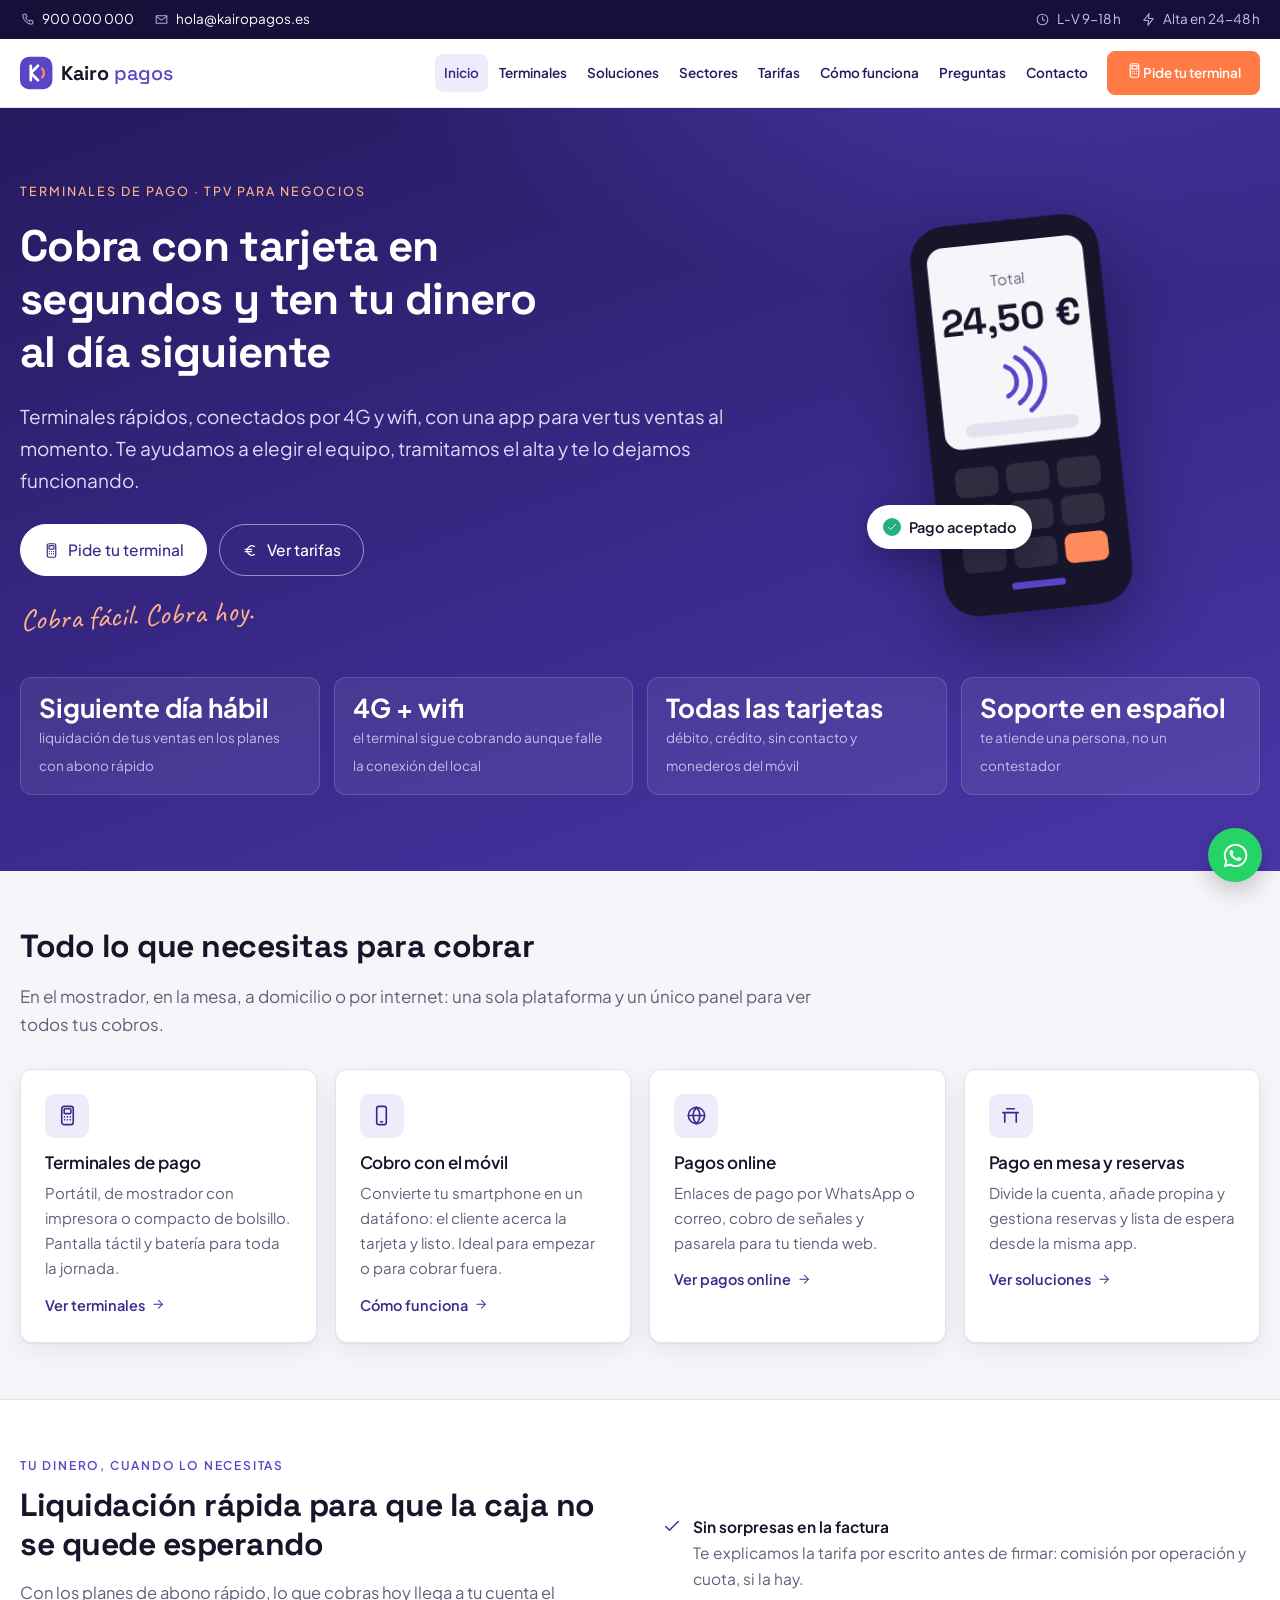
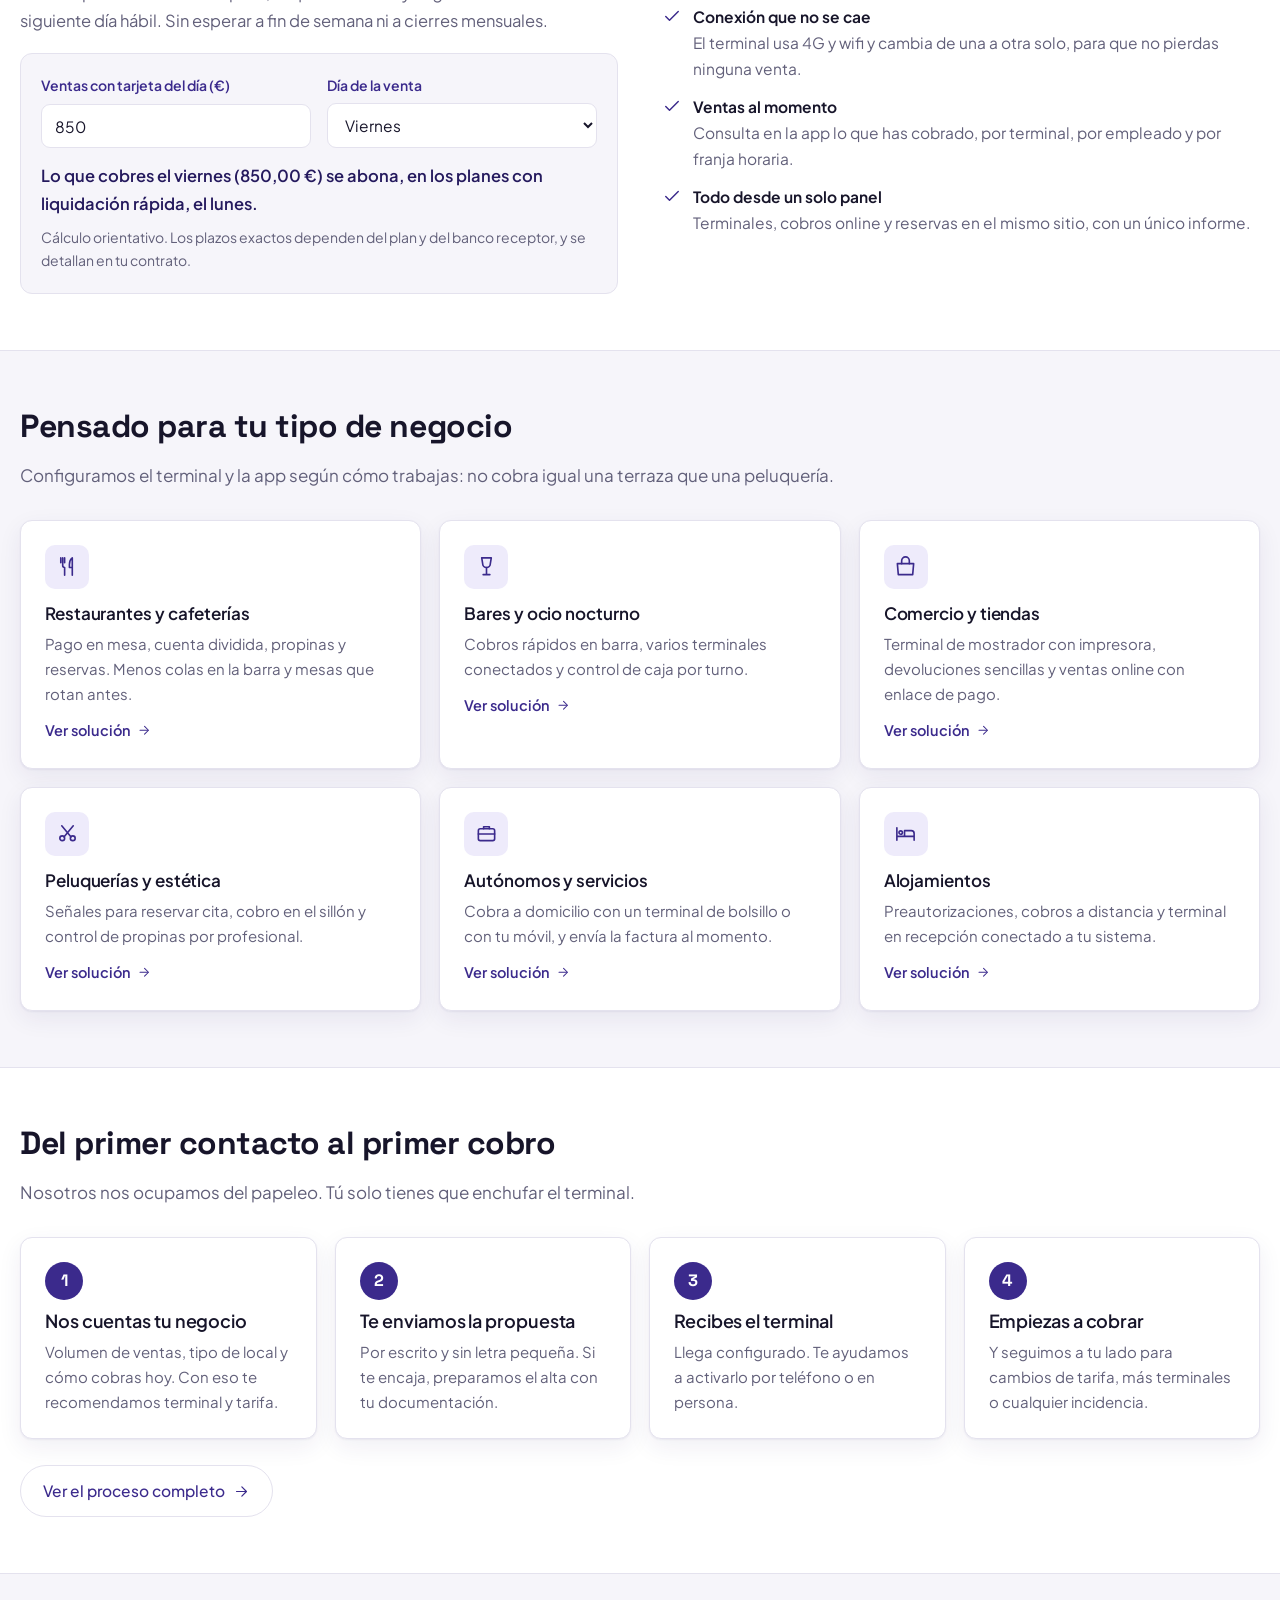
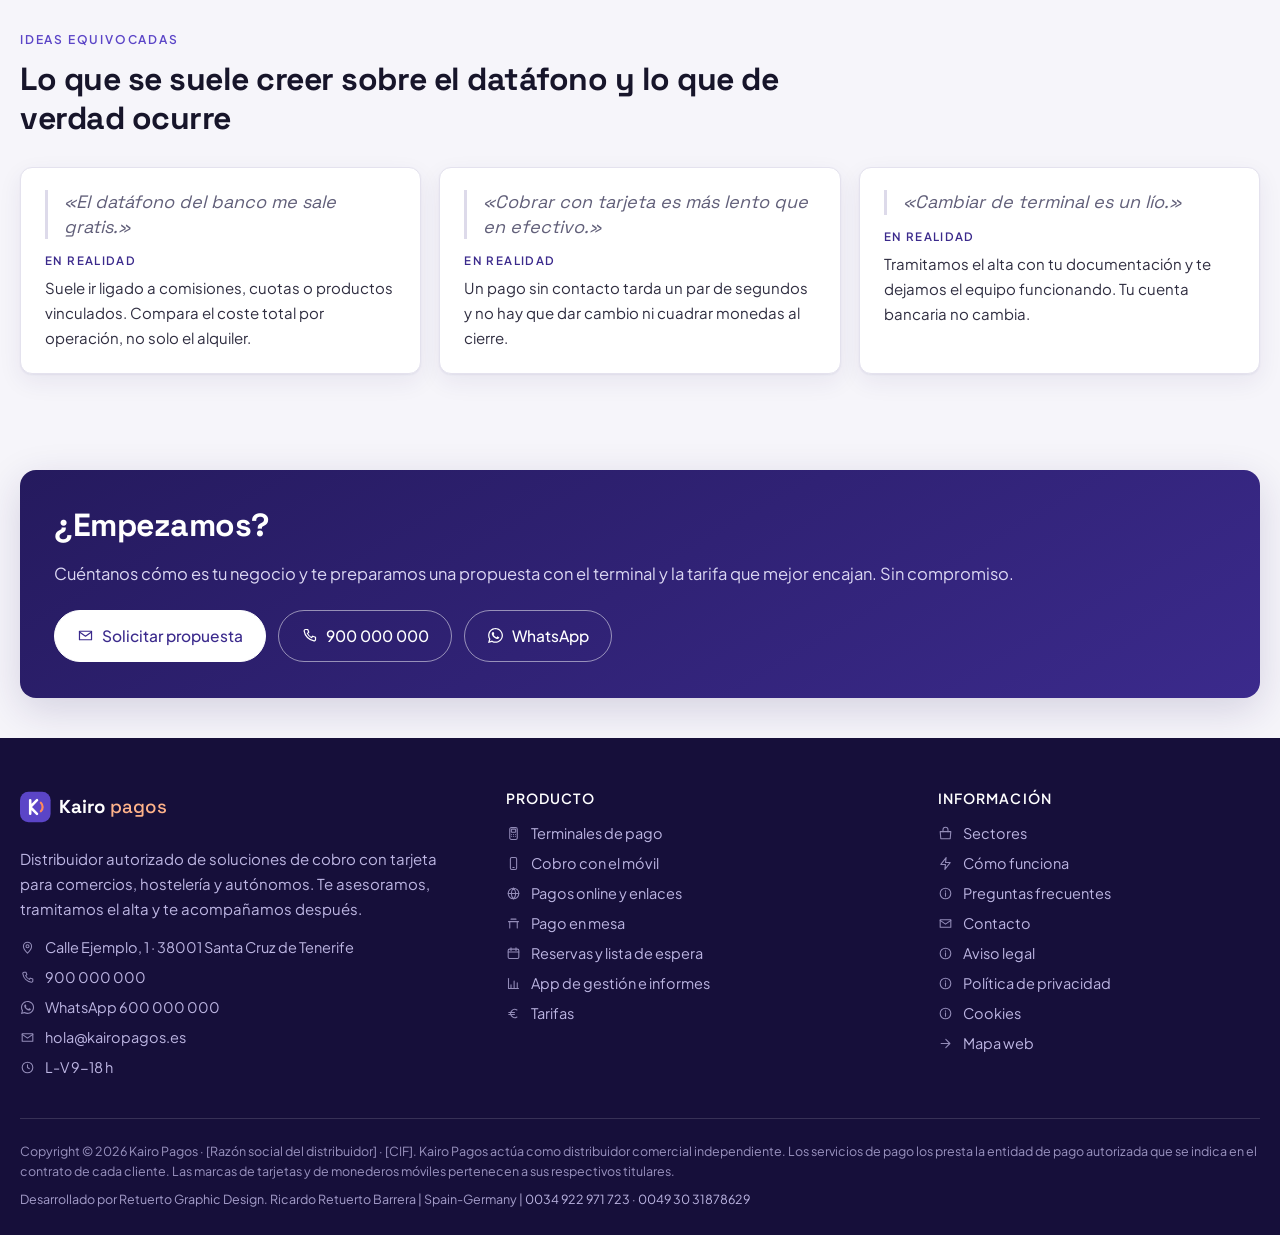
==== index.html @ fc5506c1 "Sitio estático de terminales de pago (Kairo Pagos) Inicio, terminales, soluciones, sectores, tarifas" ====
<!DOCTYPE html>
<html lang="es">
<head>
<meta charset="utf-8">
<meta name="viewport" content="width=device-width, initial-scale=1">
<title>Kairo Pagos</title>
<meta name="description" content="Terminales de pago con tarjeta, cobro con el móvil y pagos online para comercios, hostelería y autónomos. Liquidación rápida y soporte en español.">
<meta property="og:title" content="Kairo Pagos">
<meta property="og:description" content="Terminales de pago con tarjeta, cobro con el móvil y pagos online para comercios, hostelería y autónomos. Liquidación rápida y soporte en español.">
<meta property="og:type" content="website">
<link rel="canonical" href="https://retuertographic.github.io/Djo/">
<link rel="preconnect" href="https://fonts.googleapis.com">
<link rel="preconnect" href="https://fonts.gstatic.com" crossorigin>
<link href="https://fonts.googleapis.com/css2?family=Plus+Jakarta+Sans:wght@400;500;600;700&family=Space+Grotesk:wght@500;600;700&family=Caveat:wght@600&display=swap" rel="stylesheet">
<link rel="stylesheet" href="assets/styles.css">
<link rel="icon" href="assets/favicon.svg" type="image/svg+xml">
<meta name="theme-color" content="#3B2A8C">
</head>
<body>
<div class="topbar"><div class="wrap">
  <div class="tb-items">
    <span><svg viewBox="0 0 24 24" fill="none" stroke="currentColor" stroke-width="1.7" stroke-linecap="round" stroke-linejoin="round" aria-hidden="true"><path d="M6.5 3.5h3l1.5 4-2 1.5a12 12 0 0 0 6 6l1.5-2 4 1.5v3a2 2 0 0 1-2.2 2A16.5 16.5 0 0 1 4.5 5.7 2 2 0 0 1 6.5 3.5Z"/></svg><a href="tel:+34900000000">900 000 000</a></span>
    <span><svg viewBox="0 0 24 24" fill="none" stroke="currentColor" stroke-width="1.7" stroke-linecap="round" stroke-linejoin="round" aria-hidden="true"><path d="M3.5 6h17v12h-17z"/><path d="m3.5 7 8.5 6 8.5-6"/></svg><a href="mailto:hola@kairopagos.es">hola@kairopagos.es</a></span>
  </div>
  <div class="tb-items">
    <span><svg viewBox="0 0 24 24" fill="none" stroke="currentColor" stroke-width="1.7" stroke-linecap="round" stroke-linejoin="round" aria-hidden="true"><circle cx="12" cy="12" r="8.5"/><path d="M12 7.5V12l3 2"/></svg>L-V 9-18 h</span>
    <span><svg viewBox="0 0 24 24" fill="none" stroke="currentColor" stroke-width="1.7" stroke-linecap="round" stroke-linejoin="round" aria-hidden="true"><path d="M13 2.5 4.5 13.5H12l-1 8 8.5-11H12z"/></svg>Alta en 24-48 h</span>
  </div>
</div></div>

<header class="site-header"><div class="wrap">
  <a class="brand" href="index.html"><svg class="logo" viewBox="0 0 190 40" role="img" aria-label="Kairo Pagos"><rect x="0" y="2" width="36" height="36" rx="10" fill="#5B45C7"/><path d="M12 12v16M12 20l8-8M12 20l8 8" stroke="#fff" stroke-width="3" fill="none" stroke-linecap="round" stroke-linejoin="round"/><path d="M24.5 15a7 7 0 0 1 0 10" stroke="#FF8A5B" stroke-width="2.6" fill="none" stroke-linecap="round"/><text x="46" y="27.5" font-family="Space Grotesk, Arial, sans-serif" font-size="22" font-weight="700" fill="#17152A">Kairo<tspan fill="#5B45C7" font-weight="500"> pagos</tspan></text></svg></a>
  <button class="nav-toggle" id="navToggle" aria-expanded="false" aria-controls="mainNav" aria-label="Abrir menú"><svg viewBox="0 0 24 24" fill="none" stroke="currentColor" stroke-width="1.7" stroke-linecap="round" stroke-linejoin="round" aria-hidden="true"><path d="M4 7h16M4 12h16M4 17h16"/></svg></button>
  <nav class="main-nav" id="mainNav" aria-label="Navegación principal">
    <ul>
      <li><a href="index.html" class="active">Inicio</a></li><li><a href="terminales.html">Terminales</a></li><li><a href="soluciones.html">Soluciones</a></li><li><a href="sectores.html">Sectores</a></li><li><a href="tarifas.html">Tarifas</a></li><li><a href="como-funciona.html">Cómo funciona</a></li><li><a href="preguntas-frecuentes.html">Preguntas</a></li><li><a href="contacto.html">Contacto</a></li>
      <li class="nav-mas" hidden>
        <button type="button" aria-expanded="false" aria-haspopup="true">Más <svg viewBox="0 0 24 24" fill="none" stroke="currentColor" stroke-width="1.7" stroke-linecap="round" stroke-linejoin="round" aria-hidden="true"><path d="m6.5 9.5 5.5 5 5.5-5"/></svg></button>
        <ul class="nav-drop"></ul>
      </li>
      <li class="cta"><a class="btn btn-primary" href="contacto.html"><svg viewBox="0 0 24 24" fill="none" stroke="currentColor" stroke-width="1.7" stroke-linecap="round" stroke-linejoin="round" aria-hidden="true"><rect x="6" y="2.5" width="12" height="19" rx="2.5"/><rect x="8.5" y="5" width="7" height="5" rx="1"/><path d="M9 13.5h.01M12 13.5h.01M15 13.5h.01M9 16.5h.01M12 16.5h.01M15 16.5h.01"/></svg>Pide tu terminal</a></li>
    </ul>
  </nav>
</div></header>

<main>

<div class="hero"><div class="wrap hero-grid">
  <div>
    <span class="eyebrow">Terminales de pago · TPV para negocios</span>
    <h1>Cobra con tarjeta en segundos y ten tu dinero al día siguiente</h1>
    <p class="lead">Terminales rápidos, conectados por 4G y wifi, con una app para ver tus ventas al momento. Te ayudamos a elegir el equipo, tramitamos el alta y te lo dejamos funcionando.</p>
    <div class="actions">
      <a class="btn btn-primary" href="contacto.html"><svg viewBox="0 0 24 24" fill="none" stroke="currentColor" stroke-width="1.7" stroke-linecap="round" stroke-linejoin="round" aria-hidden="true"><rect x="6" y="2.5" width="12" height="19" rx="2.5"/><rect x="8.5" y="5" width="7" height="5" rx="1"/><path d="M9 13.5h.01M12 13.5h.01M15 13.5h.01M9 16.5h.01M12 16.5h.01M15 16.5h.01"/></svg>Pide tu terminal</a>
      <a class="btn btn-line" href="tarifas.html"><svg viewBox="0 0 24 24" fill="none" stroke="currentColor" stroke-width="1.7" stroke-linecap="round" stroke-linejoin="round" aria-hidden="true"><path d="M17.5 6.5a6.5 6.5 0 1 0 0 11"/><path d="M4.5 10.5h9M4.5 13.5h9"/></svg>Ver tarifas</a>
    </div>
    <span class="respaldo">Cobra fácil. Cobra hoy.</span>
  </div>
  <div class="hero-device"><svg class="device" viewBox="0 -20 200 330" aria-hidden="true">
  
  <rect x="30" y="10" width="140" height="290" rx="26" fill="#17152A"/>
  <rect x="42" y="26" width="116" height="150" rx="12" fill="#F6F5FA"/>
  <text x="100" y="58" text-anchor="middle" font-family="Plus Jakarta Sans, Arial" font-size="11" fill="#62607A">Total</text>
  <text x="100" y="92" text-anchor="middle" font-family="Space Grotesk, Arial" font-size="28" font-weight="700" fill="#17152A">24,50 €</text>
  <path d="M92 118a12 12 0 0 1 0 22M100 112a20 20 0 0 1 0 34M108 106a28 28 0 0 1 0 46" stroke="#5B45C7" stroke-width="3.5" fill="none" stroke-linecap="round"/>
  <rect x="58" y="158" width="84" height="10" rx="5" fill="#E4E2EE"/>
  <g fill="#2F2D40">
    <rect x="46" y="190" width="32" height="22" rx="6"/><rect x="84" y="190" width="32" height="22" rx="6"/><rect x="122" y="190" width="32" height="22" rx="6"/>
    <rect x="46" y="218" width="32" height="22" rx="6"/><rect x="84" y="218" width="32" height="22" rx="6"/><rect x="122" y="218" width="32" height="22" rx="6"/>
    <rect x="46" y="246" width="32" height="22" rx="6"/><rect x="84" y="246" width="32" height="22" rx="6"/><rect x="122" y="246" width="32" height="22" rx="6" fill="#FF8A5B"/>
  </g>
  <rect x="80" y="278" width="40" height="5" rx="2.5" fill="#5B45C7"/>
</svg><span class="burbuja"><svg viewBox="0 0 24 24" fill="none" stroke="currentColor" stroke-width="1.7" stroke-linecap="round" stroke-linejoin="round" aria-hidden="true"><path d="m4.5 12.5 4.5 4.5 10.5-10.5"/></svg>Pago aceptado</span></div>
</div>
<div class="wrap"><div class="hero-stats">
    <div><b>Siguiente día hábil</b><span>liquidación de tus ventas en los planes con abono rápido</span></div>
    <div><b>4G + wifi</b><span>el terminal sigue cobrando aunque falle la conexión del local</span></div>
    <div><b>Todas las tarjetas</b><span>débito, crédito, sin contacto y monederos del móvil</span></div>
    <div><b>Soporte en español</b><span>te atiende una persona, no un contestador</span></div>
</div></div></div>

<section><div class="wrap">
  <div class="section-head">
    <h2>Todo lo que necesitas para cobrar</h2>
    <p>En el mostrador, en la mesa, a domicilio o por internet: una sola plataforma y un único panel para ver todos tus cobros.</p>
  </div>
  <div class="grid g4">
    <a class="card prod" href="terminales.html"><span class="ico"><svg viewBox="0 0 24 24" fill="none" stroke="currentColor" stroke-width="1.7" stroke-linecap="round" stroke-linejoin="round" aria-hidden="true"><rect x="6" y="2.5" width="12" height="19" rx="2.5"/><rect x="8.5" y="5" width="7" height="5" rx="1"/><path d="M9 13.5h.01M12 13.5h.01M15 13.5h.01M9 16.5h.01M12 16.5h.01M15 16.5h.01"/></svg></span><h3>Terminales de pago</h3><p>Portátil, de mostrador con impresora o compacto de bolsillo. Pantalla táctil y batería para toda la jornada.</p><span class="more">Ver terminales <svg viewBox="0 0 24 24" fill="none" stroke="currentColor" stroke-width="1.7" stroke-linecap="round" stroke-linejoin="round" aria-hidden="true"><path d="M5 12h13"/><path d="m12.5 5.5 6.5 6.5-6.5 6.5"/></svg></span></a>
    <a class="card prod" href="terminales.html#app"><span class="ico"><svg viewBox="0 0 24 24" fill="none" stroke="currentColor" stroke-width="1.7" stroke-linecap="round" stroke-linejoin="round" aria-hidden="true"><rect x="7" y="2.5" width="10" height="19" rx="2.2"/><path d="M11 18.5h2"/></svg></span><h3>Cobro con el móvil</h3><p>Convierte tu smartphone en un datáfono: el cliente acerca la tarjeta y listo. Ideal para empezar o para cobrar fuera.</p><span class="more">Cómo funciona <svg viewBox="0 0 24 24" fill="none" stroke="currentColor" stroke-width="1.7" stroke-linecap="round" stroke-linejoin="round" aria-hidden="true"><path d="M5 12h13"/><path d="m12.5 5.5 6.5 6.5-6.5 6.5"/></svg></span></a>
    <a class="card prod" href="soluciones.html#online"><span class="ico"><svg viewBox="0 0 24 24" fill="none" stroke="currentColor" stroke-width="1.7" stroke-linecap="round" stroke-linejoin="round" aria-hidden="true"><circle cx="12" cy="12" r="8.5"/><path d="M3.5 12h17M12 3.5c2.5 2.6 3.5 5.4 3.5 8.5s-1 5.9-3.5 8.5c-2.5-2.6-3.5-5.4-3.5-8.5s1-5.9 3.5-8.5Z"/></svg></span><h3>Pagos online</h3><p>Enlaces de pago por WhatsApp o correo, cobro de señales y pasarela para tu tienda web.</p><span class="more">Ver pagos online <svg viewBox="0 0 24 24" fill="none" stroke="currentColor" stroke-width="1.7" stroke-linecap="round" stroke-linejoin="round" aria-hidden="true"><path d="M5 12h13"/><path d="m12.5 5.5 6.5 6.5-6.5 6.5"/></svg></span></a>
    <a class="card prod" href="soluciones.html#mesa"><span class="ico"><svg viewBox="0 0 24 24" fill="none" stroke="currentColor" stroke-width="1.7" stroke-linecap="round" stroke-linejoin="round" aria-hidden="true"><path d="M4 9h16M6 9v10M18 9v10M8 5h8"/></svg></span><h3>Pago en mesa y reservas</h3><p>Divide la cuenta, añade propina y gestiona reservas y lista de espera desde la misma app.</p><span class="more">Ver soluciones <svg viewBox="0 0 24 24" fill="none" stroke="currentColor" stroke-width="1.7" stroke-linecap="round" stroke-linejoin="round" aria-hidden="true"><path d="M5 12h13"/><path d="m12.5 5.5 6.5 6.5-6.5 6.5"/></svg></span></a>
  </div>
</div></section>

<section class="alt"><div class="wrap">
  <div class="grid g2" style="align-items:center;gap:44px">
    <div>
      <span class="eyebrow-dark">Tu dinero, cuando lo necesitas</span>
      <h2>Liquidación rápida para que la caja no se quede esperando</h2>
      <p style="color:var(--muted)">Con los planes de abono rápido, lo que cobras hoy llega a tu cuenta el siguiente día hábil. Sin esperar a fin de semana ni a cierres mensuales.</p>
      <div class="calc" id="calcLiq">
        <div class="row2">
          <div class="field"><label for="imp">Ventas con tarjeta del día (€)</label><input id="imp" name="importe" inputmode="decimal" value="850"></div>
          <div class="field"><label for="dia">Día de la venta</label>
            <select id="dia" name="dia"><option value="1">Lunes</option><option value="2">Martes</option><option value="3">Miércoles</option><option value="4">Jueves</option><option value="5" selected>Viernes</option><option value="6">Sábado</option><option value="0">Domingo</option></select>
          </div>
        </div>
        <p class="calc-out" data-salida aria-live="polite"></p>
        <p class="note-inline">Cálculo orientativo. Los plazos exactos dependen del plan y del banco receptor, y se detallan en tu contrato.</p>
      </div>
    </div>
    <ul class="checks"><li><svg viewBox="0 0 24 24" fill="none" stroke="currentColor" stroke-width="1.7" stroke-linecap="round" stroke-linejoin="round" aria-hidden="true"><path d="m4.5 12.5 4.5 4.5 10.5-10.5"/></svg><span><b>Sin sorpresas en la factura</b>Te explicamos la tarifa por escrito antes de firmar: comisión por operación y cuota, si la hay.</span></li><li><svg viewBox="0 0 24 24" fill="none" stroke="currentColor" stroke-width="1.7" stroke-linecap="round" stroke-linejoin="round" aria-hidden="true"><path d="m4.5 12.5 4.5 4.5 10.5-10.5"/></svg><span><b>Conexión que no se cae</b>El terminal usa 4G y wifi y cambia de una a otra solo, para que no pierdas ninguna venta.</span></li><li><svg viewBox="0 0 24 24" fill="none" stroke="currentColor" stroke-width="1.7" stroke-linecap="round" stroke-linejoin="round" aria-hidden="true"><path d="m4.5 12.5 4.5 4.5 10.5-10.5"/></svg><span><b>Ventas al momento</b>Consulta en la app lo que has cobrado, por terminal, por empleado y por franja horaria.</span></li><li><svg viewBox="0 0 24 24" fill="none" stroke="currentColor" stroke-width="1.7" stroke-linecap="round" stroke-linejoin="round" aria-hidden="true"><path d="m4.5 12.5 4.5 4.5 10.5-10.5"/></svg><span><b>Todo desde un solo panel</b>Terminales, cobros online y reservas en el mismo sitio, con un único informe.</span></li></ul>
  </div>
</div></section>

<section><div class="wrap">
  <div class="section-head">
    <h2>Pensado para tu tipo de negocio</h2>
    <p>Configuramos el terminal y la app según cómo trabajas: no cobra igual una terraza que una peluquería.</p>
  </div>
  <div class="grid g3 g3-fijo">
    <a class="card prod" href="sectores.html#restauracion"><span class="ico"><svg viewBox="0 0 24 24" fill="none" stroke="currentColor" stroke-width="1.7" stroke-linecap="round" stroke-linejoin="round" aria-hidden="true"><path d="M7 3v8a2 2 0 0 0 2 2v8M5 3v5M9 3v5"/><path d="M17 21V3c-2 1.5-3 4-3 7v3h3"/></svg></span><h3>Restaurantes y cafeterías</h3><p>Pago en mesa, cuenta dividida, propinas y reservas. Menos colas en la barra y mesas que rotan antes.</p><span class="more">Ver solución <svg viewBox="0 0 24 24" fill="none" stroke="currentColor" stroke-width="1.7" stroke-linecap="round" stroke-linejoin="round" aria-hidden="true"><path d="M5 12h13"/><path d="m12.5 5.5 6.5 6.5-6.5 6.5"/></svg></span></a>
    <a class="card prod" href="sectores.html#bares"><span class="ico"><svg viewBox="0 0 24 24" fill="none" stroke="currentColor" stroke-width="1.7" stroke-linecap="round" stroke-linejoin="round" aria-hidden="true"><path d="M7 3h10l-1 6a4 4 0 0 1-8 0z"/><path d="M12 13v7M8.5 20.5h7"/></svg></span><h3>Bares y ocio nocturno</h3><p>Cobros rápidos en barra, varios terminales conectados y control de caja por turno.</p><span class="more">Ver solución <svg viewBox="0 0 24 24" fill="none" stroke="currentColor" stroke-width="1.7" stroke-linecap="round" stroke-linejoin="round" aria-hidden="true"><path d="M5 12h13"/><path d="m12.5 5.5 6.5 6.5-6.5 6.5"/></svg></span></a>
    <a class="card prod" href="sectores.html#comercio"><span class="ico"><svg viewBox="0 0 24 24" fill="none" stroke="currentColor" stroke-width="1.7" stroke-linecap="round" stroke-linejoin="round" aria-hidden="true"><path d="M3.5 9h17l-1 11.5h-15z"/><path d="M8 9V6a4 4 0 0 1 8 0v3"/></svg></span><h3>Comercio y tiendas</h3><p>Terminal de mostrador con impresora, devoluciones sencillas y ventas online con enlace de pago.</p><span class="more">Ver solución <svg viewBox="0 0 24 24" fill="none" stroke="currentColor" stroke-width="1.7" stroke-linecap="round" stroke-linejoin="round" aria-hidden="true"><path d="M5 12h13"/><path d="m12.5 5.5 6.5 6.5-6.5 6.5"/></svg></span></a>
    <a class="card prod" href="sectores.html#belleza"><span class="ico"><svg viewBox="0 0 24 24" fill="none" stroke="currentColor" stroke-width="1.7" stroke-linecap="round" stroke-linejoin="round" aria-hidden="true"><circle cx="6.5" cy="17" r="2.5"/><circle cx="17.5" cy="17" r="2.5"/><path d="M8.5 15.5 18 4M15.5 15.5 6 4"/></svg></span><h3>Peluquerías y estética</h3><p>Señales para reservar cita, cobro en el sillón y control de propinas por profesional.</p><span class="more">Ver solución <svg viewBox="0 0 24 24" fill="none" stroke="currentColor" stroke-width="1.7" stroke-linecap="round" stroke-linejoin="round" aria-hidden="true"><path d="M5 12h13"/><path d="m12.5 5.5 6.5 6.5-6.5 6.5"/></svg></span></a>
    <a class="card prod" href="sectores.html#servicios"><span class="ico"><svg viewBox="0 0 24 24" fill="none" stroke="currentColor" stroke-width="1.7" stroke-linecap="round" stroke-linejoin="round" aria-hidden="true"><rect x="3.5" y="7" width="17" height="12.5" rx="2"/><path d="M9 7V5h6v2M3.5 12.5h17"/></svg></span><h3>Autónomos y servicios</h3><p>Cobra a domicilio con un terminal de bolsillo o con tu móvil, y envía la factura al momento.</p><span class="more">Ver solución <svg viewBox="0 0 24 24" fill="none" stroke="currentColor" stroke-width="1.7" stroke-linecap="round" stroke-linejoin="round" aria-hidden="true"><path d="M5 12h13"/><path d="m12.5 5.5 6.5 6.5-6.5 6.5"/></svg></span></a>
    <a class="card prod" href="sectores.html#alojamiento"><span class="ico"><svg viewBox="0 0 24 24" fill="none" stroke="currentColor" stroke-width="1.7" stroke-linecap="round" stroke-linejoin="round" aria-hidden="true"><path d="M3 19V6M3 15h18v4M21 15v-3a3 3 0 0 0-3-3h-7v6"/><circle cx="7" cy="11" r="1.8"/></svg></span><h3>Alojamientos</h3><p>Preautorizaciones, cobros a distancia y terminal en recepción conectado a tu sistema.</p><span class="more">Ver solución <svg viewBox="0 0 24 24" fill="none" stroke="currentColor" stroke-width="1.7" stroke-linecap="round" stroke-linejoin="round" aria-hidden="true"><path d="M5 12h13"/><path d="m12.5 5.5 6.5 6.5-6.5 6.5"/></svg></span></a>
  </div>
</div></section>

<section class="alt"><div class="wrap">
  <div class="section-head">
    <h2>Del primer contacto al primer cobro</h2>
    <p>Nosotros nos ocupamos del papeleo. Tú solo tienes que enchufar el terminal.</p>
  </div>
  <ol class="pasos">
    <li><span class="paso-n">1</span><h3>Nos cuentas tu negocio</h3><p>Volumen de ventas, tipo de local y cómo cobras hoy. Con eso te recomendamos terminal y tarifa.</p></li>
    <li><span class="paso-n">2</span><h3>Te enviamos la propuesta</h3><p>Por escrito y sin letra pequeña. Si te encaja, preparamos el alta con tu documentación.</p></li>
    <li><span class="paso-n">3</span><h3>Recibes el terminal</h3><p>Llega configurado. Te ayudamos a activarlo por teléfono o en persona.</p></li>
    <li><span class="paso-n">4</span><h3>Empiezas a cobrar</h3><p>Y seguimos a tu lado para cambios de tarifa, más terminales o cualquier incidencia.</p></li>
  </ol>
  <div style="margin-top:26px"><a class="btn btn-ghost" href="como-funciona.html">Ver el proceso completo <svg viewBox="0 0 24 24" fill="none" stroke="currentColor" stroke-width="1.7" stroke-linecap="round" stroke-linejoin="round" aria-hidden="true"><path d="M5 12h13"/><path d="m12.5 5.5 6.5 6.5-6.5 6.5"/></svg></a></div>
</div></section>

<section><div class="wrap">
  <div class="section-head">
    <span class="eyebrow-dark">Ideas equivocadas</span>
    <h2>Lo que se suele creer sobre el datáfono y lo que de verdad ocurre</h2>
  </div>
  <div class="grid g3">
    <div class="mito"><p class="mito-falso">«El datáfono del banco me sale gratis.»</p><p class="mito-real">Suele ir ligado a comisiones, cuotas o productos vinculados. Compara el coste total por operación, no solo el alquiler.</p></div>
    <div class="mito"><p class="mito-falso">«Cobrar con tarjeta es más lento que en efectivo.»</p><p class="mito-real">Un pago sin contacto tarda un par de segundos y no hay que dar cambio ni cuadrar monedas al cierre.</p></div>
    <div class="mito"><p class="mito-falso">«Cambiar de terminal es un lío.»</p><p class="mito-real">Tramitamos el alta con tu documentación y te dejamos el equipo funcionando. Tu cuenta bancaria no cambia.</p></div>
  </div>
</div></section>

<section class="tight"><div class="wrap"><div class="panel">
  <h2>¿Empezamos?</h2>
  <p>Cuéntanos cómo es tu negocio y te preparamos una propuesta con el terminal y la tarifa que mejor encajan. Sin compromiso.</p>
  <div class="actions">
    <a class="btn btn-primary" href="contacto.html"><svg viewBox="0 0 24 24" fill="none" stroke="currentColor" stroke-width="1.7" stroke-linecap="round" stroke-linejoin="round" aria-hidden="true"><path d="M3.5 6h17v12h-17z"/><path d="m3.5 7 8.5 6 8.5-6"/></svg>Solicitar propuesta</a>
    <a class="btn btn-line" href="tel:+34900000000"><svg viewBox="0 0 24 24" fill="none" stroke="currentColor" stroke-width="1.7" stroke-linecap="round" stroke-linejoin="round" aria-hidden="true"><path d="M6.5 3.5h3l1.5 4-2 1.5a12 12 0 0 0 6 6l1.5-2 4 1.5v3a2 2 0 0 1-2.2 2A16.5 16.5 0 0 1 4.5 5.7 2 2 0 0 1 6.5 3.5Z"/></svg>900 000 000</a>
    <a class="btn btn-line" href="https://wa.me/34600000000" target="_blank" rel="noopener"><svg viewBox="0 0 448 512" fill="currentColor" aria-hidden="true"><path d="M380.9 97.1C339 55.1 283.2 32 223.9 32c-122.4 0-222 99.6-222 222 0 39.1 10.2 77.3 29.6 110.9L0 480l117.7-30.9c32.4 17.7 68.9 27 106.1 27h.1c122.3 0 224.1-99.6 224.1-222 0-59.3-25.2-115-67.1-157zm-157 341.6c-33.2 0-65.7-8.9-94-25.7l-6.7-4-69.8 18.3L72 359.2l-4.4-7c-18.5-29.4-28.2-63.3-28.2-98.2 0-101.7 82.8-184.5 184.6-184.5 49.3 0 95.6 19.2 130.4 54.1 34.8 34.9 56.2 81.2 56.1 130.5 0 101.8-84.9 184.6-186.6 184.6zm101.2-138.2c-5.5-2.8-32.8-16.2-37.9-18-5.1-1.9-8.8-2.8-12.5 2.8-3.7 5.6-14.3 18-17.6 21.8-3.2 3.7-6.5 4.2-12 1.4-32.6-16.3-54-29.1-75.5-66-5.7-9.8 5.7-9.1 16.3-30.3 1.8-3.7.9-6.9-.5-9.7-1.4-2.8-12.5-30.1-17.1-41.2-4.5-10.8-9.1-9.3-12.5-9.5-3.2-.2-6.9-.2-10.6-.2-3.7 0-9.7 1.4-14.8 6.9-5.1 5.6-19.4 19-19.4 46.3 0 27.3 19.9 53.7 22.6 57.4 2.8 3.7 39.1 59.7 94.8 83.8 35.2 15.2 49 16.5 66.6 13.9 10.7-1.6 32.8-13.4 37.4-26.4 4.6-13 4.6-24.1 3.2-26.4-1.3-2.5-5-3.9-10.5-6.6z"/></svg>WhatsApp</a>
  </div>
</div></div></section>

</main>
<footer class="site"><div class="wrap">
  <div class="foot-grid">
    <div>
      <a class="foot-brand" href="index.html"><svg class="logo" viewBox="0 0 190 40" role="img" aria-label="Kairo Pagos"><rect x="0" y="2" width="36" height="36" rx="10" fill="#5B45C7"/><path d="M12 12v16M12 20l8-8M12 20l8 8" stroke="#fff" stroke-width="3" fill="none" stroke-linecap="round" stroke-linejoin="round"/><path d="M24.5 15a7 7 0 0 1 0 10" stroke="#FF8A5B" stroke-width="2.6" fill="none" stroke-linecap="round"/><text x="46" y="27.5" font-family="Space Grotesk, Arial, sans-serif" font-size="22" font-weight="700" fill="#FFFFFF">Kairo<tspan fill="#FFB38A" font-weight="500"> pagos</tspan></text></svg></a>
      <p>Distribuidor autorizado de soluciones de cobro con tarjeta para comercios, hostelería y autónomos. Te asesoramos, tramitamos el alta y te acompañamos después.</p>
      <ul class="foot-links">
        <li><a href="contacto.html"><svg viewBox="0 0 24 24" fill="none" stroke="currentColor" stroke-width="1.7" stroke-linecap="round" stroke-linejoin="round" aria-hidden="true"><path d="M12 21s6.5-6 6.5-11a6.5 6.5 0 1 0-13 0C5.5 15 12 21 12 21Z"/><circle cx="12" cy="10" r="2.4"/></svg><span>Calle Ejemplo, 1 · 38001 Santa Cruz de Tenerife</span></a></li>
        <li><a href="tel:+34900000000"><svg viewBox="0 0 24 24" fill="none" stroke="currentColor" stroke-width="1.7" stroke-linecap="round" stroke-linejoin="round" aria-hidden="true"><path d="M6.5 3.5h3l1.5 4-2 1.5a12 12 0 0 0 6 6l1.5-2 4 1.5v3a2 2 0 0 1-2.2 2A16.5 16.5 0 0 1 4.5 5.7 2 2 0 0 1 6.5 3.5Z"/></svg><span>900 000 000</span></a></li>
        <li><a href="https://wa.me/34600000000" target="_blank" rel="noopener"><svg viewBox="0 0 448 512" fill="currentColor" aria-hidden="true"><path d="M380.9 97.1C339 55.1 283.2 32 223.9 32c-122.4 0-222 99.6-222 222 0 39.1 10.2 77.3 29.6 110.9L0 480l117.7-30.9c32.4 17.7 68.9 27 106.1 27h.1c122.3 0 224.1-99.6 224.1-222 0-59.3-25.2-115-67.1-157zm-157 341.6c-33.2 0-65.7-8.9-94-25.7l-6.7-4-69.8 18.3L72 359.2l-4.4-7c-18.5-29.4-28.2-63.3-28.2-98.2 0-101.7 82.8-184.5 184.6-184.5 49.3 0 95.6 19.2 130.4 54.1 34.8 34.9 56.2 81.2 56.1 130.5 0 101.8-84.9 184.6-186.6 184.6zm101.2-138.2c-5.5-2.8-32.8-16.2-37.9-18-5.1-1.9-8.8-2.8-12.5 2.8-3.7 5.6-14.3 18-17.6 21.8-3.2 3.7-6.5 4.2-12 1.4-32.6-16.3-54-29.1-75.5-66-5.7-9.8 5.7-9.1 16.3-30.3 1.8-3.7.9-6.9-.5-9.7-1.4-2.8-12.5-30.1-17.1-41.2-4.5-10.8-9.1-9.3-12.5-9.5-3.2-.2-6.9-.2-10.6-.2-3.7 0-9.7 1.4-14.8 6.9-5.1 5.6-19.4 19-19.4 46.3 0 27.3 19.9 53.7 22.6 57.4 2.8 3.7 39.1 59.7 94.8 83.8 35.2 15.2 49 16.5 66.6 13.9 10.7-1.6 32.8-13.4 37.4-26.4 4.6-13 4.6-24.1 3.2-26.4-1.3-2.5-5-3.9-10.5-6.6z"/></svg><span>WhatsApp 600 000 000</span></a></li>
        <li><a href="mailto:hola@kairopagos.es"><svg viewBox="0 0 24 24" fill="none" stroke="currentColor" stroke-width="1.7" stroke-linecap="round" stroke-linejoin="round" aria-hidden="true"><path d="M3.5 6h17v12h-17z"/><path d="m3.5 7 8.5 6 8.5-6"/></svg><span>hola@kairopagos.es</span></a></li>
        <li><a href="contacto.html"><svg viewBox="0 0 24 24" fill="none" stroke="currentColor" stroke-width="1.7" stroke-linecap="round" stroke-linejoin="round" aria-hidden="true"><circle cx="12" cy="12" r="8.5"/><path d="M12 7.5V12l3 2"/></svg><span>L-V 9-18 h</span></a></li>
      </ul>
    </div>
    <div><h4>Producto</h4><ul class="foot-links"><li><a href="terminales.html"><svg viewBox="0 0 24 24" fill="none" stroke="currentColor" stroke-width="1.7" stroke-linecap="round" stroke-linejoin="round" aria-hidden="true"><rect x="6" y="2.5" width="12" height="19" rx="2.5"/><rect x="8.5" y="5" width="7" height="5" rx="1"/><path d="M9 13.5h.01M12 13.5h.01M15 13.5h.01M9 16.5h.01M12 16.5h.01M15 16.5h.01"/></svg><span>Terminales de pago</span></a></li><li><a href="terminales.html#app"><svg viewBox="0 0 24 24" fill="none" stroke="currentColor" stroke-width="1.7" stroke-linecap="round" stroke-linejoin="round" aria-hidden="true"><rect x="7" y="2.5" width="10" height="19" rx="2.2"/><path d="M11 18.5h2"/></svg><span>Cobro con el móvil</span></a></li><li><a href="soluciones.html#online"><svg viewBox="0 0 24 24" fill="none" stroke="currentColor" stroke-width="1.7" stroke-linecap="round" stroke-linejoin="round" aria-hidden="true"><circle cx="12" cy="12" r="8.5"/><path d="M3.5 12h17M12 3.5c2.5 2.6 3.5 5.4 3.5 8.5s-1 5.9-3.5 8.5c-2.5-2.6-3.5-5.4-3.5-8.5s1-5.9 3.5-8.5Z"/></svg><span>Pagos online y enlaces</span></a></li><li><a href="soluciones.html#mesa"><svg viewBox="0 0 24 24" fill="none" stroke="currentColor" stroke-width="1.7" stroke-linecap="round" stroke-linejoin="round" aria-hidden="true"><path d="M4 9h16M6 9v10M18 9v10M8 5h8"/></svg><span>Pago en mesa</span></a></li><li><a href="soluciones.html#reservas"><svg viewBox="0 0 24 24" fill="none" stroke="currentColor" stroke-width="1.7" stroke-linecap="round" stroke-linejoin="round" aria-hidden="true"><rect x="3.5" y="5" width="17" height="15" rx="2"/><path d="M3.5 9.5h17M8 3v4M16 3v4"/></svg><span>Reservas y lista de espera</span></a></li><li><a href="soluciones.html#informes"><svg viewBox="0 0 24 24" fill="none" stroke="currentColor" stroke-width="1.7" stroke-linecap="round" stroke-linejoin="round" aria-hidden="true"><path d="M4 20V4"/><path d="M4 20h16"/><path d="M8 20v-6M13 20V8M18 20v-9"/></svg><span>App de gestión e informes</span></a></li><li><a href="tarifas.html"><svg viewBox="0 0 24 24" fill="none" stroke="currentColor" stroke-width="1.7" stroke-linecap="round" stroke-linejoin="round" aria-hidden="true"><path d="M17.5 6.5a6.5 6.5 0 1 0 0 11"/><path d="M4.5 10.5h9M4.5 13.5h9"/></svg><span>Tarifas</span></a></li></ul></div>
    <div><h4>Información</h4><ul class="foot-links"><li><a href="sectores.html"><svg viewBox="0 0 24 24" fill="none" stroke="currentColor" stroke-width="1.7" stroke-linecap="round" stroke-linejoin="round" aria-hidden="true"><path d="M3.5 9h17l-1 11.5h-15z"/><path d="M8 9V6a4 4 0 0 1 8 0v3"/></svg><span>Sectores</span></a></li><li><a href="como-funciona.html"><svg viewBox="0 0 24 24" fill="none" stroke="currentColor" stroke-width="1.7" stroke-linecap="round" stroke-linejoin="round" aria-hidden="true"><path d="M13 2.5 4.5 13.5H12l-1 8 8.5-11H12z"/></svg><span>Cómo funciona</span></a></li><li><a href="preguntas-frecuentes.html"><svg viewBox="0 0 24 24" fill="none" stroke="currentColor" stroke-width="1.7" stroke-linecap="round" stroke-linejoin="round" aria-hidden="true"><circle cx="12" cy="12" r="8.5"/><path d="M12 11v5.5M12 7.8v.6"/></svg><span>Preguntas frecuentes</span></a></li><li><a href="contacto.html"><svg viewBox="0 0 24 24" fill="none" stroke="currentColor" stroke-width="1.7" stroke-linecap="round" stroke-linejoin="round" aria-hidden="true"><path d="M3.5 6h17v12h-17z"/><path d="m3.5 7 8.5 6 8.5-6"/></svg><span>Contacto</span></a></li><li><a href="aviso-legal.html"><svg viewBox="0 0 24 24" fill="none" stroke="currentColor" stroke-width="1.7" stroke-linecap="round" stroke-linejoin="round" aria-hidden="true"><circle cx="12" cy="12" r="8.5"/><path d="M12 11v5.5M12 7.8v.6"/></svg><span>Aviso legal</span></a></li><li><a href="politica-de-privacidad.html"><svg viewBox="0 0 24 24" fill="none" stroke="currentColor" stroke-width="1.7" stroke-linecap="round" stroke-linejoin="round" aria-hidden="true"><circle cx="12" cy="12" r="8.5"/><path d="M12 11v5.5M12 7.8v.6"/></svg><span>Política de privacidad</span></a></li><li><a href="cookies.html"><svg viewBox="0 0 24 24" fill="none" stroke="currentColor" stroke-width="1.7" stroke-linecap="round" stroke-linejoin="round" aria-hidden="true"><circle cx="12" cy="12" r="8.5"/><path d="M12 11v5.5M12 7.8v.6"/></svg><span>Cookies</span></a></li><li><a href="mapa-web.html"><svg viewBox="0 0 24 24" fill="none" stroke="currentColor" stroke-width="1.7" stroke-linecap="round" stroke-linejoin="round" aria-hidden="true"><path d="M5 12h13"/><path d="m12.5 5.5 6.5 6.5-6.5 6.5"/></svg><span>Mapa web</span></a></li></ul></div>
  </div>
  <div class="foot-bottom">
    <p class="foot-legal-text">Copyright © 2026 Kairo Pagos · [Razón social del distribuidor] · [CIF]. Kairo Pagos actúa como distribuidor comercial independiente. Los servicios de pago los presta la entidad de pago autorizada que se indica en el contrato de cada cliente. Las marcas de tarjetas y de monederos móviles pertenecen a sus respectivos titulares.</p>
    <p class="foot-credit">Desarrollado por Retuerto Graphic Design. Ricardo Retuerto Barrera | Spain-Germany | <a href="tel:0034922971723">0034 922 971 723</a> · <a href="tel:00493031878629">0049 30 31878629</a></p>
  </div>
</div></footer>
<button class="arriba" type="button" id="irArriba" hidden aria-label="Volver arriba" title="Volver arriba"><svg viewBox="0 0 24 24" fill="none" stroke="currentColor" stroke-width="1.7" stroke-linecap="round" stroke-linejoin="round" aria-hidden="true"><path d="M12 19V6"/><path d="m5.5 12.5 6.5-6.5 6.5 6.5"/></svg></button>
<a class="wa" href="https://wa.me/34600000000" target="_blank" rel="noopener" aria-label="Escríbenos por WhatsApp"><svg viewBox="0 0 448 512" fill="currentColor" aria-hidden="true"><path d="M380.9 97.1C339 55.1 283.2 32 223.9 32c-122.4 0-222 99.6-222 222 0 39.1 10.2 77.3 29.6 110.9L0 480l117.7-30.9c32.4 17.7 68.9 27 106.1 27h.1c122.3 0 224.1-99.6 224.1-222 0-59.3-25.2-115-67.1-157zm-157 341.6c-33.2 0-65.7-8.9-94-25.7l-6.7-4-69.8 18.3L72 359.2l-4.4-7c-18.5-29.4-28.2-63.3-28.2-98.2 0-101.7 82.8-184.5 184.6-184.5 49.3 0 95.6 19.2 130.4 54.1 34.8 34.9 56.2 81.2 56.1 130.5 0 101.8-84.9 184.6-186.6 184.6zm101.2-138.2c-5.5-2.8-32.8-16.2-37.9-18-5.1-1.9-8.8-2.8-12.5 2.8-3.7 5.6-14.3 18-17.6 21.8-3.2 3.7-6.5 4.2-12 1.4-32.6-16.3-54-29.1-75.5-66-5.7-9.8 5.7-9.1 16.3-30.3 1.8-3.7.9-6.9-.5-9.7-1.4-2.8-12.5-30.1-17.1-41.2-4.5-10.8-9.1-9.3-12.5-9.5-3.2-.2-6.9-.2-10.6-.2-3.7 0-9.7 1.4-14.8 6.9-5.1 5.6-19.4 19-19.4 46.3 0 27.3 19.9 53.7 22.6 57.4 2.8 3.7 39.1 59.7 94.8 83.8 35.2 15.2 49 16.5 66.6 13.9 10.7-1.6 32.8-13.4 37.4-26.4 4.6-13 4.6-24.1 3.2-26.4-1.3-2.5-5-3.9-10.5-6.6z"/></svg></a>

<script src="assets/site.js"></script>
</body>
</html>
---- assets/styles.css ----
/* Kairo Pagos — hoja de estilo única del sitio */

:root{
  /* Paleta corporativa (se mantienen los nombres de variable) */
  --green:#3B2A8C;
  --green-mid:#5B45C7;
  --green-dark:#251A5E;
  --green-deep:#160F3A;
  --green-soft:#EEEBFB;

  --ink:#17152A;
  --body:#2F2D40;
  --muted:#62607A;
  --line:#E4E2EE;
  --bg:#F6F5FA;
  --card:#FFFFFF;
  --ok:#3B2A8C;

  --radius:12px;
  --shadow:0 1px 2px rgba(37,26,94,.06), 0 8px 24px rgba(37,26,94,.07);
  --shadow-lg:0 12px 40px rgba(37,26,94,.16);
  --wrap:1280px;
  --font:"Plus Jakarta Sans","Segoe UI",system-ui,-apple-system,"Helvetica Neue",Arial,sans-serif;
  --font-display:"Space Grotesk","Plus Jakarta Sans",system-ui,sans-serif;
  --font-hand:"Caveat",cursive;
}

*,*::before,*::after{box-sizing:border-box}
html{scroll-behavior:smooth}
body{
  margin:0;background:var(--bg);color:var(--body);
  font-family:var(--font);font-size:16.5px;line-height:1.68;font-weight:400;
  -webkit-font-smoothing:antialiased;
}
img{max-width:100%;display:block}
/* Tamaño por defecto de los iconos en línea; cualquier regla con clase lo sobrescribe. */
svg{width:1em;height:1em;vertical-align:-.1em;flex:none}
a{color:var(--green);text-decoration:none}
a:hover{text-decoration:underline}
h1,h2,h3,h4{line-height:1.2;margin:0 0 .5em;color:var(--ink);font-weight:600;letter-spacing:-.005em}
h1,h2{font-family:var(--font-display);font-weight:700;letter-spacing:-.015em}
h3,h4{font-weight:600}
h1{font-size:clamp(28px,4.4vw,44px)}
h2{font-size:clamp(23px,3vw,32px)}
h3{font-size:18px}
p{margin:0 0 1em}
.wrap{max-width:var(--wrap);margin:0 auto;padding:0 20px}
.sr-only{position:absolute;width:1px;height:1px;overflow:hidden;clip:rect(0 0 0 0);white-space:nowrap}

/* ---------- Barra superior ---------- */
.topbar{background:var(--green-deep);color:#C9C3EC;font-size:13.5px}
.topbar .wrap{display:flex;flex-wrap:wrap;gap:8px 22px;align-items:center;justify-content:space-between;padding-top:8px;padding-bottom:8px}
.topbar a{color:#fff}
.topbar .tb-items{display:flex;flex-wrap:wrap;gap:8px 20px;align-items:center}
.topbar .tb-items span{display:inline-flex;align-items:center;gap:7px}
.topbar svg{width:15px;height:15px;flex:none;opacity:.85}

/* ---------- Cabecera ---------- */
.site-header{position:sticky;top:0;z-index:40;background:#fff;border-bottom:1px solid var(--line)}
.site-header .wrap{display:flex;align-items:center;justify-content:space-between;gap:16px;padding-top:12px;padding-bottom:12px}
.brand{display:flex;align-items:center;gap:12px;text-decoration:none}
.brand:hover{text-decoration:none}
.brand img{height:38px;width:auto;flex:none}
@media (max-width:420px){ .brand img{height:31px} }

.nav-toggle{
  display:none;background:#fff;border:1px solid var(--line);border-radius:9px;
  padding:9px 11px;cursor:pointer;color:var(--green);
}
.nav-toggle svg{width:20px;height:20px;display:block}

.main-nav ul{display:flex;align-items:center;gap:2px;list-style:none;margin:0;padding:0}
.main-nav a{
  display:block;padding:8px 9px;border-radius:8px;font-size:13.5px;font-weight:600;
  color:var(--green-dark);text-decoration:none;white-space:nowrap;
}
.main-nav a:hover{background:var(--green-soft);text-decoration:none}
.main-nav a.active{color:var(--green);background:var(--green-soft)}
.main-nav .cta{margin-left:8px}

/* Menú: elementos recogidos en «Más» */
.nav-mas{position:relative}
.nav-mas > button{
  display:flex;align-items:center;gap:5px;
  font-family:var(--font);font-size:13.5px;font-weight:600;
  color:var(--green-dark);background:none;border:0;cursor:pointer;
  padding:8px 9px;border-radius:8px;
}
.nav-mas > button:hover{background:var(--green-soft)}
.nav-mas > button svg{width:14px;height:14px;transition:transform .15s ease}
.nav-mas.abierto > button svg{transform:rotate(180deg)}
.nav-mas.tiene-activo > button{color:var(--green);background:var(--green-soft)}
.nav-drop{
  display:none;position:absolute;right:0;top:calc(100% + 6px);
  min-width:210px;background:#fff;border:1px solid var(--line);
  border-radius:10px;box-shadow:var(--shadow-lg);padding:6px;
  flex-direction:column;align-items:stretch;gap:0;z-index:50;
}
.nav-mas.abierto .nav-drop{display:flex}
.nav-drop a{display:block;padding:9px 12px;white-space:nowrap}
.main-nav a.btn-primary{color:#fff;padding:10px 18px}
.main-nav a.btn-primary:hover{color:#fff;background:var(--green-dark)}

@media (max-width:1100px){
  .nav-toggle{display:block}
  .main-nav{
    display:none;position:absolute;left:0;right:0;top:100%;
    background:#fff;border-bottom:1px solid var(--line);box-shadow:var(--shadow-lg);
  }
  .main-nav.open{display:block}
  .main-nav ul{flex-direction:column;align-items:stretch;gap:0;padding:8px 14px 16px}
  .main-nav a{padding:12px 10px;border-radius:8px;font-size:15.5px}
  .main-nav .cta{margin:10px 0 0;text-align:center}
}

/* ---------- Botones ---------- */
.btn{
  display:inline-flex;align-items:center;justify-content:center;gap:8px;
  padding:12px 22px;border-radius:999px;font-weight:500;font-size:15.5px;
  text-decoration:none;border:1px solid transparent;cursor:pointer;transition:.15s ease;
  font-family:var(--font);
}
.btn:hover{text-decoration:none;transform:translateY(-1px)}
.btn-primary{background:var(--green);color:#fff;border-color:var(--green)}
.btn-primary:hover{background:var(--green-dark);border-color:var(--green-dark)}
.btn-navy{background:var(--green-dark);color:#fff}
.btn-navy:hover{background:var(--green-deep)}
.btn-ghost{background:#fff;color:var(--green);border-color:var(--line)}
.btn-ghost:hover{border-color:var(--green);background:var(--green-soft)}
.btn-line{background:transparent;color:#fff;border-color:rgba(255,255,255,.5)}
.btn-line:hover{background:rgba(255,255,255,.14)}
.btn svg{width:17px;height:17px}
/* Sobre fondo verde, el botón principal se invierte */
.hero .btn-primary,.panel .btn-primary,.page-head .btn-primary{
  background:#fff;color:var(--green);border-color:#fff;
}
.hero .btn-primary:hover,.panel .btn-primary:hover,.page-head .btn-primary:hover{
  background:var(--green-soft);border-color:var(--green-soft);color:var(--green-dark);
}

/* ---------- Hero ---------- */
.hero{
  background:
    radial-gradient(1100px 460px at 80% -12%, rgba(91,69,199,.55) 0%, rgba(91,69,199,0) 62%),
    linear-gradient(160deg,var(--green-dark) 0%,var(--green) 58%,#4A36A8 100%);
  color:#fff;padding:68px 0 76px;position:relative;overflow:hidden;
}
.hero::after{
  content:"";position:absolute;inset:auto -10% -55% 55%;height:520px;
  background:radial-gradient(closest-side, rgba(255,255,255,.10), transparent 70%);
}
.hero h1{color:#fff;max-width:19ch}
.hero .lead{font-size:clamp(16.5px,1.8vw,19px);color:#DEDAF5;max-width:60ch;margin-bottom:28px}
.hero .eyebrow{
  display:inline-block;font-size:12.5px;font-weight:500;letter-spacing:.16em;text-transform:uppercase;
  color:#FFB38A;margin-bottom:18px;
}
.hero .respaldo{
  font-family:var(--font-hand);font-size:30px;line-height:1;color:#FFB38A;
  display:inline-block;margin-top:24px;transform:rotate(-2.5deg);
}
.hero .actions{display:flex;flex-wrap:wrap;gap:12px;position:relative;z-index:1}
.hero-stats{
  display:grid;grid-template-columns:repeat(auto-fit,minmax(150px,1fr));gap:14px;
  margin-top:44px;position:relative;z-index:1;
}
.hero-stats div{
  background:rgba(255,255,255,.07);border:1px solid rgba(255,255,255,.14);
  border-radius:var(--radius);padding:16px 18px;
}
.hero-stats b{display:block;font-size:26px;color:#fff;line-height:1.1}
.hero-stats span{font-size:13.5px;color:#C3BCE8}

/* ---------- Cabecera de página interior ---------- */
.page-head{
  background:linear-gradient(160deg,var(--green-dark) 0%,var(--green) 100%);
  color:#fff;padding:46px 0 52px;
}
.page-head h1{color:#fff;margin-bottom:.35em}
.page-head p{color:#DCD8F3;max-width:72ch;margin:0;font-size:17px}
.crumbs{font-size:13.5px;color:#B3ABE0;margin-bottom:14px}
.crumbs a{color:#DCD8F3}
.crumbs span{opacity:.55;margin:0 7px}

/* ---------- Secciones ---------- */
section{padding:56px 0}
section.tight{padding:40px 0}
.section-head{max-width:70ch;margin-bottom:30px}
.section-head p{color:var(--muted);margin:0;font-size:17px}
.alt{background:#fff;border-top:1px solid var(--line);border-bottom:1px solid var(--line)}

/* ---------- Rejillas y tarjetas ---------- */
.grid{display:grid;gap:18px}
.g2{grid-template-columns:repeat(auto-fit,minmax(300px,1fr))}
.g3{grid-template-columns:repeat(auto-fit,minmax(280px,1fr))}
.g4{grid-template-columns:repeat(auto-fit,minmax(235px,1fr))}
.g3-blog{grid-template-columns:1fr}
@media (min-width:620px){.g3-blog{grid-template-columns:repeat(2,1fr)}}
@media (min-width:1000px){.g3-blog{grid-template-columns:repeat(3,1fr)}}

.card{
  background:var(--card);border:1px solid var(--line);border-radius:var(--radius);
  padding:24px;box-shadow:var(--shadow);transition:.18s ease;
}
.card h3{margin-bottom:.45em;overflow-wrap:anywhere}
.card p{color:var(--muted);margin:0;font-size:15px;overflow-wrap:anywhere}
.card .more{display:inline-flex;align-items:center;gap:6px;margin-top:14px;font-weight:600;font-size:14.5px;white-space:nowrap;color:var(--green)}
a.card{display:block;text-decoration:none;color:inherit}
a.card:hover{text-decoration:none;transform:translateY(-3px);box-shadow:var(--shadow-lg);border-color:#CFC8EE}

.card .ico{
  width:44px;height:44px;border-radius:10px;background:var(--green-soft);color:var(--green);
  display:grid;place-items:center;margin-bottom:14px;
}
.card .ico svg{width:23px;height:23px}
.card.gold .ico{background:#F1EDE1;color:#8A6A33}

/* Producto */
.prod{display:flex;flex-direction:column}
.prod h3{font-size:17px;display:flex;align-items:baseline;gap:8px}
.prod p{flex:1}
.prod .more{margin-top:auto;padding-top:12px}


/* Lista con check */
.checks{list-style:none;margin:0;padding:0;display:grid;gap:12px}
.checks li{display:flex;gap:11px;align-items:flex-start;color:var(--muted);font-size:15.5px}
.checks svg{width:20px;height:20px;flex:none;color:var(--ok);margin-top:2px}
.checks b{color:var(--ink);display:block;font-weight:650}

/* Bloque destacado */
.panel{
  background:linear-gradient(150deg,var(--green-dark) 0%,var(--green) 100%);
  color:#fff;border-radius:16px;padding:36px 34px;box-shadow:var(--shadow-lg);
}
.panel h2,.panel h3{color:#fff}
.panel p{color:#DCD8F3}
.panel .actions{display:flex;flex-wrap:wrap;gap:12px;margin-top:22px}

/* Datos de contacto */
.info-list{list-style:none;margin:0;padding:0;display:grid;gap:18px}
.info-list li{display:flex;gap:14px;align-items:flex-start}
.info-list .ico{
  width:40px;height:40px;border-radius:10px;background:var(--green-soft);color:var(--green);
  display:grid;place-items:center;flex:none;
}
.info-list .ico svg{width:19px;height:19px}
.info-list b{display:block;color:var(--green);font-size:14px;text-transform:uppercase;letter-spacing:.05em}
.info-list span,.info-list a{color:var(--muted);font-size:16px}

table.hours{border-collapse:collapse;width:100%;max-width:420px;font-size:15.5px}
table.hours td{padding:9px 0;border-bottom:1px solid var(--line);color:var(--muted)}
table.hours td:first-child{color:var(--ink);font-weight:600}
table.hours td:last-child{text-align:right;white-space:nowrap}
table.hours tr:last-child td{border-bottom:0}

/* Formulario */
form.contact{display:grid;gap:16px}
.field{display:grid;gap:6px}
.field label{font-size:14px;font-weight:600;color:var(--green)}
.field input,.field select,.field textarea{
  font-family:inherit;font-size:15.5px;color:var(--ink);
  padding:11px 13px;border:1px solid var(--line);border-radius:9px;background:#fff;width:100%;
}
.field textarea{min-height:130px;resize:vertical}
.field input:focus,.field select:focus,.field textarea:focus{outline:2px solid var(--green);outline-offset:1px;border-color:var(--green)}
.consent{display:flex;gap:10px;align-items:flex-start;font-size:13.5px;color:var(--muted);line-height:1.5}
.consent input{margin-top:3px}
.row2{display:grid;gap:16px;grid-template-columns:repeat(auto-fit,minmax(220px,1fr))}

/* Antetítulo oscuro sobre fondo claro */
.eyebrow-dark{
  display:block;font-size:12px;font-weight:600;letter-spacing:.15em;
  text-transform:uppercase;color:var(--green-mid);margin-bottom:10px;
}

/* Pensamientos equivocados */
.mito{
  background:#fff;border:1px solid var(--line);border-radius:var(--radius);
  padding:22px 24px;box-shadow:var(--shadow);
}
.mito-falso{
  font-family:var(--font-display);font-size:18px;line-height:1.35;
  color:var(--muted);margin:0 0 12px;padding-left:16px;
  border-left:3px solid #DDDAEA;font-style:italic;
}
.mito-real{margin:0;font-size:15px;color:var(--body)}
.mito-real::before{
  content:"En realidad";display:block;font-size:11.5px;font-weight:600;
  letter-spacing:.12em;text-transform:uppercase;color:var(--green);margin-bottom:5px;
}

/* Comparte esta página */
.compartir{display:flex;align-items:center;gap:9px;flex-wrap:wrap}
.compartir-t{font-size:13.5px;color:var(--muted);margin-right:2px}
.compartir-b{
  width:34px;height:34px;border-radius:50%;display:grid;place-items:center;
  background:#fff;border:1px solid var(--line);color:var(--green);cursor:pointer;
  padding:0;transition:.15s ease;
}
.compartir-b:hover{background:var(--green);color:#fff;border-color:var(--green);text-decoration:none}
.compartir-b svg{width:15px;height:15px}
.compartir-ok{font-size:13px;color:var(--green);font-weight:500}

/* Términos del diccionario dentro del texto */
a.dic{
  color:inherit;text-decoration:none;
  border-bottom:1px dotted var(--green-mid);
  cursor:help;
}
a.dic:hover,a.dic:focus{color:var(--green);border-bottom-style:solid;text-decoration:none}
.dic-pop{
  position:absolute;z-index:60;max-width:330px;
  background:var(--green-deep);color:#EAE7F8;border-radius:10px;
  padding:14px 16px;box-shadow:var(--shadow-lg);font-size:14px;line-height:1.5;
}
.dic-pop strong{display:block;color:#fff;font-size:14.5px;margin-bottom:5px}
.dic-pop p{margin:0 0 10px}
.dic-pop a{color:#FFB38A;font-size:13px;font-weight:500}
.dic-pop::after{
  content:"";position:absolute;left:50%;margin-left:-6px;
  border:6px solid transparent;border-top-color:var(--green-deep);bottom:-12px;
}
.dic-pop.abajo::after{bottom:auto;top:-12px;border-top-color:transparent;border-bottom-color:var(--green-deep)}

/* Redes sociales */
.topbar .social{display:inline-flex;align-items:center;gap:12px}
.topbar .social a{display:inline-flex;color:#C9C3EC}
.topbar .social a:hover{color:#fff}
.topbar .social svg{width:15px;height:15px}
.foot-social{display:flex;gap:10px;margin:-6px 0 16px}
.foot-social-link{
  width:34px;height:34px;border-radius:50%;display:grid;place-items:center;
  background:rgba(255,255,255,.08);color:#D9D4F2;
}
.foot-social-link:hover{background:#fff;color:var(--green-deep);text-decoration:none}
.foot-social-link svg{width:16px;height:16px}

/* Páginas legales */
.legal-layout{display:grid;grid-template-columns:270px 1fr;gap:44px;align-items:start}
@media (max-width:900px){.legal-layout{grid-template-columns:1fr;gap:28px}}
.legal-nav{
  position:sticky;top:110px;background:#fff;border:1px solid var(--line);
  border-radius:var(--radius);padding:22px;box-shadow:var(--shadow);
}
@media (max-width:900px){.legal-nav{position:static}}
.legal-nav h3{font-size:12.5px;text-transform:uppercase;letter-spacing:.08em;color:var(--muted);margin-bottom:10px}
.legal-body{max-width:74ch}
.legal-sec{scroll-margin-top:120px;margin-bottom:34px}
.legal-sec h2{font-size:24px;margin-bottom:.5em}
.legal-sec p{color:var(--body)}
.legal-sec h3{font-size:17px;margin:26px 0 .5em;color:var(--green-dark)}
.legal-version{
  margin-top:34px;padding-top:18px;border-top:1px solid var(--line);
  font-size:13.5px;color:var(--muted);
}
.tabla-scroll{overflow-x:auto;margin:18px 0 22px;-webkit-overflow-scrolling:touch}
table.datos{border-collapse:collapse;width:100%;font-size:13.5px;min-width:640px}
table.datos th{
  background:var(--green-soft);color:var(--green-dark);text-align:left;
  font-weight:600;padding:10px 12px;border:1px solid var(--line);white-space:nowrap;
}
table.datos td{padding:10px 12px;border:1px solid var(--line);color:var(--body);vertical-align:top}
table.datos td:first-child{font-family:ui-monospace,SFMono-Regular,Menlo,monospace;font-size:12.5px;word-break:break-all}
table.datos tbody tr:nth-child(even){background:#FBFAFE}
@media (max-width:700px){
  table.datos{min-width:0;display:block}
  table.datos thead{display:none}
  table.datos tbody,table.datos tr,table.datos td{display:block;width:100%}
  table.datos tr{border:1px solid var(--line);border-radius:10px;margin-bottom:12px;padding:6px 0}
  table.datos td{border:0;padding:7px 14px}
  table.datos td::before{
    content:attr(data-col);display:block;font-size:11px;font-weight:600;
    letter-spacing:.06em;text-transform:uppercase;color:var(--green);margin-bottom:2px;
  }
  table.datos td:first-child{word-break:break-all}
}

/* Vídeo incrustado */
.video{
  position:relative;padding-top:56.25%;border-radius:14px;overflow:hidden;
  box-shadow:var(--shadow-lg);background:var(--green-dark);
}
.video iframe{position:absolute;inset:0;width:100%;height:100%;border:0}
.video-alt{margin:12px 0 0;font-size:14px}
.video-alt a{display:inline-flex;align-items:center;gap:7px;color:var(--green)}

/* Pie: logotipo en blanco */
.foot-logo{height:36px;width:auto;margin-bottom:18px}

/* Blog */
.blog-nav{display:flex;flex-wrap:wrap;gap:10px;margin-bottom:38px}
.blog-nav .cuenta{
  display:inline-block;margin-left:6px;padding:1px 7px;border-radius:999px;
  background:var(--green-soft);color:var(--green);font-size:12px;font-weight:600;
}
.blog-sec{margin-bottom:52px;scroll-margin-top:120px}
.blog-sec .cuenta{
  display:inline-block;margin-left:8px;padding:2px 9px;border-radius:999px;
  background:var(--green-soft);color:var(--green);
  font-family:var(--font);font-size:13px;font-weight:600;vertical-align:middle;
}
.sub-secs{padding-left:0}
.sub-secs .blog-sec{margin-bottom:38px}
.sub-secs .blog-sec:last-child{margin-bottom:0}
.sub-cats{display:flex;flex-wrap:wrap;gap:10px;margin-bottom:28px}
.mas-entradas{display:flex;flex-wrap:wrap;gap:12px;margin-top:22px}

/* Paginación */
.paginacion{display:flex;flex-wrap:wrap;gap:8px;margin-top:34px;align-items:center}
.pag-btn{
  display:inline-flex;align-items:center;gap:6px;min-width:40px;
  justify-content:center;padding:9px 14px;border-radius:9px;
  border:1px solid var(--line);background:#fff;color:var(--green);
  font-size:14.5px;font-weight:500;text-decoration:none;
}
.pag-btn:hover{background:var(--green-soft);border-color:var(--green);text-decoration:none}
.pag-btn.actual{background:var(--green);border-color:var(--green);color:#fff}
.pag-btn svg{width:15px;height:15px}
.pag-btn svg.girado{transform:rotate(180deg)}
.boletines{display:grid;gap:10px;grid-template-columns:repeat(auto-fill,minmax(310px,1fr))}
.boletin{
  overflow-wrap:anywhere;
  display:flex;align-items:center;justify-content:space-between;gap:12px;
  background:#fff;border:1px solid var(--line);border-radius:10px;
  padding:13px 16px;color:var(--ink);text-decoration:none;font-size:15px;
  line-height:1.35;transition:.15s ease;
}
.boletin:hover{
  border-color:var(--green);background:var(--green-soft);
  color:var(--green-dark);text-decoration:none;transform:translateY(-1px);
}
.boletin svg{width:15px;height:15px;color:var(--green);flex:none}

/* Cuerpo de artículo. El contenido viene de la web antigua, así que se fuerza
   a caber: URLs largas, titulares en mayúsculas y tablas anchas. */
.articulo-body{max-width:74ch;overflow-wrap:anywhere}
.articulo-body iframe{max-width:100%}
.articulo-body img{max-width:100%;height:auto}
.articulo-body p{margin:0 0 1.1em;color:var(--body)}
.articulo-body h2{font-size:25px;margin:1.6em 0 .5em}
.articulo-body h3,.articulo-body h4{font-size:18px;margin:1.5em 0 .4em;color:var(--green-dark)}
.articulo-body ul,.articulo-body ol{margin:0 0 1.2em;padding-left:22px;color:var(--body)}
.articulo-body li{margin-bottom:.45em}
.articulo-body a{text-decoration:underline}
.articulo-body blockquote{
  margin:1.4em 0;padding:4px 0 4px 20px;border-left:3px solid var(--green-soft);
  color:var(--muted);font-style:italic;
}
.articulo-body table{
  border-collapse:collapse;width:100%;margin:1.2em 0;font-size:14.5px;
  display:block;overflow-x:auto;-webkit-overflow-scrolling:touch;
}
.articulo-body th,.articulo-body td{border:1px solid var(--line);padding:9px 11px;text-align:left}
.articulo-body th{background:var(--green-soft);color:var(--green-dark)}
/* Visor del PDF del boletín: ocupa el ancho completo, no la columna de texto */
.articulo-body iframe.scribd{
  display:block;width:100%;max-width:900px;height:min(82vh,820px);
  border:1px solid var(--line);border-radius:12px;background:#fff;
  box-shadow:var(--shadow);margin:6px 0 4px;
}
.articulo-body:has(iframe.scribd){max-width:900px}
.articulo-pie{
  display:flex;flex-wrap:wrap;align-items:center;justify-content:space-between;
  gap:16px;margin-top:34px;padding-top:24px;border-top:1px solid var(--line);
  max-width:900px;
}

/* Diccionario */
.abc{
  display:flex;flex-wrap:wrap;gap:6px;margin-bottom:34px;
  position:sticky;top:78px;z-index:20;background:var(--bg);padding:10px 0;
}
.abc a{
  display:grid;place-items:center;width:34px;height:34px;border-radius:8px;
  background:#fff;border:1px solid var(--line);font-weight:700;font-size:14px;
  color:var(--green);text-decoration:none;
}
.abc a:hover{background:var(--green);color:#fff;border-color:var(--green);text-decoration:none}
.letra-bloque{margin-bottom:38px;scroll-margin-top:150px}
.letra{
  font-size:26px;color:var(--green);border-bottom:2px solid var(--line);
  padding-bottom:8px;margin-bottom:20px;
}
.terms{display:grid;gap:16px;grid-template-columns:repeat(auto-fit,minmax(310px,1fr))}
.term{background:#fff;border:1px solid var(--line);border-radius:var(--radius);padding:18px 20px}
.term h3{font-size:16px;margin-bottom:.35em}
.term p{color:var(--muted);font-size:14.5px;margin:0}

/* Nota / aviso */
.note{
  background:var(--green-soft);border:1px solid #D2CCEF;border-left:4px solid var(--green);
  border-radius:10px;padding:16px 18px;color:#2E2750;font-size:14.5px;
}
.note p:last-child{margin-bottom:0}

/* ---------- Pie ---------- */
footer.site{background:var(--green-deep);color:#BDB6E3;padding:52px 0 26px;font-size:15px}
footer.site h4{color:#fff;font-size:14px;text-transform:uppercase;letter-spacing:.08em;margin-bottom:16px}
footer.site a{color:#BDB6E3;text-decoration:none}
footer.site a:hover{color:#fff;text-decoration:underline}
footer.site ul{list-style:none;margin:0;padding:0;display:grid;gap:9px;font-size:14.5px}
.foot-grid{display:grid;gap:38px;grid-template-columns:1.25fr 1.1fr .9fr}
@media (max-width:900px){.foot-grid{grid-template-columns:1fr}}

/* Listas de enlaces del pie, con icono */
.foot-links{list-style:none;margin:16px 0 0;padding:0;display:grid;gap:8px}
.foot-links li{margin:0}
.foot-links a{
  display:flex;align-items:flex-start;gap:10px;font-size:14.5px;line-height:1.45;
  color:#BDB6E3;text-decoration:none;
}
.foot-links a:hover{color:#fff;text-decoration:none}
.foot-links a svg{width:15px;height:15px;margin-top:3px;flex:none;opacity:.75}
.foot-links a:hover svg{opacity:1}
.foot-links.dark a{color:var(--muted)}
.foot-links.dark a:hover{color:var(--green)}
.foot-links.dark a svg{color:var(--green)}
.foot-bottom{
  border-top:1px solid rgba(255,255,255,.14);margin-top:40px;padding-top:22px;
  font-size:12.5px;line-height:1.6;color:#9A93C0;
}
.foot-bottom p{margin:0 0 8px}
.foot-bottom p:last-child{margin-bottom:0}
.foot-legal-text{max-width:none}
.foot-credit{color:#A59ECB}
.foot-credit a{color:#A59ECB}
.foot-credit a:hover{color:#fff}

/* Botones flotantes: WhatsApp abajo y «volver arriba» justo encima */
.wa{
  position:fixed;right:18px;bottom:18px;z-index:50;
  width:54px;height:54px;border-radius:50%;background:#25D366;color:#fff;
  display:grid;place-items:center;box-shadow:0 8px 24px rgba(0,0,0,.22);
}
.wa:hover{text-decoration:none;transform:scale(1.06)}
.wa svg{width:27px;height:27px;display:block}

.arriba{
  position:fixed;right:18px;bottom:84px;z-index:50;
  width:46px;height:46px;border-radius:50%;cursor:pointer;
  display:grid;place-items:center;padding:0;
  background:#fff;color:var(--green);border:1px solid var(--line);
  box-shadow:0 6px 18px rgba(37,26,94,.18);
  transition:.15s ease;
}
.arriba:hover{background:var(--green);color:#fff;border-color:var(--green)}
.arriba[hidden]{display:none}
.arriba svg{width:20px;height:20px}
@media (max-width:520px){
  .arriba{width:42px;height:42px;bottom:80px;right:18px}
  .arriba svg{width:18px;height:18px}
}

@media (max-width:640px){
  .topbar .wrap{justify-content:flex-start}
  .topbar .tb-items:last-child span:first-child{display:none}
}
.form-msg{display:none;margin-top:4px;border-radius:9px;padding:12px 14px;font-size:14.5px;background:#EFEBFC;border:1px solid #CFC6F4;color:#3B2A8C}
.form-msg.show{display:block}

@media print{.site-header,.topbar,.wa,footer.site{display:none}}

/* Par de botones teléfono + WhatsApp y pie de sección */
.btn-par{display:flex;flex-wrap:wrap;gap:12px}
.pie-seccion{
  margin-top:24px;display:flex;flex-wrap:wrap;gap:16px;
  align-items:center;justify-content:space-between;
}
.entradilla{color:var(--muted);font-size:17px}

/* Tabla de pares dato/valor: la primera columna es texto, no un identificador */
table.datos.pares td:first-child{
  font-family:inherit;font-size:13.5px;font-weight:600;
  color:var(--green-dark);word-break:normal;white-space:nowrap;
}
@media (max-width:700px){
  table.datos.pares td:first-child{word-break:normal;white-space:normal}
}

.note-inline{font-size:14px;color:var(--muted);margin:0;max-width:78ch}

/* Composición B de ficha de producto: motivos, coberturas, texto y dudas */
.card.cob h3{font-size:17px}
.texto-largo{max-width:78ch}
.texto-largo h2{margin:34px 0 12px;font-size:25px}
.texto-largo h2:first-child{margin-top:0}
.texto-largo p{margin:0 0 14px}
.texto-largo .checks{margin:6px 0 18px}
.faq{display:grid;gap:12px;max-width:86ch}
.faq-item{
  background:#fff;border:1px solid var(--line);border-radius:14px;
  box-shadow:var(--shadow);overflow:hidden;
}
.faq-item summary{
  display:flex;align-items:center;justify-content:space-between;gap:16px;
  padding:18px 22px;cursor:pointer;list-style:none;
  font-family:var(--font-display);font-size:18px;color:var(--green-dark);
}
.faq-item summary::-webkit-details-marker{display:none}
.faq-item summary svg{color:var(--green);transition:transform .2s;flex:none;font-size:20px}
.faq-item[open] summary svg{transform:rotate(180deg)}
.faq-item summary:hover{background:var(--green-soft)}
.faq-r{padding:0 22px 18px;color:var(--muted)}
.faq-r p{margin:0}
@media (prefers-reduced-motion:reduce){.faq-item summary svg{transition:none}}

/* Selector de idioma */
.topbar .lang{display:inline-flex;align-items:center;gap:6px;font-weight:500;letter-spacing:.04em}
.topbar .lang a{color:#C9C3EC;text-decoration:none}
.topbar .lang a:hover{color:#fff}
.topbar .lang [aria-current]{color:#fff;text-decoration:underline;text-underline-offset:3px}

/* ===================== Kairo: componentes propios ===================== */
.logo{height:36px;width:auto;display:block}
@media (max-width:420px){.logo{height:30px}}
.foot-brand{display:inline-block;margin-bottom:16px}
.foot-brand .logo{height:34px}
.main-nav a.btn-primary{background:#FF7A45;border-color:#FF7A45}
.main-nav a.btn-primary:hover{background:#F0642E;border-color:#F0642E}

/* Hero con ilustración */
.hero-grid{display:grid;grid-template-columns:1.2fr .8fr;gap:40px;align-items:center;position:relative;z-index:1}
.hero-device{position:relative;justify-self:center;width:min(270px,70vw)}
.hero-device .device{width:100%;height:auto;filter:drop-shadow(0 30px 40px rgba(10,6,40,.45));transform:rotate(-6deg)}
.burbuja{
  position:absolute;left:-18px;bottom:18%;display:inline-flex;align-items:center;gap:8px;
  background:#fff;color:#17152A;border-radius:999px;padding:10px 16px;font-weight:600;font-size:14.5px;
  box-shadow:0 12px 30px rgba(10,6,40,.3);
}
.burbuja svg{width:18px;height:18px;color:#fff;background:#22B07D;border-radius:50%;padding:3px}
.hero-stats{position:relative;z-index:1}
@media (max-width:860px){
  .hero-grid{grid-template-columns:1fr}
  .hero-device{width:190px;order:-1}
  .burbuja{left:auto;right:-40px;font-size:13px}
}
.hero .respaldo{color:#FFB38A}

/* Pasos numerados */
.pasos{list-style:none;margin:0;padding:0;display:grid;gap:18px;grid-template-columns:repeat(auto-fit,minmax(230px,1fr));counter-reset:none}
.pasos li{background:#fff;border:1px solid var(--line);border-radius:var(--radius);padding:24px;box-shadow:var(--shadow)}
.pasos h3{margin:10px 0 .4em}
.pasos p{margin:0;color:var(--muted);font-size:15px}
.paso-n{
  display:grid;place-items:center;width:38px;height:38px;border-radius:50%;
  background:var(--green);color:#fff;font-family:var(--font-display);font-weight:700;
}
.pasos-v{grid-template-columns:1fr;max-width:760px}
.pasos-v li{display:grid;grid-template-columns:38px 1fr;column-gap:18px}
.pasos-v .paso-n{grid-row:span 2}
.pasos-v h3{margin:6px 0 .3em}

/* Calculadora de liquidación */
.calc{background:var(--bg);border:1px solid var(--line);border-radius:var(--radius);padding:20px;margin-top:18px}
.calc-out{font-weight:600;color:var(--green-dark);margin:14px 0 8px}

/* Fichas de terminal */
.ficha{display:grid;grid-template-columns:.7fr 1.3fr;gap:48px;align-items:center}
.ficha.invertida .ficha-img{order:2}
.ficha-img{display:grid;place-items:center;background:linear-gradient(160deg,var(--green-soft),#fff);border-radius:20px;padding:36px 20px;border:1px solid var(--line)}
.ficha-img .device{width:min(220px,60vw);height:auto;filter:drop-shadow(0 18px 26px rgba(37,26,94,.25))}
@media (max-width:820px){.ficha{grid-template-columns:1fr;gap:28px}.ficha.invertida .ficha-img{order:0}}

/* Tabla comparativa */
.tabla-wrap{overflow-x:auto;border:1px solid var(--line);border-radius:var(--radius);background:#fff;box-shadow:var(--shadow)}
table.comparativa{border-collapse:collapse;width:100%;min-width:560px;font-size:15px}
.comparativa th,.comparativa td{padding:13px 16px;border-bottom:1px solid var(--line);text-align:left}
.comparativa thead th{background:var(--green-soft);color:var(--green-dark);font-family:var(--font-display)}
.comparativa td:first-child{font-weight:600;color:var(--ink)}
.comparativa tr:last-child td{border-bottom:0}
.comparativa svg{color:var(--green)}

/* Icono grande de sección */
.ico-grande{display:grid;place-items:center;width:54px;height:54px;border-radius:14px;background:var(--green-soft);color:var(--green);margin-bottom:14px}
.ico-grande svg{width:27px;height:27px}

/* Sectores y planes */
.mini-checks{list-style:none;margin:14px 0 0;padding:0;display:grid;gap:7px;font-size:14.5px;color:var(--body)}
.mini-checks li{display:flex;gap:8px;align-items:flex-start}
.mini-checks svg{width:17px;height:17px;color:var(--green);margin-top:3px}
.sector{display:flex;flex-direction:column;scroll-margin-top:110px}
.sector .more{margin-top:auto;padding-top:16px}
.planes{align-items:stretch}
.plan{display:flex;flex-direction:column;position:relative}
.plan .btn{margin-top:auto}
.plan .mini-checks{margin-bottom:22px}
.plan-precio{font-family:var(--font-display);font-size:20px;font-weight:700;color:var(--green-dark);margin:12px 0 4px}
.plan.destacado{border:2px solid var(--green);box-shadow:var(--shadow-lg)}
.plan-tag{
  position:absolute;top:-13px;left:24px;background:#FF7A45;color:#fff;font-size:12px;font-weight:700;
  letter-spacing:.05em;text-transform:uppercase;padding:4px 12px;border-radius:999px;
}
.mapa{max-width:520px}
section[id]{scroll-margin-top:90px}
@media (min-width:900px){.g3-fijo{grid-template-columns:repeat(3,1fr)}}
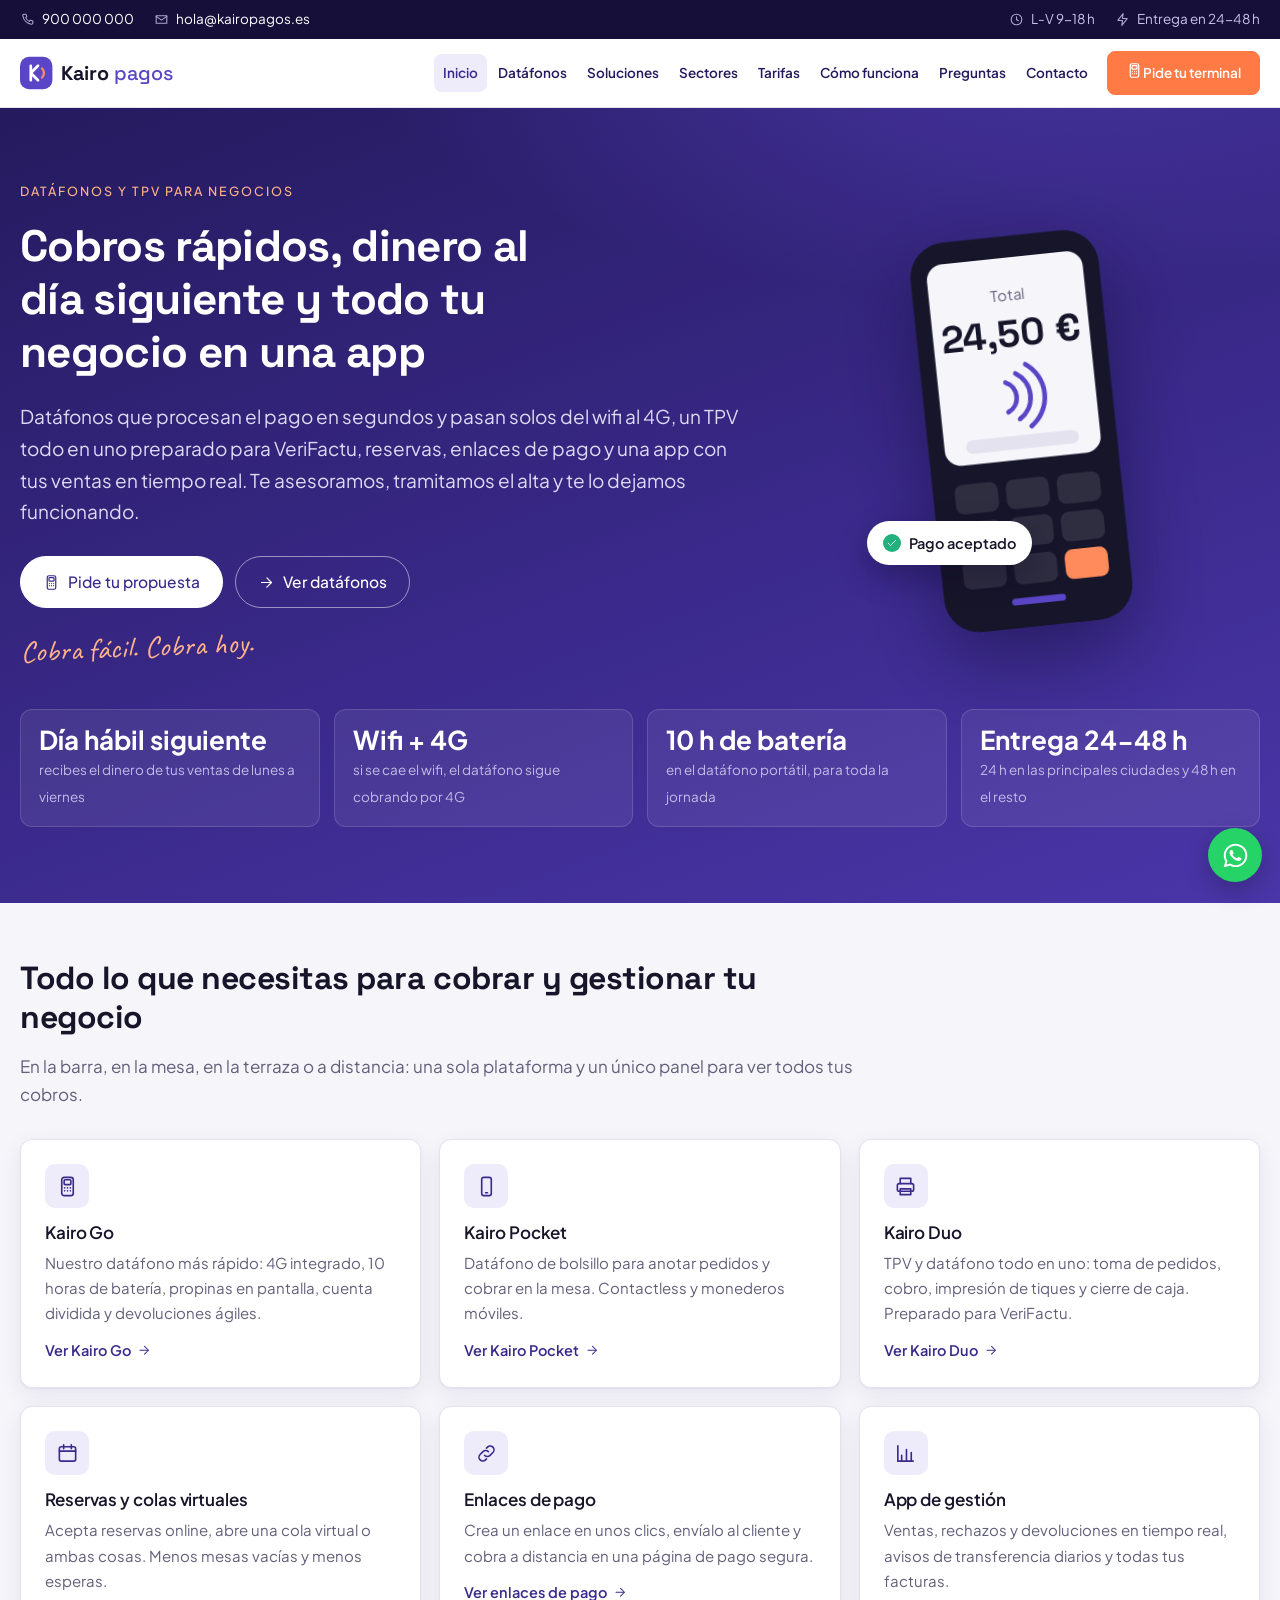
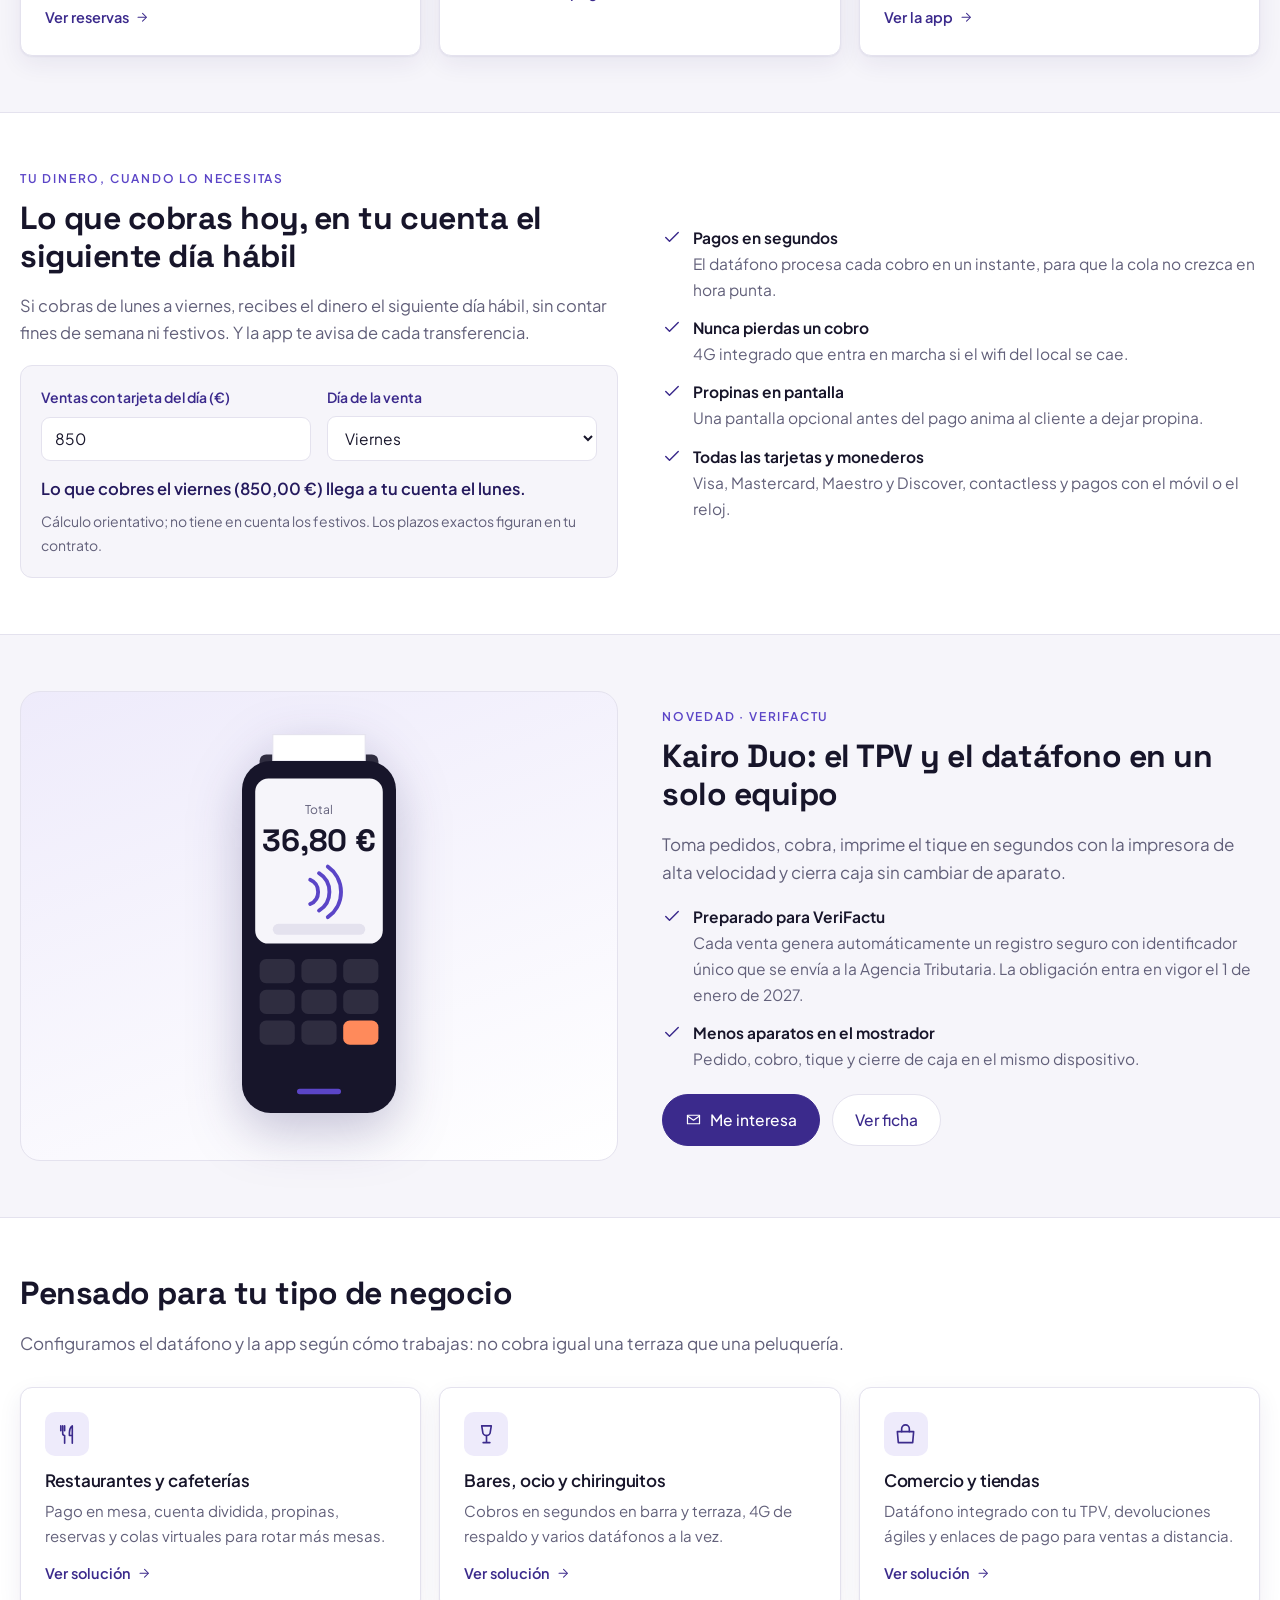
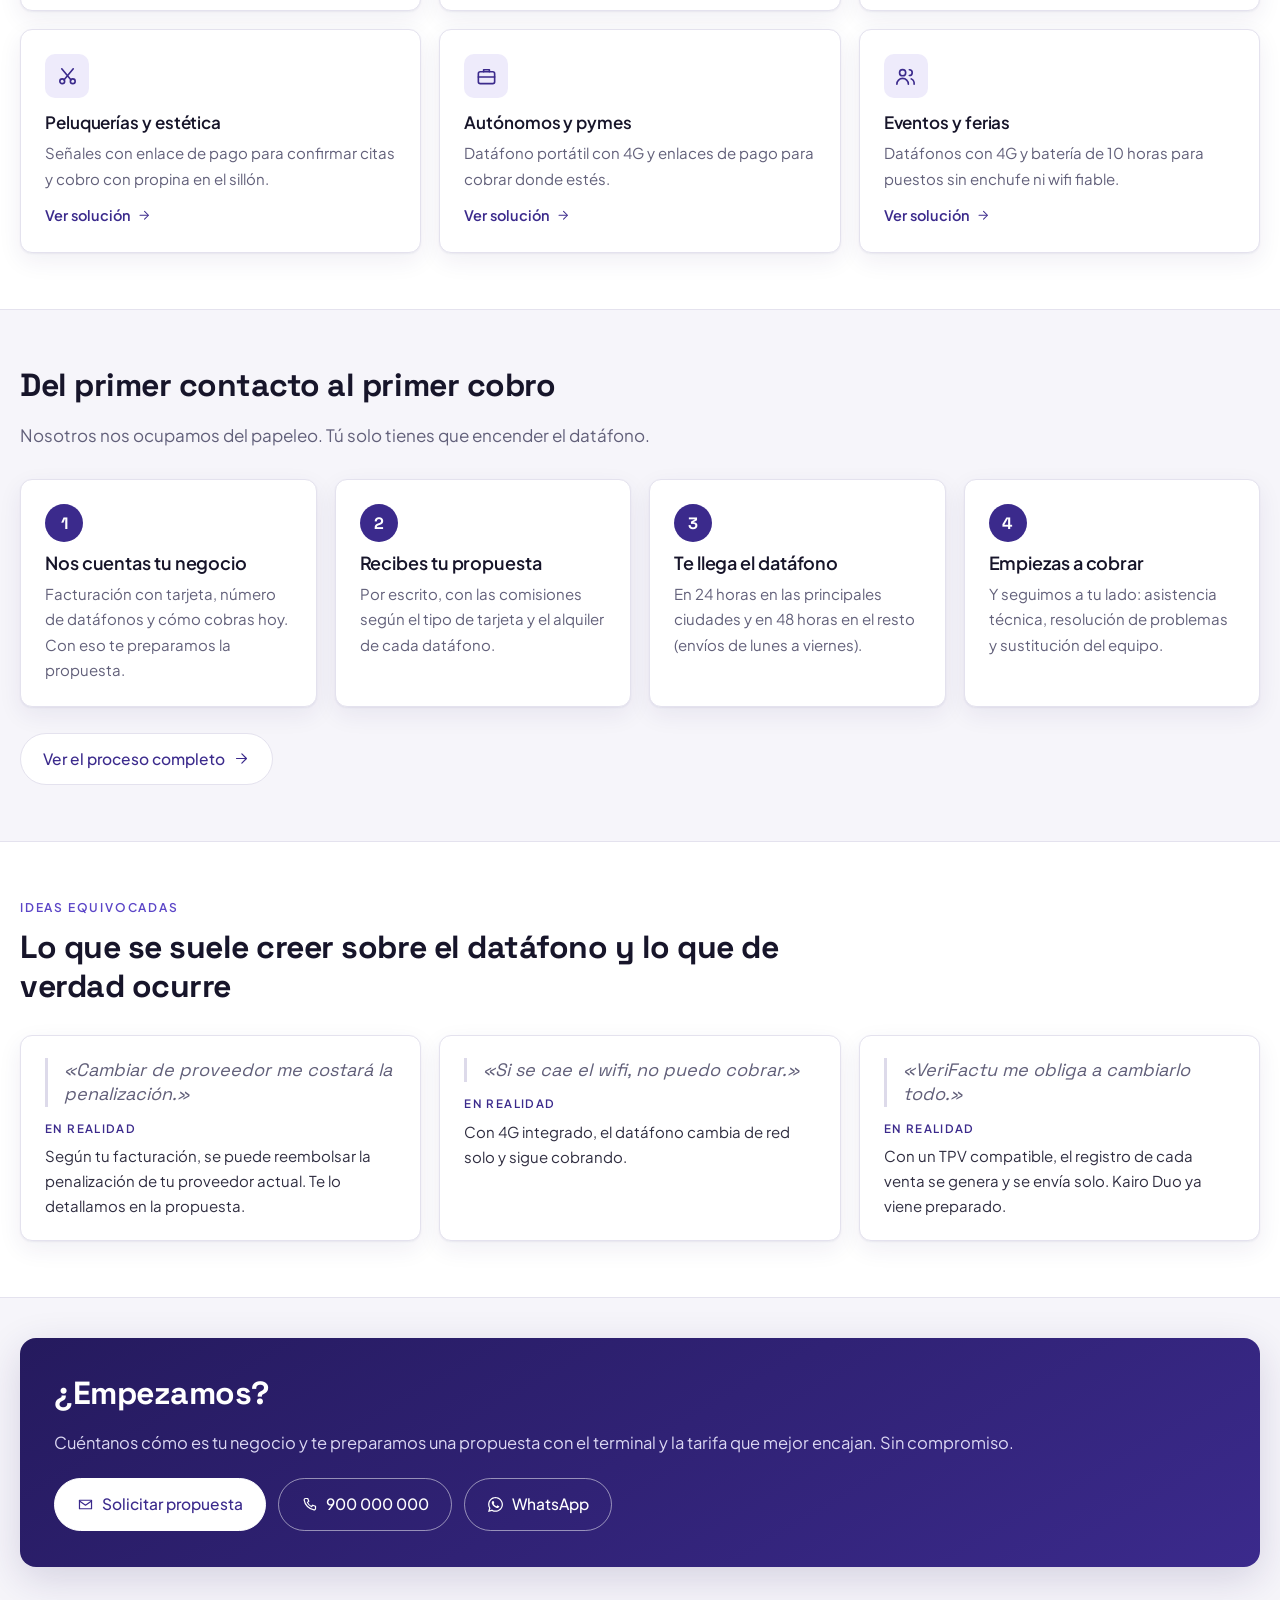
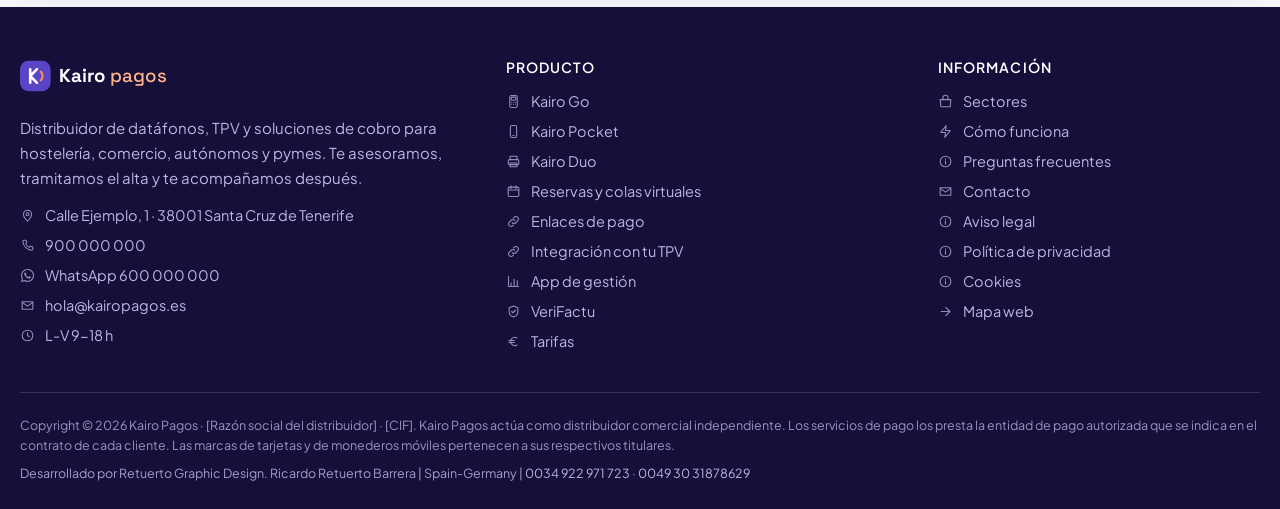
==== commit 6efda496: "Contenido basado en la oferta real del proveedor, sin nombrarlo Kairo Go, Kairo Pocket y Kairo Duo (" ====
--- a/index.html
+++ b/index.html
@@ -4,9 +4,9 @@
 <meta charset="utf-8">
 <meta name="viewport" content="width=device-width, initial-scale=1">
 <title>Kairo Pagos</title>
-<meta name="description" content="Terminales de pago con tarjeta, cobro con el móvil y pagos online para comercios, hostelería y autónomos. Liquidación rápida y soporte en español.">
+<meta name="description" content="Datáfonos rápidos con 4G, TPV todo en uno preparado para VeriFactu, reservas, enlaces de pago y app en tiempo real. Dinero al siguiente día hábil.">
 <meta property="og:title" content="Kairo Pagos">
-<meta property="og:description" content="Terminales de pago con tarjeta, cobro con el móvil y pagos online para comercios, hostelería y autónomos. Liquidación rápida y soporte en español.">
+<meta property="og:description" content="Datáfonos rápidos con 4G, TPV todo en uno preparado para VeriFactu, reservas, enlaces de pago y app en tiempo real. Dinero al siguiente día hábil.">
 <meta property="og:type" content="website">
 <link rel="canonical" href="https://retuertographic.github.io/Djo/">
 <link rel="preconnect" href="https://fonts.googleapis.com">
@@ -24,7 +24,7 @@
   </div>
   <div class="tb-items">
     <span><svg viewBox="0 0 24 24" fill="none" stroke="currentColor" stroke-width="1.7" stroke-linecap="round" stroke-linejoin="round" aria-hidden="true"><circle cx="12" cy="12" r="8.5"/><path d="M12 7.5V12l3 2"/></svg>L-V 9-18 h</span>
-    <span><svg viewBox="0 0 24 24" fill="none" stroke="currentColor" stroke-width="1.7" stroke-linecap="round" stroke-linejoin="round" aria-hidden="true"><path d="M13 2.5 4.5 13.5H12l-1 8 8.5-11H12z"/></svg>Alta en 24-48 h</span>
+    <span><svg viewBox="0 0 24 24" fill="none" stroke="currentColor" stroke-width="1.7" stroke-linecap="round" stroke-linejoin="round" aria-hidden="true"><path d="M13 2.5 4.5 13.5H12l-1 8 8.5-11H12z"/></svg>Entrega en 24-48 h</span>
   </div>
 </div></div>
 
@@ -33,7 +33,7 @@
   <button class="nav-toggle" id="navToggle" aria-expanded="false" aria-controls="mainNav" aria-label="Abrir menú"><svg viewBox="0 0 24 24" fill="none" stroke="currentColor" stroke-width="1.7" stroke-linecap="round" stroke-linejoin="round" aria-hidden="true"><path d="M4 7h16M4 12h16M4 17h16"/></svg></button>
   <nav class="main-nav" id="mainNav" aria-label="Navegación principal">
     <ul>
-      <li><a href="index.html" class="active">Inicio</a></li><li><a href="terminales.html">Terminales</a></li><li><a href="soluciones.html">Soluciones</a></li><li><a href="sectores.html">Sectores</a></li><li><a href="tarifas.html">Tarifas</a></li><li><a href="como-funciona.html">Cómo funciona</a></li><li><a href="preguntas-frecuentes.html">Preguntas</a></li><li><a href="contacto.html">Contacto</a></li>
+      <li><a href="index.html" class="active">Inicio</a></li><li><a href="terminales.html">Datáfonos</a></li><li><a href="soluciones.html">Soluciones</a></li><li><a href="sectores.html">Sectores</a></li><li><a href="tarifas.html">Tarifas</a></li><li><a href="como-funciona.html">Cómo funciona</a></li><li><a href="preguntas-frecuentes.html">Preguntas</a></li><li><a href="contacto.html">Contacto</a></li>
       <li class="nav-mas" hidden>
         <button type="button" aria-expanded="false" aria-haspopup="true">Más <svg viewBox="0 0 24 24" fill="none" stroke="currentColor" stroke-width="1.7" stroke-linecap="round" stroke-linejoin="round" aria-hidden="true"><path d="m6.5 9.5 5.5 5 5.5-5"/></svg></button>
         <ul class="nav-drop"></ul>
@@ -47,12 +47,12 @@
 
 <div class="hero"><div class="wrap hero-grid">
   <div>
-    <span class="eyebrow">Terminales de pago · TPV para negocios</span>
-    <h1>Cobra con tarjeta en segundos y ten tu dinero al día siguiente</h1>
-    <p class="lead">Terminales rápidos, conectados por 4G y wifi, con una app para ver tus ventas al momento. Te ayudamos a elegir el equipo, tramitamos el alta y te lo dejamos funcionando.</p>
+    <span class="eyebrow">Datáfonos y TPV para negocios</span>
+    <h1>Cobros rápidos, dinero al día siguiente y todo tu negocio en una app</h1>
+    <p class="lead">Datáfonos que procesan el pago en segundos y pasan solos del wifi al 4G, un TPV todo en uno preparado para VeriFactu, reservas, enlaces de pago y una app con tus ventas en tiempo real. Te asesoramos, tramitamos el alta y te lo dejamos funcionando.</p>
     <div class="actions">
-      <a class="btn btn-primary" href="contacto.html"><svg viewBox="0 0 24 24" fill="none" stroke="currentColor" stroke-width="1.7" stroke-linecap="round" stroke-linejoin="round" aria-hidden="true"><rect x="6" y="2.5" width="12" height="19" rx="2.5"/><rect x="8.5" y="5" width="7" height="5" rx="1"/><path d="M9 13.5h.01M12 13.5h.01M15 13.5h.01M9 16.5h.01M12 16.5h.01M15 16.5h.01"/></svg>Pide tu terminal</a>
-      <a class="btn btn-line" href="tarifas.html"><svg viewBox="0 0 24 24" fill="none" stroke="currentColor" stroke-width="1.7" stroke-linecap="round" stroke-linejoin="round" aria-hidden="true"><path d="M17.5 6.5a6.5 6.5 0 1 0 0 11"/><path d="M4.5 10.5h9M4.5 13.5h9"/></svg>Ver tarifas</a>
+      <a class="btn btn-primary" href="contacto.html"><svg viewBox="0 0 24 24" fill="none" stroke="currentColor" stroke-width="1.7" stroke-linecap="round" stroke-linejoin="round" aria-hidden="true"><rect x="6" y="2.5" width="12" height="19" rx="2.5"/><rect x="8.5" y="5" width="7" height="5" rx="1"/><path d="M9 13.5h.01M12 13.5h.01M15 13.5h.01M9 16.5h.01M12 16.5h.01M15 16.5h.01"/></svg>Pide tu propuesta</a>
+      <a class="btn btn-line" href="terminales.html"><svg viewBox="0 0 24 24" fill="none" stroke="currentColor" stroke-width="1.7" stroke-linecap="round" stroke-linejoin="round" aria-hidden="true"><path d="M5 12h13"/><path d="m12.5 5.5 6.5 6.5-6.5 6.5"/></svg>Ver datáfonos</a>
     </div>
     <span class="respaldo">Cobra fácil. Cobra hoy.</span>
   </div>
@@ -73,22 +73,24 @@
 </svg><span class="burbuja"><svg viewBox="0 0 24 24" fill="none" stroke="currentColor" stroke-width="1.7" stroke-linecap="round" stroke-linejoin="round" aria-hidden="true"><path d="m4.5 12.5 4.5 4.5 10.5-10.5"/></svg>Pago aceptado</span></div>
 </div>
 <div class="wrap"><div class="hero-stats">
-    <div><b>Siguiente día hábil</b><span>liquidación de tus ventas en los planes con abono rápido</span></div>
-    <div><b>4G + wifi</b><span>el terminal sigue cobrando aunque falle la conexión del local</span></div>
-    <div><b>Todas las tarjetas</b><span>débito, crédito, sin contacto y monederos del móvil</span></div>
-    <div><b>Soporte en español</b><span>te atiende una persona, no un contestador</span></div>
+    <div><b>Día hábil siguiente</b><span>recibes el dinero de tus ventas de lunes a viernes</span></div>
+    <div><b>Wifi + 4G</b><span>si se cae el wifi, el datáfono sigue cobrando por 4G</span></div>
+    <div><b>10 h de batería</b><span>en el datáfono portátil, para toda la jornada</span></div>
+    <div><b>Entrega 24-48 h</b><span>24 h en las principales ciudades y 48 h en el resto</span></div>
 </div></div></div>
 
 <section><div class="wrap">
   <div class="section-head">
-    <h2>Todo lo que necesitas para cobrar</h2>
-    <p>En el mostrador, en la mesa, a domicilio o por internet: una sola plataforma y un único panel para ver todos tus cobros.</p>
-  </div>
-  <div class="grid g4">
-    <a class="card prod" href="terminales.html"><span class="ico"><svg viewBox="0 0 24 24" fill="none" stroke="currentColor" stroke-width="1.7" stroke-linecap="round" stroke-linejoin="round" aria-hidden="true"><rect x="6" y="2.5" width="12" height="19" rx="2.5"/><rect x="8.5" y="5" width="7" height="5" rx="1"/><path d="M9 13.5h.01M12 13.5h.01M15 13.5h.01M9 16.5h.01M12 16.5h.01M15 16.5h.01"/></svg></span><h3>Terminales de pago</h3><p>Portátil, de mostrador con impresora o compacto de bolsillo. Pantalla táctil y batería para toda la jornada.</p><span class="more">Ver terminales <svg viewBox="0 0 24 24" fill="none" stroke="currentColor" stroke-width="1.7" stroke-linecap="round" stroke-linejoin="round" aria-hidden="true"><path d="M5 12h13"/><path d="m12.5 5.5 6.5 6.5-6.5 6.5"/></svg></span></a>
-    <a class="card prod" href="terminales.html#app"><span class="ico"><svg viewBox="0 0 24 24" fill="none" stroke="currentColor" stroke-width="1.7" stroke-linecap="round" stroke-linejoin="round" aria-hidden="true"><rect x="7" y="2.5" width="10" height="19" rx="2.2"/><path d="M11 18.5h2"/></svg></span><h3>Cobro con el móvil</h3><p>Convierte tu smartphone en un datáfono: el cliente acerca la tarjeta y listo. Ideal para empezar o para cobrar fuera.</p><span class="more">Cómo funciona <svg viewBox="0 0 24 24" fill="none" stroke="currentColor" stroke-width="1.7" stroke-linecap="round" stroke-linejoin="round" aria-hidden="true"><path d="M5 12h13"/><path d="m12.5 5.5 6.5 6.5-6.5 6.5"/></svg></span></a>
-    <a class="card prod" href="soluciones.html#online"><span class="ico"><svg viewBox="0 0 24 24" fill="none" stroke="currentColor" stroke-width="1.7" stroke-linecap="round" stroke-linejoin="round" aria-hidden="true"><circle cx="12" cy="12" r="8.5"/><path d="M3.5 12h17M12 3.5c2.5 2.6 3.5 5.4 3.5 8.5s-1 5.9-3.5 8.5c-2.5-2.6-3.5-5.4-3.5-8.5s1-5.9 3.5-8.5Z"/></svg></span><h3>Pagos online</h3><p>Enlaces de pago por WhatsApp o correo, cobro de señales y pasarela para tu tienda web.</p><span class="more">Ver pagos online <svg viewBox="0 0 24 24" fill="none" stroke="currentColor" stroke-width="1.7" stroke-linecap="round" stroke-linejoin="round" aria-hidden="true"><path d="M5 12h13"/><path d="m12.5 5.5 6.5 6.5-6.5 6.5"/></svg></span></a>
-    <a class="card prod" href="soluciones.html#mesa"><span class="ico"><svg viewBox="0 0 24 24" fill="none" stroke="currentColor" stroke-width="1.7" stroke-linecap="round" stroke-linejoin="round" aria-hidden="true"><path d="M4 9h16M6 9v10M18 9v10M8 5h8"/></svg></span><h3>Pago en mesa y reservas</h3><p>Divide la cuenta, añade propina y gestiona reservas y lista de espera desde la misma app.</p><span class="more">Ver soluciones <svg viewBox="0 0 24 24" fill="none" stroke="currentColor" stroke-width="1.7" stroke-linecap="round" stroke-linejoin="round" aria-hidden="true"><path d="M5 12h13"/><path d="m12.5 5.5 6.5 6.5-6.5 6.5"/></svg></span></a>
+    <h2>Todo lo que necesitas para cobrar y gestionar tu negocio</h2>
+    <p>En la barra, en la mesa, en la terraza o a distancia: una sola plataforma y un único panel para ver todos tus cobros.</p>
+  </div>
+  <div class="grid g3 g3-fijo">
+    <a class="card prod" href="terminales.html#go"><span class="ico"><svg viewBox="0 0 24 24" fill="none" stroke="currentColor" stroke-width="1.7" stroke-linecap="round" stroke-linejoin="round" aria-hidden="true"><rect x="6" y="2.5" width="12" height="19" rx="2.5"/><rect x="8.5" y="5" width="7" height="5" rx="1"/><path d="M9 13.5h.01M12 13.5h.01M15 13.5h.01M9 16.5h.01M12 16.5h.01M15 16.5h.01"/></svg></span><h3>Kairo Go</h3><p>Nuestro datáfono más rápido: 4G integrado, 10 horas de batería, propinas en pantalla, cuenta dividida y devoluciones ágiles.</p><span class="more">Ver Kairo Go <svg viewBox="0 0 24 24" fill="none" stroke="currentColor" stroke-width="1.7" stroke-linecap="round" stroke-linejoin="round" aria-hidden="true"><path d="M5 12h13"/><path d="m12.5 5.5 6.5 6.5-6.5 6.5"/></svg></span></a>
+    <a class="card prod" href="terminales.html#pocket"><span class="ico"><svg viewBox="0 0 24 24" fill="none" stroke="currentColor" stroke-width="1.7" stroke-linecap="round" stroke-linejoin="round" aria-hidden="true"><rect x="7" y="2.5" width="10" height="19" rx="2.2"/><path d="M11 18.5h2"/></svg></span><h3>Kairo Pocket</h3><p>Datáfono de bolsillo para anotar pedidos y cobrar en la mesa. Contactless y monederos móviles.</p><span class="more">Ver Kairo Pocket <svg viewBox="0 0 24 24" fill="none" stroke="currentColor" stroke-width="1.7" stroke-linecap="round" stroke-linejoin="round" aria-hidden="true"><path d="M5 12h13"/><path d="m12.5 5.5 6.5 6.5-6.5 6.5"/></svg></span></a>
+    <a class="card prod" href="terminales.html#duo"><span class="ico"><svg viewBox="0 0 24 24" fill="none" stroke="currentColor" stroke-width="1.7" stroke-linecap="round" stroke-linejoin="round" aria-hidden="true"><path d="M6.5 9V3.5h11V9"/><rect x="3.5" y="9" width="17" height="8" rx="2"/><path d="M6.5 14.5h11v6h-11z"/></svg></span><h3>Kairo Duo</h3><p>TPV y datáfono todo en uno: toma de pedidos, cobro, impresión de tiques y cierre de caja. Preparado para VeriFactu.</p><span class="more">Ver Kairo Duo <svg viewBox="0 0 24 24" fill="none" stroke="currentColor" stroke-width="1.7" stroke-linecap="round" stroke-linejoin="round" aria-hidden="true"><path d="M5 12h13"/><path d="m12.5 5.5 6.5 6.5-6.5 6.5"/></svg></span></a>
+    <a class="card prod" href="soluciones.html#reservas"><span class="ico"><svg viewBox="0 0 24 24" fill="none" stroke="currentColor" stroke-width="1.7" stroke-linecap="round" stroke-linejoin="round" aria-hidden="true"><rect x="3.5" y="5" width="17" height="15" rx="2"/><path d="M3.5 9.5h17M8 3v4M16 3v4"/></svg></span><h3>Reservas y colas virtuales</h3><p>Acepta reservas online, abre una cola virtual o ambas cosas. Menos mesas vacías y menos esperas.</p><span class="more">Ver reservas <svg viewBox="0 0 24 24" fill="none" stroke="currentColor" stroke-width="1.7" stroke-linecap="round" stroke-linejoin="round" aria-hidden="true"><path d="M5 12h13"/><path d="m12.5 5.5 6.5 6.5-6.5 6.5"/></svg></span></a>
+    <a class="card prod" href="soluciones.html#enlaces"><span class="ico"><svg viewBox="0 0 24 24" fill="none" stroke="currentColor" stroke-width="1.7" stroke-linecap="round" stroke-linejoin="round" aria-hidden="true"><path d="M10 14a4 4 0 0 0 5.66 0l3-3a4 4 0 0 0-5.66-5.66l-1 1"/><path d="M14 10a4 4 0 0 0-5.66 0l-3 3a4 4 0 0 0 5.66 5.66l1-1"/></svg></span><h3>Enlaces de pago</h3><p>Crea un enlace en unos clics, envíalo al cliente y cobra a distancia en una página de pago segura.</p><span class="more">Ver enlaces de pago <svg viewBox="0 0 24 24" fill="none" stroke="currentColor" stroke-width="1.7" stroke-linecap="round" stroke-linejoin="round" aria-hidden="true"><path d="M5 12h13"/><path d="m12.5 5.5 6.5 6.5-6.5 6.5"/></svg></span></a>
+    <a class="card prod" href="soluciones.html#app"><span class="ico"><svg viewBox="0 0 24 24" fill="none" stroke="currentColor" stroke-width="1.7" stroke-linecap="round" stroke-linejoin="round" aria-hidden="true"><path d="M4 20V4"/><path d="M4 20h16"/><path d="M8 20v-6M13 20V8M18 20v-9"/></svg></span><h3>App de gestión</h3><p>Ventas, rechazos y devoluciones en tiempo real, avisos de transferencia diarios y todas tus facturas.</p><span class="more">Ver la app <svg viewBox="0 0 24 24" fill="none" stroke="currentColor" stroke-width="1.7" stroke-linecap="round" stroke-linejoin="round" aria-hidden="true"><path d="M5 12h13"/><path d="m12.5 5.5 6.5 6.5-6.5 6.5"/></svg></span></a>
   </div>
 </div></section>
 
@@ -96,8 +98,8 @@
   <div class="grid g2" style="align-items:center;gap:44px">
     <div>
       <span class="eyebrow-dark">Tu dinero, cuando lo necesitas</span>
-      <h2>Liquidación rápida para que la caja no se quede esperando</h2>
-      <p style="color:var(--muted)">Con los planes de abono rápido, lo que cobras hoy llega a tu cuenta el siguiente día hábil. Sin esperar a fin de semana ni a cierres mensuales.</p>
+      <h2>Lo que cobras hoy, en tu cuenta el siguiente día hábil</h2>
+      <p style="color:var(--muted)">Si cobras de lunes a viernes, recibes el dinero el siguiente día hábil, sin contar fines de semana ni festivos. Y la app te avisa de cada transferencia.</p>
       <div class="calc" id="calcLiq">
         <div class="row2">
           <div class="field"><label for="imp">Ventas con tarjeta del día (€)</label><input id="imp" name="importe" inputmode="decimal" value="850"></div>
@@ -106,51 +108,78 @@
           </div>
         </div>
         <p class="calc-out" data-salida aria-live="polite"></p>
-        <p class="note-inline">Cálculo orientativo. Los plazos exactos dependen del plan y del banco receptor, y se detallan en tu contrato.</p>
+        <p class="note-inline">Cálculo orientativo; no tiene en cuenta los festivos. Los plazos exactos figuran en tu contrato.</p>
       </div>
     </div>
-    <ul class="checks"><li><svg viewBox="0 0 24 24" fill="none" stroke="currentColor" stroke-width="1.7" stroke-linecap="round" stroke-linejoin="round" aria-hidden="true"><path d="m4.5 12.5 4.5 4.5 10.5-10.5"/></svg><span><b>Sin sorpresas en la factura</b>Te explicamos la tarifa por escrito antes de firmar: comisión por operación y cuota, si la hay.</span></li><li><svg viewBox="0 0 24 24" fill="none" stroke="currentColor" stroke-width="1.7" stroke-linecap="round" stroke-linejoin="round" aria-hidden="true"><path d="m4.5 12.5 4.5 4.5 10.5-10.5"/></svg><span><b>Conexión que no se cae</b>El terminal usa 4G y wifi y cambia de una a otra solo, para que no pierdas ninguna venta.</span></li><li><svg viewBox="0 0 24 24" fill="none" stroke="currentColor" stroke-width="1.7" stroke-linecap="round" stroke-linejoin="round" aria-hidden="true"><path d="m4.5 12.5 4.5 4.5 10.5-10.5"/></svg><span><b>Ventas al momento</b>Consulta en la app lo que has cobrado, por terminal, por empleado y por franja horaria.</span></li><li><svg viewBox="0 0 24 24" fill="none" stroke="currentColor" stroke-width="1.7" stroke-linecap="round" stroke-linejoin="round" aria-hidden="true"><path d="m4.5 12.5 4.5 4.5 10.5-10.5"/></svg><span><b>Todo desde un solo panel</b>Terminales, cobros online y reservas en el mismo sitio, con un único informe.</span></li></ul>
+    <ul class="checks"><li><svg viewBox="0 0 24 24" fill="none" stroke="currentColor" stroke-width="1.7" stroke-linecap="round" stroke-linejoin="round" aria-hidden="true"><path d="m4.5 12.5 4.5 4.5 10.5-10.5"/></svg><span><b>Pagos en segundos</b>El datáfono procesa cada cobro en un instante, para que la cola no crezca en hora punta.</span></li><li><svg viewBox="0 0 24 24" fill="none" stroke="currentColor" stroke-width="1.7" stroke-linecap="round" stroke-linejoin="round" aria-hidden="true"><path d="m4.5 12.5 4.5 4.5 10.5-10.5"/></svg><span><b>Nunca pierdas un cobro</b>4G integrado que entra en marcha si el wifi del local se cae.</span></li><li><svg viewBox="0 0 24 24" fill="none" stroke="currentColor" stroke-width="1.7" stroke-linecap="round" stroke-linejoin="round" aria-hidden="true"><path d="m4.5 12.5 4.5 4.5 10.5-10.5"/></svg><span><b>Propinas en pantalla</b>Una pantalla opcional antes del pago anima al cliente a dejar propina.</span></li><li><svg viewBox="0 0 24 24" fill="none" stroke="currentColor" stroke-width="1.7" stroke-linecap="round" stroke-linejoin="round" aria-hidden="true"><path d="m4.5 12.5 4.5 4.5 10.5-10.5"/></svg><span><b>Todas las tarjetas y monederos</b>Visa, Mastercard, Maestro y Discover, contactless y pagos con el móvil o el reloj.</span></li></ul>
   </div>
 </div></section>
 
 <section><div class="wrap">
+  <div class="grid g2" style="align-items:center;gap:44px">
+    <div class="ficha-img"><svg class="device" viewBox="0 -20 200 360" aria-hidden="true">
+  <rect x="46" y="4" width="108" height="26" rx="6" fill="#2F2D40"/><rect x="58" y="-14" width="84" height="24" fill="#fff" stroke="#E4E2EE"/>
+  <rect x="30" y="10" width="140" height="320" rx="26" fill="#17152A"/>
+  <rect x="42" y="26" width="116" height="150" rx="12" fill="#F6F5FA"/>
+  <text x="100" y="58" text-anchor="middle" font-family="Plus Jakarta Sans, Arial" font-size="11" fill="#62607A">Total</text>
+  <text x="100" y="92" text-anchor="middle" font-family="Space Grotesk, Arial" font-size="28" font-weight="700" fill="#17152A">36,80 €</text>
+  <path d="M92 118a12 12 0 0 1 0 22M100 112a20 20 0 0 1 0 34M108 106a28 28 0 0 1 0 46" stroke="#5B45C7" stroke-width="3.5" fill="none" stroke-linecap="round"/>
+  <rect x="58" y="158" width="84" height="10" rx="5" fill="#E4E2EE"/>
+  <g fill="#2F2D40">
+    <rect x="46" y="190" width="32" height="22" rx="6"/><rect x="84" y="190" width="32" height="22" rx="6"/><rect x="122" y="190" width="32" height="22" rx="6"/>
+    <rect x="46" y="218" width="32" height="22" rx="6"/><rect x="84" y="218" width="32" height="22" rx="6"/><rect x="122" y="218" width="32" height="22" rx="6"/>
+    <rect x="46" y="246" width="32" height="22" rx="6"/><rect x="84" y="246" width="32" height="22" rx="6"/><rect x="122" y="246" width="32" height="22" rx="6" fill="#FF8A5B"/>
+  </g>
+  <rect x="80" y="308" width="40" height="5" rx="2.5" fill="#5B45C7"/>
+</svg></div>
+    <div>
+      <span class="eyebrow-dark">Novedad · VeriFactu</span>
+      <h2>Kairo Duo: el TPV y el datáfono en un solo equipo</h2>
+      <p class="entradilla">Toma pedidos, cobra, imprime el tique en segundos con la impresora de alta velocidad y cierra caja sin cambiar de aparato.</p>
+      <ul class="checks"><li><svg viewBox="0 0 24 24" fill="none" stroke="currentColor" stroke-width="1.7" stroke-linecap="round" stroke-linejoin="round" aria-hidden="true"><path d="m4.5 12.5 4.5 4.5 10.5-10.5"/></svg><span><b>Preparado para VeriFactu</b>Cada venta genera automáticamente un registro seguro con identificador único que se envía a la Agencia Tributaria. La obligación entra en vigor el 1 de enero de 2027.</span></li><li><svg viewBox="0 0 24 24" fill="none" stroke="currentColor" stroke-width="1.7" stroke-linecap="round" stroke-linejoin="round" aria-hidden="true"><path d="m4.5 12.5 4.5 4.5 10.5-10.5"/></svg><span><b>Menos aparatos en el mostrador</b>Pedido, cobro, tique y cierre de caja en el mismo dispositivo.</span></li></ul>
+      <div class="btn-par" style="margin-top:22px"><a class="btn btn-primary" href="contacto.html?interes=Kairo%20Duo"><svg viewBox="0 0 24 24" fill="none" stroke="currentColor" stroke-width="1.7" stroke-linecap="round" stroke-linejoin="round" aria-hidden="true"><path d="M3.5 6h17v12h-17z"/><path d="m3.5 7 8.5 6 8.5-6"/></svg>Me interesa</a><a class="btn btn-ghost" href="terminales.html#duo">Ver ficha</a></div>
+    </div>
+  </div>
+</div></section>
+
+<section class="alt"><div class="wrap">
   <div class="section-head">
     <h2>Pensado para tu tipo de negocio</h2>
-    <p>Configuramos el terminal y la app según cómo trabajas: no cobra igual una terraza que una peluquería.</p>
+    <p>Configuramos el datáfono y la app según cómo trabajas: no cobra igual una terraza que una peluquería.</p>
   </div>
   <div class="grid g3 g3-fijo">
-    <a class="card prod" href="sectores.html#restauracion"><span class="ico"><svg viewBox="0 0 24 24" fill="none" stroke="currentColor" stroke-width="1.7" stroke-linecap="round" stroke-linejoin="round" aria-hidden="true"><path d="M7 3v8a2 2 0 0 0 2 2v8M5 3v5M9 3v5"/><path d="M17 21V3c-2 1.5-3 4-3 7v3h3"/></svg></span><h3>Restaurantes y cafeterías</h3><p>Pago en mesa, cuenta dividida, propinas y reservas. Menos colas en la barra y mesas que rotan antes.</p><span class="more">Ver solución <svg viewBox="0 0 24 24" fill="none" stroke="currentColor" stroke-width="1.7" stroke-linecap="round" stroke-linejoin="round" aria-hidden="true"><path d="M5 12h13"/><path d="m12.5 5.5 6.5 6.5-6.5 6.5"/></svg></span></a>
-    <a class="card prod" href="sectores.html#bares"><span class="ico"><svg viewBox="0 0 24 24" fill="none" stroke="currentColor" stroke-width="1.7" stroke-linecap="round" stroke-linejoin="round" aria-hidden="true"><path d="M7 3h10l-1 6a4 4 0 0 1-8 0z"/><path d="M12 13v7M8.5 20.5h7"/></svg></span><h3>Bares y ocio nocturno</h3><p>Cobros rápidos en barra, varios terminales conectados y control de caja por turno.</p><span class="more">Ver solución <svg viewBox="0 0 24 24" fill="none" stroke="currentColor" stroke-width="1.7" stroke-linecap="round" stroke-linejoin="round" aria-hidden="true"><path d="M5 12h13"/><path d="m12.5 5.5 6.5 6.5-6.5 6.5"/></svg></span></a>
-    <a class="card prod" href="sectores.html#comercio"><span class="ico"><svg viewBox="0 0 24 24" fill="none" stroke="currentColor" stroke-width="1.7" stroke-linecap="round" stroke-linejoin="round" aria-hidden="true"><path d="M3.5 9h17l-1 11.5h-15z"/><path d="M8 9V6a4 4 0 0 1 8 0v3"/></svg></span><h3>Comercio y tiendas</h3><p>Terminal de mostrador con impresora, devoluciones sencillas y ventas online con enlace de pago.</p><span class="more">Ver solución <svg viewBox="0 0 24 24" fill="none" stroke="currentColor" stroke-width="1.7" stroke-linecap="round" stroke-linejoin="round" aria-hidden="true"><path d="M5 12h13"/><path d="m12.5 5.5 6.5 6.5-6.5 6.5"/></svg></span></a>
-    <a class="card prod" href="sectores.html#belleza"><span class="ico"><svg viewBox="0 0 24 24" fill="none" stroke="currentColor" stroke-width="1.7" stroke-linecap="round" stroke-linejoin="round" aria-hidden="true"><circle cx="6.5" cy="17" r="2.5"/><circle cx="17.5" cy="17" r="2.5"/><path d="M8.5 15.5 18 4M15.5 15.5 6 4"/></svg></span><h3>Peluquerías y estética</h3><p>Señales para reservar cita, cobro en el sillón y control de propinas por profesional.</p><span class="more">Ver solución <svg viewBox="0 0 24 24" fill="none" stroke="currentColor" stroke-width="1.7" stroke-linecap="round" stroke-linejoin="round" aria-hidden="true"><path d="M5 12h13"/><path d="m12.5 5.5 6.5 6.5-6.5 6.5"/></svg></span></a>
-    <a class="card prod" href="sectores.html#servicios"><span class="ico"><svg viewBox="0 0 24 24" fill="none" stroke="currentColor" stroke-width="1.7" stroke-linecap="round" stroke-linejoin="round" aria-hidden="true"><rect x="3.5" y="7" width="17" height="12.5" rx="2"/><path d="M9 7V5h6v2M3.5 12.5h17"/></svg></span><h3>Autónomos y servicios</h3><p>Cobra a domicilio con un terminal de bolsillo o con tu móvil, y envía la factura al momento.</p><span class="more">Ver solución <svg viewBox="0 0 24 24" fill="none" stroke="currentColor" stroke-width="1.7" stroke-linecap="round" stroke-linejoin="round" aria-hidden="true"><path d="M5 12h13"/><path d="m12.5 5.5 6.5 6.5-6.5 6.5"/></svg></span></a>
-    <a class="card prod" href="sectores.html#alojamiento"><span class="ico"><svg viewBox="0 0 24 24" fill="none" stroke="currentColor" stroke-width="1.7" stroke-linecap="round" stroke-linejoin="round" aria-hidden="true"><path d="M3 19V6M3 15h18v4M21 15v-3a3 3 0 0 0-3-3h-7v6"/><circle cx="7" cy="11" r="1.8"/></svg></span><h3>Alojamientos</h3><p>Preautorizaciones, cobros a distancia y terminal en recepción conectado a tu sistema.</p><span class="more">Ver solución <svg viewBox="0 0 24 24" fill="none" stroke="currentColor" stroke-width="1.7" stroke-linecap="round" stroke-linejoin="round" aria-hidden="true"><path d="M5 12h13"/><path d="m12.5 5.5 6.5 6.5-6.5 6.5"/></svg></span></a>
-  </div>
-</div></section>
-
-<section class="alt"><div class="wrap">
+    <a class="card prod" href="sectores.html#restauracion"><span class="ico"><svg viewBox="0 0 24 24" fill="none" stroke="currentColor" stroke-width="1.7" stroke-linecap="round" stroke-linejoin="round" aria-hidden="true"><path d="M7 3v8a2 2 0 0 0 2 2v8M5 3v5M9 3v5"/><path d="M17 21V3c-2 1.5-3 4-3 7v3h3"/></svg></span><h3>Restaurantes y cafeterías</h3><p>Pago en mesa, cuenta dividida, propinas, reservas y colas virtuales para rotar más mesas.</p><span class="more">Ver solución <svg viewBox="0 0 24 24" fill="none" stroke="currentColor" stroke-width="1.7" stroke-linecap="round" stroke-linejoin="round" aria-hidden="true"><path d="M5 12h13"/><path d="m12.5 5.5 6.5 6.5-6.5 6.5"/></svg></span></a>
+    <a class="card prod" href="sectores.html#bares"><span class="ico"><svg viewBox="0 0 24 24" fill="none" stroke="currentColor" stroke-width="1.7" stroke-linecap="round" stroke-linejoin="round" aria-hidden="true"><path d="M7 3h10l-1 6a4 4 0 0 1-8 0z"/><path d="M12 13v7M8.5 20.5h7"/></svg></span><h3>Bares, ocio y chiringuitos</h3><p>Cobros en segundos en barra y terraza, 4G de respaldo y varios datáfonos a la vez.</p><span class="more">Ver solución <svg viewBox="0 0 24 24" fill="none" stroke="currentColor" stroke-width="1.7" stroke-linecap="round" stroke-linejoin="round" aria-hidden="true"><path d="M5 12h13"/><path d="m12.5 5.5 6.5 6.5-6.5 6.5"/></svg></span></a>
+    <a class="card prod" href="sectores.html#comercio"><span class="ico"><svg viewBox="0 0 24 24" fill="none" stroke="currentColor" stroke-width="1.7" stroke-linecap="round" stroke-linejoin="round" aria-hidden="true"><path d="M3.5 9h17l-1 11.5h-15z"/><path d="M8 9V6a4 4 0 0 1 8 0v3"/></svg></span><h3>Comercio y tiendas</h3><p>Datáfono integrado con tu TPV, devoluciones ágiles y enlaces de pago para ventas a distancia.</p><span class="more">Ver solución <svg viewBox="0 0 24 24" fill="none" stroke="currentColor" stroke-width="1.7" stroke-linecap="round" stroke-linejoin="round" aria-hidden="true"><path d="M5 12h13"/><path d="m12.5 5.5 6.5 6.5-6.5 6.5"/></svg></span></a>
+    <a class="card prod" href="sectores.html#belleza"><span class="ico"><svg viewBox="0 0 24 24" fill="none" stroke="currentColor" stroke-width="1.7" stroke-linecap="round" stroke-linejoin="round" aria-hidden="true"><circle cx="6.5" cy="17" r="2.5"/><circle cx="17.5" cy="17" r="2.5"/><path d="M8.5 15.5 18 4M15.5 15.5 6 4"/></svg></span><h3>Peluquerías y estética</h3><p>Señales con enlace de pago para confirmar citas y cobro con propina en el sillón.</p><span class="more">Ver solución <svg viewBox="0 0 24 24" fill="none" stroke="currentColor" stroke-width="1.7" stroke-linecap="round" stroke-linejoin="round" aria-hidden="true"><path d="M5 12h13"/><path d="m12.5 5.5 6.5 6.5-6.5 6.5"/></svg></span></a>
+    <a class="card prod" href="sectores.html#servicios"><span class="ico"><svg viewBox="0 0 24 24" fill="none" stroke="currentColor" stroke-width="1.7" stroke-linecap="round" stroke-linejoin="round" aria-hidden="true"><rect x="3.5" y="7" width="17" height="12.5" rx="2"/><path d="M9 7V5h6v2M3.5 12.5h17"/></svg></span><h3>Autónomos y pymes</h3><p>Datáfono portátil con 4G y enlaces de pago para cobrar donde estés.</p><span class="more">Ver solución <svg viewBox="0 0 24 24" fill="none" stroke="currentColor" stroke-width="1.7" stroke-linecap="round" stroke-linejoin="round" aria-hidden="true"><path d="M5 12h13"/><path d="m12.5 5.5 6.5 6.5-6.5 6.5"/></svg></span></a>
+    <a class="card prod" href="sectores.html#eventos"><span class="ico"><svg viewBox="0 0 24 24" fill="none" stroke="currentColor" stroke-width="1.7" stroke-linecap="round" stroke-linejoin="round" aria-hidden="true"><circle cx="9" cy="8" r="3.2"/><path d="M3 20a6 6 0 0 1 12 0"/><path d="M16 5a3 3 0 0 1 0 6M18 14.5a5.5 5.5 0 0 1 3 5.5"/></svg></span><h3>Eventos y ferias</h3><p>Datáfonos con 4G y batería de 10 horas para puestos sin enchufe ni wifi fiable.</p><span class="more">Ver solución <svg viewBox="0 0 24 24" fill="none" stroke="currentColor" stroke-width="1.7" stroke-linecap="round" stroke-linejoin="round" aria-hidden="true"><path d="M5 12h13"/><path d="m12.5 5.5 6.5 6.5-6.5 6.5"/></svg></span></a>
+  </div>
+</div></section>
+
+<section><div class="wrap">
   <div class="section-head">
     <h2>Del primer contacto al primer cobro</h2>
-    <p>Nosotros nos ocupamos del papeleo. Tú solo tienes que enchufar el terminal.</p>
+    <p>Nosotros nos ocupamos del papeleo. Tú solo tienes que encender el datáfono.</p>
   </div>
   <ol class="pasos">
-    <li><span class="paso-n">1</span><h3>Nos cuentas tu negocio</h3><p>Volumen de ventas, tipo de local y cómo cobras hoy. Con eso te recomendamos terminal y tarifa.</p></li>
-    <li><span class="paso-n">2</span><h3>Te enviamos la propuesta</h3><p>Por escrito y sin letra pequeña. Si te encaja, preparamos el alta con tu documentación.</p></li>
-    <li><span class="paso-n">3</span><h3>Recibes el terminal</h3><p>Llega configurado. Te ayudamos a activarlo por teléfono o en persona.</p></li>
-    <li><span class="paso-n">4</span><h3>Empiezas a cobrar</h3><p>Y seguimos a tu lado para cambios de tarifa, más terminales o cualquier incidencia.</p></li>
+    <li><span class="paso-n">1</span><h3>Nos cuentas tu negocio</h3><p>Facturación con tarjeta, número de datáfonos y cómo cobras hoy. Con eso te preparamos la propuesta.</p></li>
+    <li><span class="paso-n">2</span><h3>Recibes tu propuesta</h3><p>Por escrito, con las comisiones según el tipo de tarjeta y el alquiler de cada datáfono.</p></li>
+    <li><span class="paso-n">3</span><h3>Te llega el datáfono</h3><p>En 24 horas en las principales ciudades y en 48 horas en el resto (envíos de lunes a viernes).</p></li>
+    <li><span class="paso-n">4</span><h3>Empiezas a cobrar</h3><p>Y seguimos a tu lado: asistencia técnica, resolución de problemas y sustitución del equipo.</p></li>
   </ol>
   <div style="margin-top:26px"><a class="btn btn-ghost" href="como-funciona.html">Ver el proceso completo <svg viewBox="0 0 24 24" fill="none" stroke="currentColor" stroke-width="1.7" stroke-linecap="round" stroke-linejoin="round" aria-hidden="true"><path d="M5 12h13"/><path d="m12.5 5.5 6.5 6.5-6.5 6.5"/></svg></a></div>
 </div></section>
 
-<section><div class="wrap">
+<section class="alt"><div class="wrap">
   <div class="section-head">
     <span class="eyebrow-dark">Ideas equivocadas</span>
     <h2>Lo que se suele creer sobre el datáfono y lo que de verdad ocurre</h2>
   </div>
   <div class="grid g3">
-    <div class="mito"><p class="mito-falso">«El datáfono del banco me sale gratis.»</p><p class="mito-real">Suele ir ligado a comisiones, cuotas o productos vinculados. Compara el coste total por operación, no solo el alquiler.</p></div>
-    <div class="mito"><p class="mito-falso">«Cobrar con tarjeta es más lento que en efectivo.»</p><p class="mito-real">Un pago sin contacto tarda un par de segundos y no hay que dar cambio ni cuadrar monedas al cierre.</p></div>
-    <div class="mito"><p class="mito-falso">«Cambiar de terminal es un lío.»</p><p class="mito-real">Tramitamos el alta con tu documentación y te dejamos el equipo funcionando. Tu cuenta bancaria no cambia.</p></div>
+    <div class="mito"><p class="mito-falso">«Cambiar de proveedor me costará la penalización.»</p><p class="mito-real">Según tu facturación, se puede reembolsar la penalización de tu proveedor actual. Te lo detallamos en la propuesta.</p></div>
+    <div class="mito"><p class="mito-falso">«Si se cae el wifi, no puedo cobrar.»</p><p class="mito-real">Con 4G integrado, el datáfono cambia de red solo y sigue cobrando.</p></div>
+    <div class="mito"><p class="mito-falso">«VeriFactu me obliga a cambiarlo todo.»</p><p class="mito-real">Con un TPV compatible, el registro de cada venta se genera y se envía solo. Kairo Duo ya viene preparado.</p></div>
   </div>
 </div></section>
 
@@ -169,7 +198,7 @@
   <div class="foot-grid">
     <div>
       <a class="foot-brand" href="index.html"><svg class="logo" viewBox="0 0 190 40" role="img" aria-label="Kairo Pagos"><rect x="0" y="2" width="36" height="36" rx="10" fill="#5B45C7"/><path d="M12 12v16M12 20l8-8M12 20l8 8" stroke="#fff" stroke-width="3" fill="none" stroke-linecap="round" stroke-linejoin="round"/><path d="M24.5 15a7 7 0 0 1 0 10" stroke="#FF8A5B" stroke-width="2.6" fill="none" stroke-linecap="round"/><text x="46" y="27.5" font-family="Space Grotesk, Arial, sans-serif" font-size="22" font-weight="700" fill="#FFFFFF">Kairo<tspan fill="#FFB38A" font-weight="500"> pagos</tspan></text></svg></a>
-      <p>Distribuidor autorizado de soluciones de cobro con tarjeta para comercios, hostelería y autónomos. Te asesoramos, tramitamos el alta y te acompañamos después.</p>
+      <p>Distribuidor de datáfonos, TPV y soluciones de cobro para hostelería, comercio, autónomos y pymes. Te asesoramos, tramitamos el alta y te acompañamos después.</p>
       <ul class="foot-links">
         <li><a href="contacto.html"><svg viewBox="0 0 24 24" fill="none" stroke="currentColor" stroke-width="1.7" stroke-linecap="round" stroke-linejoin="round" aria-hidden="true"><path d="M12 21s6.5-6 6.5-11a6.5 6.5 0 1 0-13 0C5.5 15 12 21 12 21Z"/><circle cx="12" cy="10" r="2.4"/></svg><span>Calle Ejemplo, 1 · 38001 Santa Cruz de Tenerife</span></a></li>
         <li><a href="tel:+34900000000"><svg viewBox="0 0 24 24" fill="none" stroke="currentColor" stroke-width="1.7" stroke-linecap="round" stroke-linejoin="round" aria-hidden="true"><path d="M6.5 3.5h3l1.5 4-2 1.5a12 12 0 0 0 6 6l1.5-2 4 1.5v3a2 2 0 0 1-2.2 2A16.5 16.5 0 0 1 4.5 5.7 2 2 0 0 1 6.5 3.5Z"/></svg><span>900 000 000</span></a></li>
@@ -178,7 +207,7 @@
         <li><a href="contacto.html"><svg viewBox="0 0 24 24" fill="none" stroke="currentColor" stroke-width="1.7" stroke-linecap="round" stroke-linejoin="round" aria-hidden="true"><circle cx="12" cy="12" r="8.5"/><path d="M12 7.5V12l3 2"/></svg><span>L-V 9-18 h</span></a></li>
       </ul>
     </div>
-    <div><h4>Producto</h4><ul class="foot-links"><li><a href="terminales.html"><svg viewBox="0 0 24 24" fill="none" stroke="currentColor" stroke-width="1.7" stroke-linecap="round" stroke-linejoin="round" aria-hidden="true"><rect x="6" y="2.5" width="12" height="19" rx="2.5"/><rect x="8.5" y="5" width="7" height="5" rx="1"/><path d="M9 13.5h.01M12 13.5h.01M15 13.5h.01M9 16.5h.01M12 16.5h.01M15 16.5h.01"/></svg><span>Terminales de pago</span></a></li><li><a href="terminales.html#app"><svg viewBox="0 0 24 24" fill="none" stroke="currentColor" stroke-width="1.7" stroke-linecap="round" stroke-linejoin="round" aria-hidden="true"><rect x="7" y="2.5" width="10" height="19" rx="2.2"/><path d="M11 18.5h2"/></svg><span>Cobro con el móvil</span></a></li><li><a href="soluciones.html#online"><svg viewBox="0 0 24 24" fill="none" stroke="currentColor" stroke-width="1.7" stroke-linecap="round" stroke-linejoin="round" aria-hidden="true"><circle cx="12" cy="12" r="8.5"/><path d="M3.5 12h17M12 3.5c2.5 2.6 3.5 5.4 3.5 8.5s-1 5.9-3.5 8.5c-2.5-2.6-3.5-5.4-3.5-8.5s1-5.9 3.5-8.5Z"/></svg><span>Pagos online y enlaces</span></a></li><li><a href="soluciones.html#mesa"><svg viewBox="0 0 24 24" fill="none" stroke="currentColor" stroke-width="1.7" stroke-linecap="round" stroke-linejoin="round" aria-hidden="true"><path d="M4 9h16M6 9v10M18 9v10M8 5h8"/></svg><span>Pago en mesa</span></a></li><li><a href="soluciones.html#reservas"><svg viewBox="0 0 24 24" fill="none" stroke="currentColor" stroke-width="1.7" stroke-linecap="round" stroke-linejoin="round" aria-hidden="true"><rect x="3.5" y="5" width="17" height="15" rx="2"/><path d="M3.5 9.5h17M8 3v4M16 3v4"/></svg><span>Reservas y lista de espera</span></a></li><li><a href="soluciones.html#informes"><svg viewBox="0 0 24 24" fill="none" stroke="currentColor" stroke-width="1.7" stroke-linecap="round" stroke-linejoin="round" aria-hidden="true"><path d="M4 20V4"/><path d="M4 20h16"/><path d="M8 20v-6M13 20V8M18 20v-9"/></svg><span>App de gestión e informes</span></a></li><li><a href="tarifas.html"><svg viewBox="0 0 24 24" fill="none" stroke="currentColor" stroke-width="1.7" stroke-linecap="round" stroke-linejoin="round" aria-hidden="true"><path d="M17.5 6.5a6.5 6.5 0 1 0 0 11"/><path d="M4.5 10.5h9M4.5 13.5h9"/></svg><span>Tarifas</span></a></li></ul></div>
+    <div><h4>Producto</h4><ul class="foot-links"><li><a href="terminales.html#go"><svg viewBox="0 0 24 24" fill="none" stroke="currentColor" stroke-width="1.7" stroke-linecap="round" stroke-linejoin="round" aria-hidden="true"><rect x="6" y="2.5" width="12" height="19" rx="2.5"/><rect x="8.5" y="5" width="7" height="5" rx="1"/><path d="M9 13.5h.01M12 13.5h.01M15 13.5h.01M9 16.5h.01M12 16.5h.01M15 16.5h.01"/></svg><span>Kairo Go</span></a></li><li><a href="terminales.html#pocket"><svg viewBox="0 0 24 24" fill="none" stroke="currentColor" stroke-width="1.7" stroke-linecap="round" stroke-linejoin="round" aria-hidden="true"><rect x="7" y="2.5" width="10" height="19" rx="2.2"/><path d="M11 18.5h2"/></svg><span>Kairo Pocket</span></a></li><li><a href="terminales.html#duo"><svg viewBox="0 0 24 24" fill="none" stroke="currentColor" stroke-width="1.7" stroke-linecap="round" stroke-linejoin="round" aria-hidden="true"><path d="M6.5 9V3.5h11V9"/><rect x="3.5" y="9" width="17" height="8" rx="2"/><path d="M6.5 14.5h11v6h-11z"/></svg><span>Kairo Duo</span></a></li><li><a href="soluciones.html#reservas"><svg viewBox="0 0 24 24" fill="none" stroke="currentColor" stroke-width="1.7" stroke-linecap="round" stroke-linejoin="round" aria-hidden="true"><rect x="3.5" y="5" width="17" height="15" rx="2"/><path d="M3.5 9.5h17M8 3v4M16 3v4"/></svg><span>Reservas y colas virtuales</span></a></li><li><a href="soluciones.html#enlaces"><svg viewBox="0 0 24 24" fill="none" stroke="currentColor" stroke-width="1.7" stroke-linecap="round" stroke-linejoin="round" aria-hidden="true"><path d="M10 14a4 4 0 0 0 5.66 0l3-3a4 4 0 0 0-5.66-5.66l-1 1"/><path d="M14 10a4 4 0 0 0-5.66 0l-3 3a4 4 0 0 0 5.66 5.66l1-1"/></svg><span>Enlaces de pago</span></a></li><li><a href="soluciones.html#integracion"><svg viewBox="0 0 24 24" fill="none" stroke="currentColor" stroke-width="1.7" stroke-linecap="round" stroke-linejoin="round" aria-hidden="true"><path d="M10 14a4 4 0 0 0 5.66 0l3-3a4 4 0 0 0-5.66-5.66l-1 1"/><path d="M14 10a4 4 0 0 0-5.66 0l-3 3a4 4 0 0 0 5.66 5.66l1-1"/></svg><span>Integración con tu TPV</span></a></li><li><a href="soluciones.html#app"><svg viewBox="0 0 24 24" fill="none" stroke="currentColor" stroke-width="1.7" stroke-linecap="round" stroke-linejoin="round" aria-hidden="true"><path d="M4 20V4"/><path d="M4 20h16"/><path d="M8 20v-6M13 20V8M18 20v-9"/></svg><span>App de gestión</span></a></li><li><a href="soluciones.html#verifactu"><svg viewBox="0 0 24 24" fill="none" stroke="currentColor" stroke-width="1.7" stroke-linecap="round" stroke-linejoin="round" aria-hidden="true"><path d="M12 3.2 19 6v6c0 4.4-3 7.6-7 8.8-4-1.2-7-4.4-7-8.8V6Z"/><path d="m9 12 2 2 4-4"/></svg><span>VeriFactu</span></a></li><li><a href="tarifas.html"><svg viewBox="0 0 24 24" fill="none" stroke="currentColor" stroke-width="1.7" stroke-linecap="round" stroke-linejoin="round" aria-hidden="true"><path d="M17.5 6.5a6.5 6.5 0 1 0 0 11"/><path d="M4.5 10.5h9M4.5 13.5h9"/></svg><span>Tarifas</span></a></li></ul></div>
     <div><h4>Información</h4><ul class="foot-links"><li><a href="sectores.html"><svg viewBox="0 0 24 24" fill="none" stroke="currentColor" stroke-width="1.7" stroke-linecap="round" stroke-linejoin="round" aria-hidden="true"><path d="M3.5 9h17l-1 11.5h-15z"/><path d="M8 9V6a4 4 0 0 1 8 0v3"/></svg><span>Sectores</span></a></li><li><a href="como-funciona.html"><svg viewBox="0 0 24 24" fill="none" stroke="currentColor" stroke-width="1.7" stroke-linecap="round" stroke-linejoin="round" aria-hidden="true"><path d="M13 2.5 4.5 13.5H12l-1 8 8.5-11H12z"/></svg><span>Cómo funciona</span></a></li><li><a href="preguntas-frecuentes.html"><svg viewBox="0 0 24 24" fill="none" stroke="currentColor" stroke-width="1.7" stroke-linecap="round" stroke-linejoin="round" aria-hidden="true"><circle cx="12" cy="12" r="8.5"/><path d="M12 11v5.5M12 7.8v.6"/></svg><span>Preguntas frecuentes</span></a></li><li><a href="contacto.html"><svg viewBox="0 0 24 24" fill="none" stroke="currentColor" stroke-width="1.7" stroke-linecap="round" stroke-linejoin="round" aria-hidden="true"><path d="M3.5 6h17v12h-17z"/><path d="m3.5 7 8.5 6 8.5-6"/></svg><span>Contacto</span></a></li><li><a href="aviso-legal.html"><svg viewBox="0 0 24 24" fill="none" stroke="currentColor" stroke-width="1.7" stroke-linecap="round" stroke-linejoin="round" aria-hidden="true"><circle cx="12" cy="12" r="8.5"/><path d="M12 11v5.5M12 7.8v.6"/></svg><span>Aviso legal</span></a></li><li><a href="politica-de-privacidad.html"><svg viewBox="0 0 24 24" fill="none" stroke="currentColor" stroke-width="1.7" stroke-linecap="round" stroke-linejoin="round" aria-hidden="true"><circle cx="12" cy="12" r="8.5"/><path d="M12 11v5.5M12 7.8v.6"/></svg><span>Política de privacidad</span></a></li><li><a href="cookies.html"><svg viewBox="0 0 24 24" fill="none" stroke="currentColor" stroke-width="1.7" stroke-linecap="round" stroke-linejoin="round" aria-hidden="true"><circle cx="12" cy="12" r="8.5"/><path d="M12 11v5.5M12 7.8v.6"/></svg><span>Cookies</span></a></li><li><a href="mapa-web.html"><svg viewBox="0 0 24 24" fill="none" stroke="currentColor" stroke-width="1.7" stroke-linecap="round" stroke-linejoin="round" aria-hidden="true"><path d="M5 12h13"/><path d="m12.5 5.5 6.5 6.5-6.5 6.5"/></svg><span>Mapa web</span></a></li></ul></div>
   </div>
   <div class="foot-bottom">
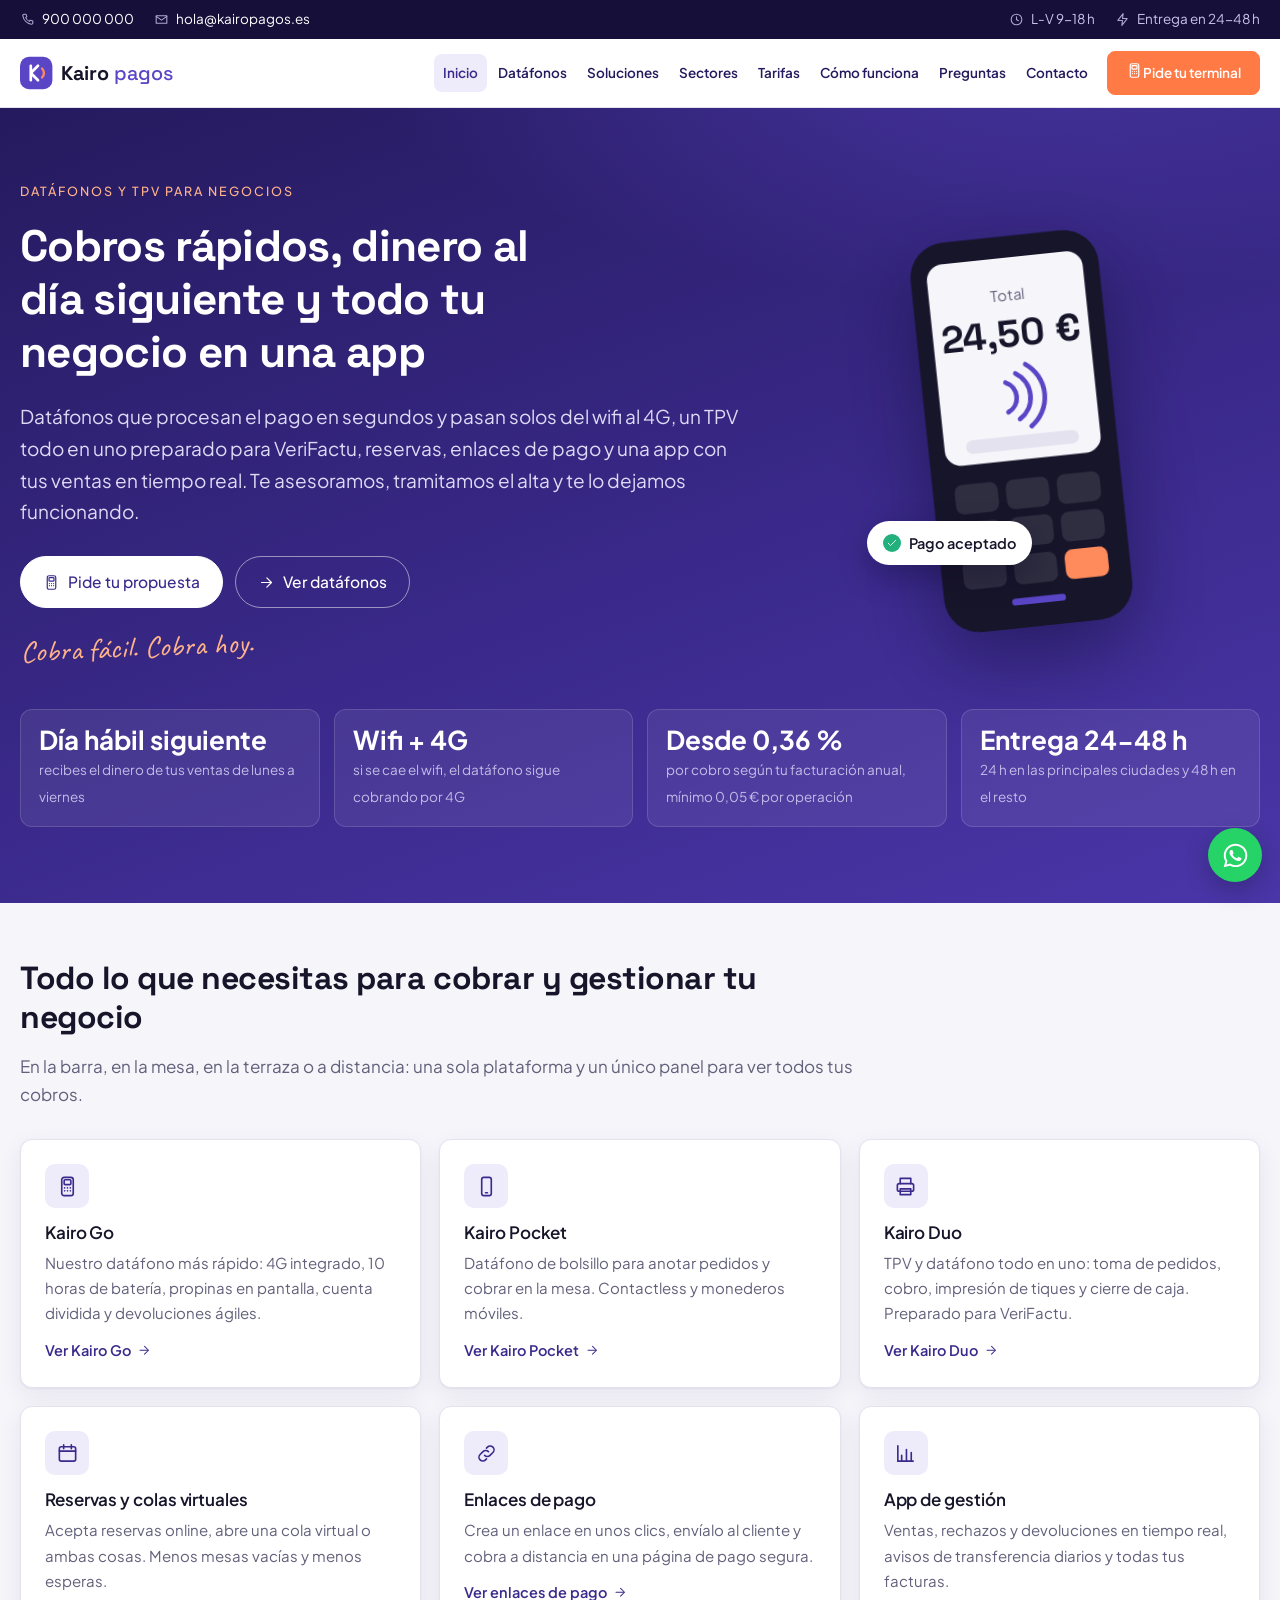
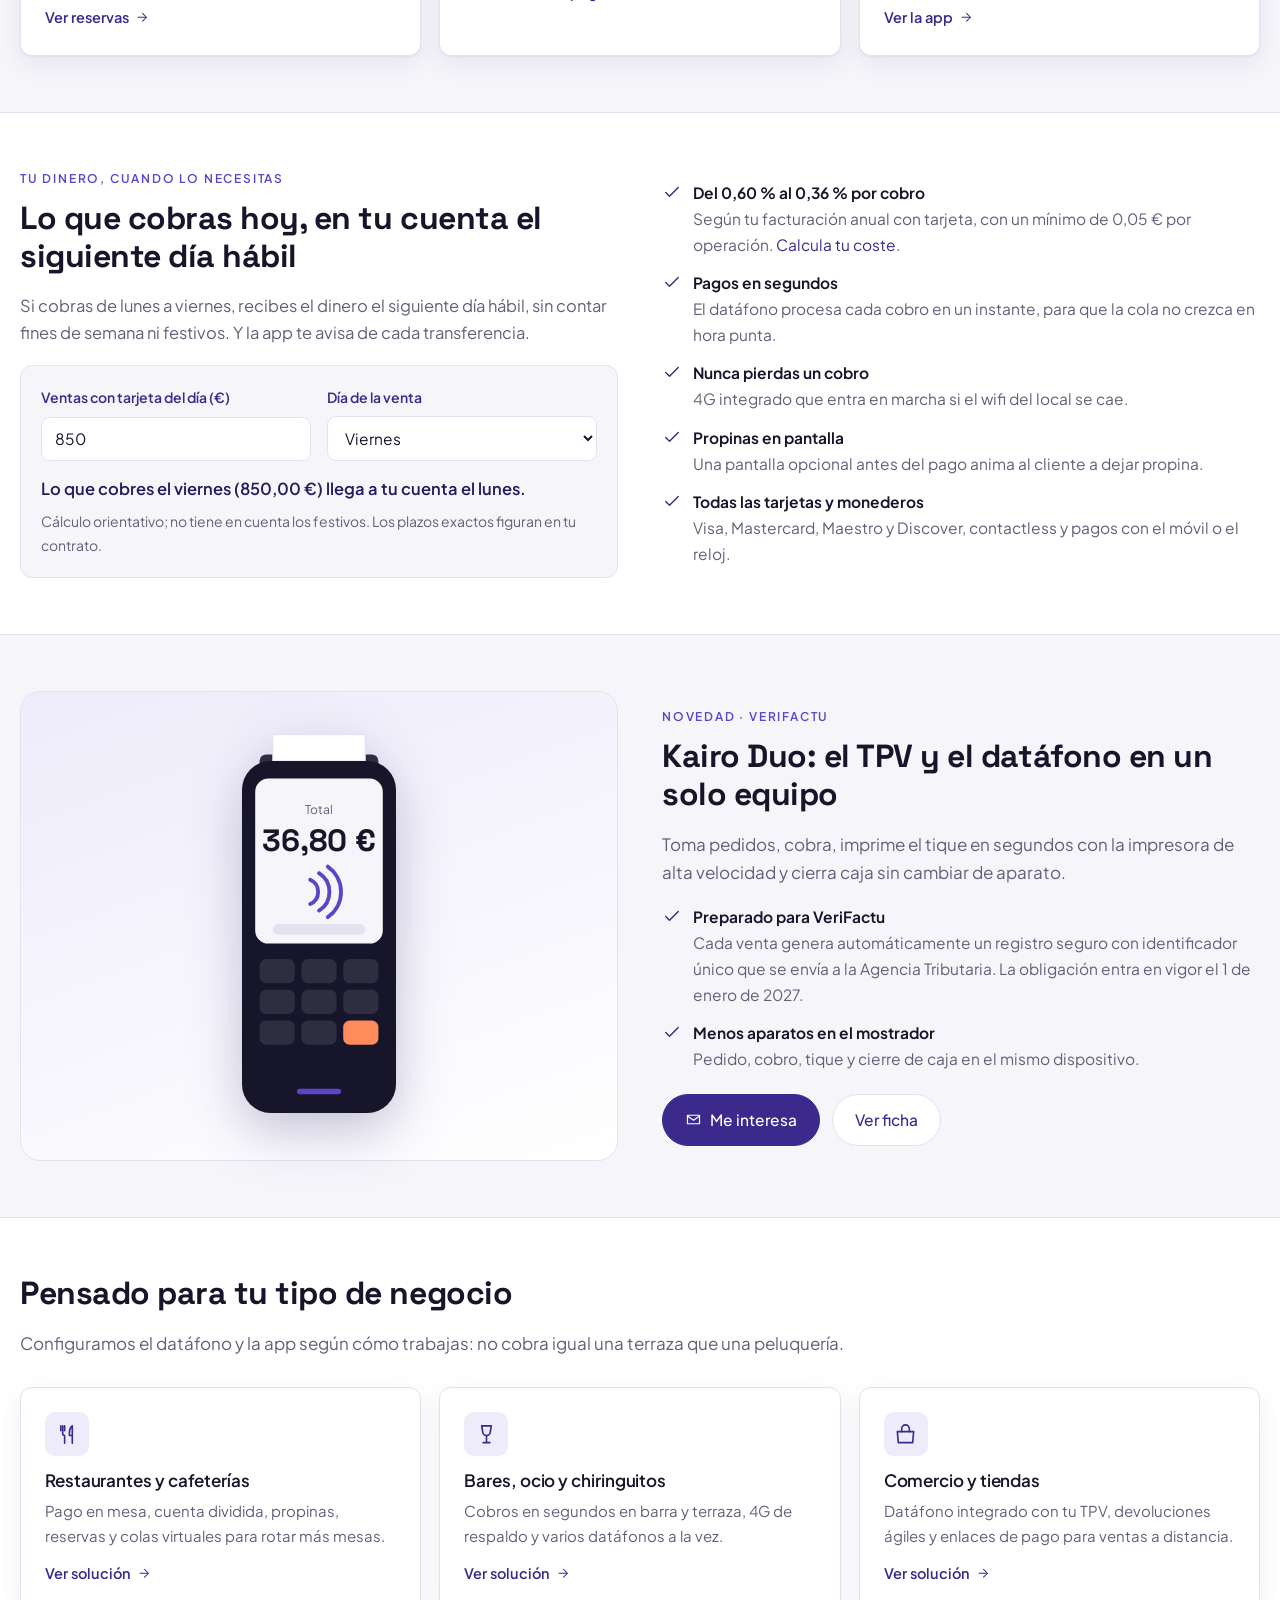
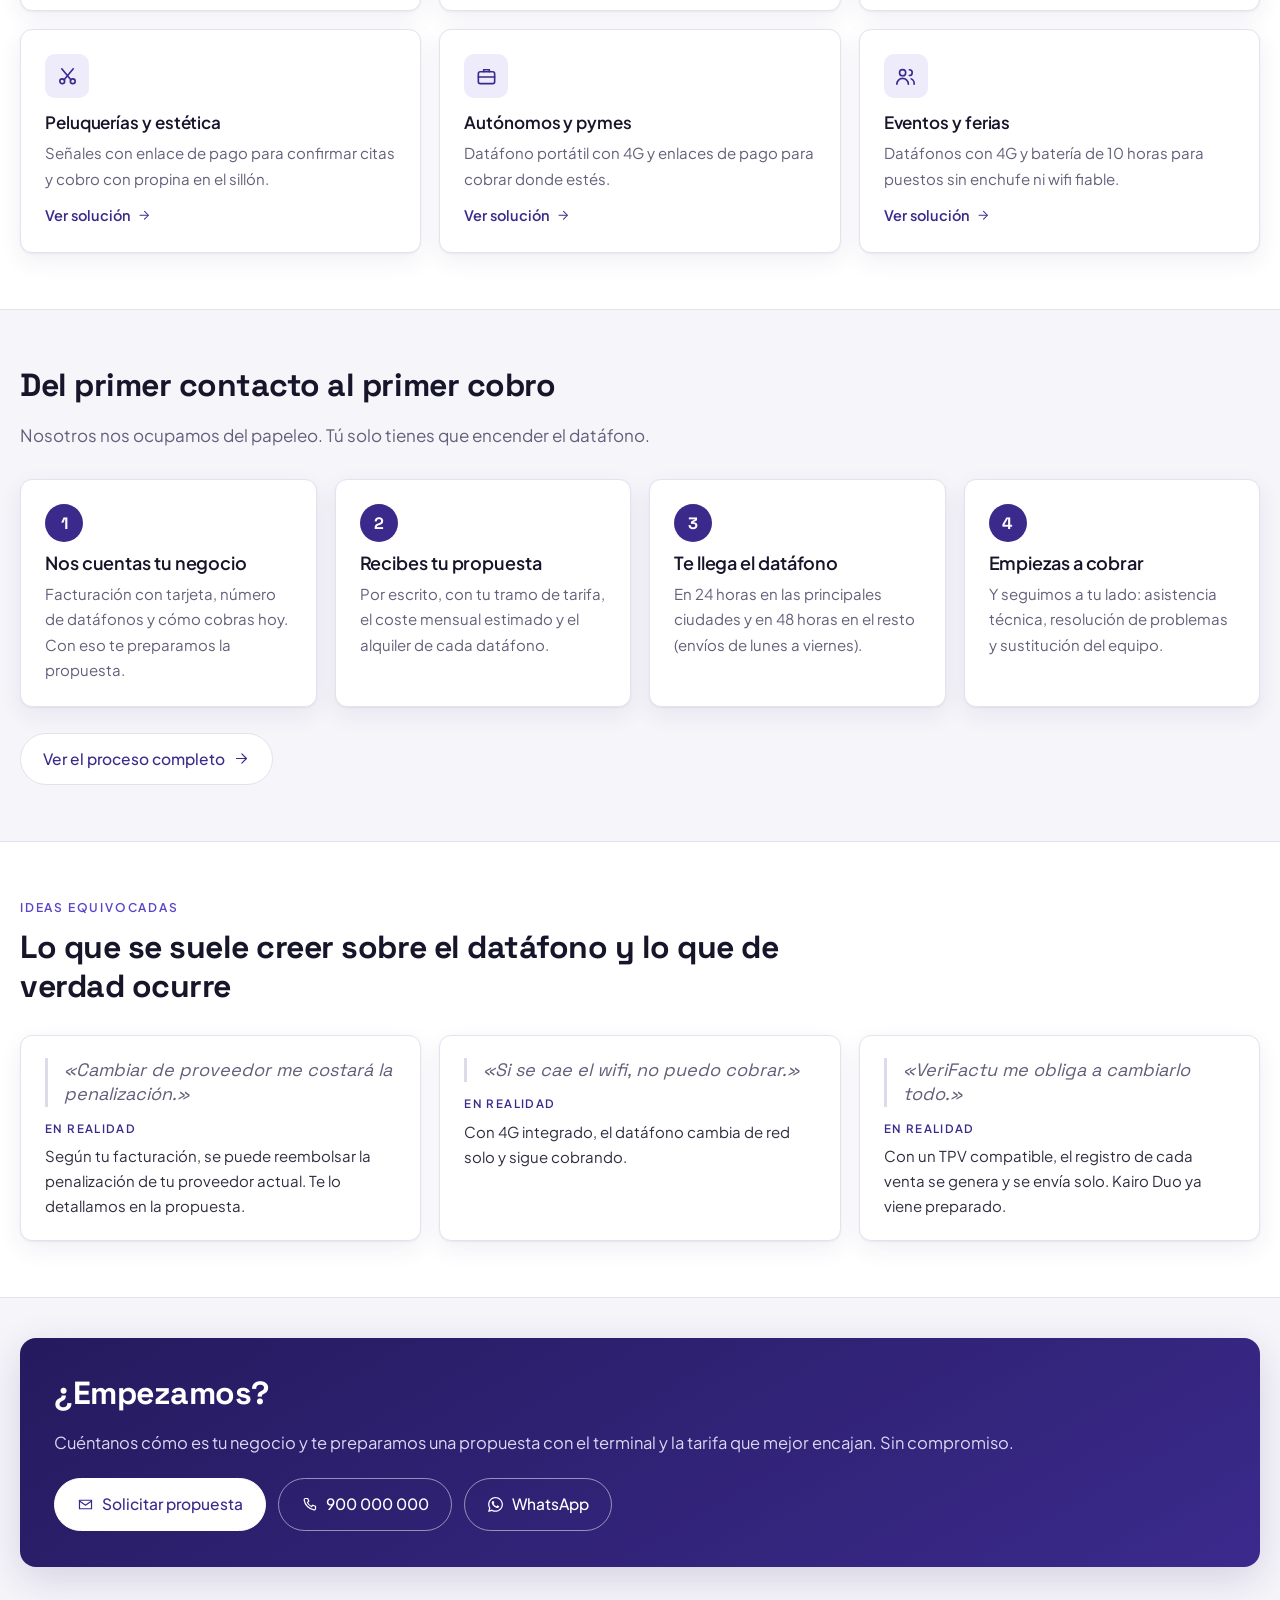
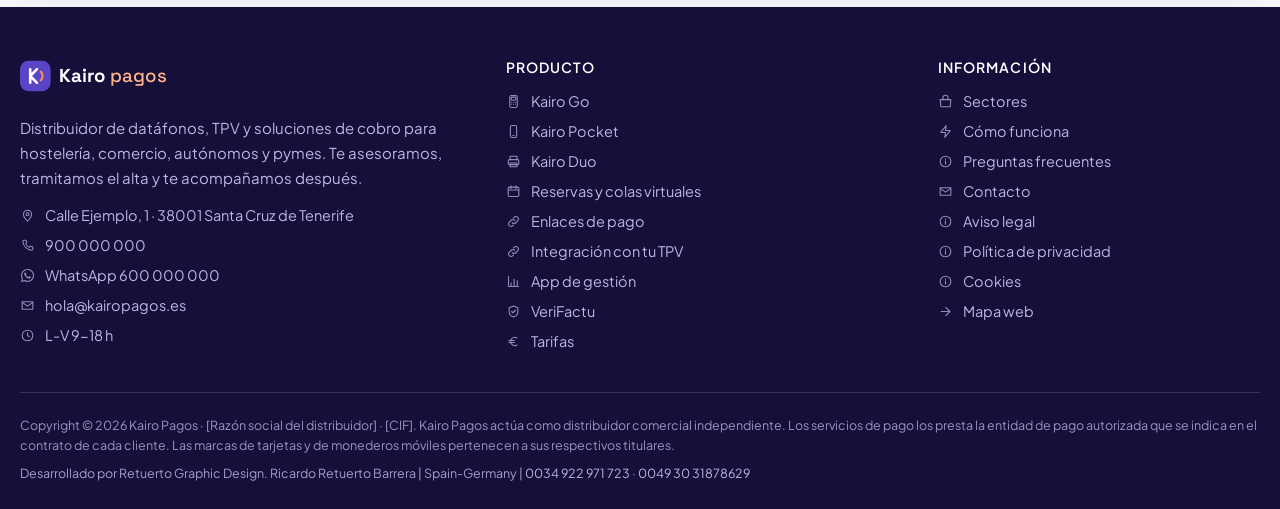
==== commit a0bfbf9b: "Tarifas 2026 por tramos con simulador de coste mensual Seis tramos de facturación anual con tarjeta " ====
--- a/index.html
+++ b/index.html
@@ -75,7 +75,7 @@
 <div class="wrap"><div class="hero-stats">
     <div><b>Día hábil siguiente</b><span>recibes el dinero de tus ventas de lunes a viernes</span></div>
     <div><b>Wifi + 4G</b><span>si se cae el wifi, el datáfono sigue cobrando por 4G</span></div>
-    <div><b>10 h de batería</b><span>en el datáfono portátil, para toda la jornada</span></div>
+    <div><b>Desde 0,36 %</b><span>por cobro según tu facturación anual, mínimo 0,05 € por operación</span></div>
     <div><b>Entrega 24-48 h</b><span>24 h en las principales ciudades y 48 h en el resto</span></div>
 </div></div></div>
 
@@ -111,7 +111,7 @@
         <p class="note-inline">Cálculo orientativo; no tiene en cuenta los festivos. Los plazos exactos figuran en tu contrato.</p>
       </div>
     </div>
-    <ul class="checks"><li><svg viewBox="0 0 24 24" fill="none" stroke="currentColor" stroke-width="1.7" stroke-linecap="round" stroke-linejoin="round" aria-hidden="true"><path d="m4.5 12.5 4.5 4.5 10.5-10.5"/></svg><span><b>Pagos en segundos</b>El datáfono procesa cada cobro en un instante, para que la cola no crezca en hora punta.</span></li><li><svg viewBox="0 0 24 24" fill="none" stroke="currentColor" stroke-width="1.7" stroke-linecap="round" stroke-linejoin="round" aria-hidden="true"><path d="m4.5 12.5 4.5 4.5 10.5-10.5"/></svg><span><b>Nunca pierdas un cobro</b>4G integrado que entra en marcha si el wifi del local se cae.</span></li><li><svg viewBox="0 0 24 24" fill="none" stroke="currentColor" stroke-width="1.7" stroke-linecap="round" stroke-linejoin="round" aria-hidden="true"><path d="m4.5 12.5 4.5 4.5 10.5-10.5"/></svg><span><b>Propinas en pantalla</b>Una pantalla opcional antes del pago anima al cliente a dejar propina.</span></li><li><svg viewBox="0 0 24 24" fill="none" stroke="currentColor" stroke-width="1.7" stroke-linecap="round" stroke-linejoin="round" aria-hidden="true"><path d="m4.5 12.5 4.5 4.5 10.5-10.5"/></svg><span><b>Todas las tarjetas y monederos</b>Visa, Mastercard, Maestro y Discover, contactless y pagos con el móvil o el reloj.</span></li></ul>
+    <ul class="checks"><li><svg viewBox="0 0 24 24" fill="none" stroke="currentColor" stroke-width="1.7" stroke-linecap="round" stroke-linejoin="round" aria-hidden="true"><path d="m4.5 12.5 4.5 4.5 10.5-10.5"/></svg><span><b>Del 0,60 % al 0,36 % por cobro</b>Según tu facturación anual con tarjeta, con un mínimo de 0,05 € por operación. <a href='tarifas.html#simulador'>Calcula tu coste</a>.</span></li><li><svg viewBox="0 0 24 24" fill="none" stroke="currentColor" stroke-width="1.7" stroke-linecap="round" stroke-linejoin="round" aria-hidden="true"><path d="m4.5 12.5 4.5 4.5 10.5-10.5"/></svg><span><b>Pagos en segundos</b>El datáfono procesa cada cobro en un instante, para que la cola no crezca en hora punta.</span></li><li><svg viewBox="0 0 24 24" fill="none" stroke="currentColor" stroke-width="1.7" stroke-linecap="round" stroke-linejoin="round" aria-hidden="true"><path d="m4.5 12.5 4.5 4.5 10.5-10.5"/></svg><span><b>Nunca pierdas un cobro</b>4G integrado que entra en marcha si el wifi del local se cae.</span></li><li><svg viewBox="0 0 24 24" fill="none" stroke="currentColor" stroke-width="1.7" stroke-linecap="round" stroke-linejoin="round" aria-hidden="true"><path d="m4.5 12.5 4.5 4.5 10.5-10.5"/></svg><span><b>Propinas en pantalla</b>Una pantalla opcional antes del pago anima al cliente a dejar propina.</span></li><li><svg viewBox="0 0 24 24" fill="none" stroke="currentColor" stroke-width="1.7" stroke-linecap="round" stroke-linejoin="round" aria-hidden="true"><path d="m4.5 12.5 4.5 4.5 10.5-10.5"/></svg><span><b>Todas las tarjetas y monederos</b>Visa, Mastercard, Maestro y Discover, contactless y pagos con el móvil o el reloj.</span></li></ul>
   </div>
 </div></section>
 
@@ -164,7 +164,7 @@
   </div>
   <ol class="pasos">
     <li><span class="paso-n">1</span><h3>Nos cuentas tu negocio</h3><p>Facturación con tarjeta, número de datáfonos y cómo cobras hoy. Con eso te preparamos la propuesta.</p></li>
-    <li><span class="paso-n">2</span><h3>Recibes tu propuesta</h3><p>Por escrito, con las comisiones según el tipo de tarjeta y el alquiler de cada datáfono.</p></li>
+    <li><span class="paso-n">2</span><h3>Recibes tu propuesta</h3><p>Por escrito, con tu tramo de tarifa, el coste mensual estimado y el alquiler de cada datáfono.</p></li>
     <li><span class="paso-n">3</span><h3>Te llega el datáfono</h3><p>En 24 horas en las principales ciudades y en 48 horas en el resto (envíos de lunes a viernes).</p></li>
     <li><span class="paso-n">4</span><h3>Empiezas a cobrar</h3><p>Y seguimos a tu lado: asistencia técnica, resolución de problemas y sustitución del equipo.</p></li>
   </ol>
--- a/assets/styles.css
+++ b/assets/styles.css
@@ -694,3 +694,16 @@
 .mapa{max-width:520px}
 section[id]{scroll-margin-top:90px}
 @media (min-width:900px){.g3-fijo{grid-template-columns:repeat(3,1fr)}}
+
+/* Simulador de tarifas */
+.row3{display:grid;gap:16px;grid-template-columns:repeat(auto-fit,minmax(220px,1fr));align-items:end}
+.sim-check{padding-bottom:12px}
+.sim-res{display:grid;gap:12px;grid-template-columns:repeat(auto-fit,minmax(160px,1fr));margin:22px 0 6px}
+.sim-res div{background:var(--bg);border:1px solid var(--line);border-radius:10px;padding:12px 14px}
+.sim-res dt{font-size:12.5px;text-transform:uppercase;letter-spacing:.05em;color:var(--muted)}
+.sim-res dd{margin:2px 0 0;font-family:var(--font-display);font-size:21px;font-weight:700;color:var(--ink)}
+.sim-res .sim-total{background:var(--green);border-color:var(--green)}
+.sim-res .sim-total dt{color:#DCD8F3}
+.sim-res .sim-total dd{color:#fff}
+.comparativa.centrada td,.comparativa.centrada th{text-align:center}
+.comparativa.centrada td:first-child,.comparativa.centrada th:first-child{text-align:left}
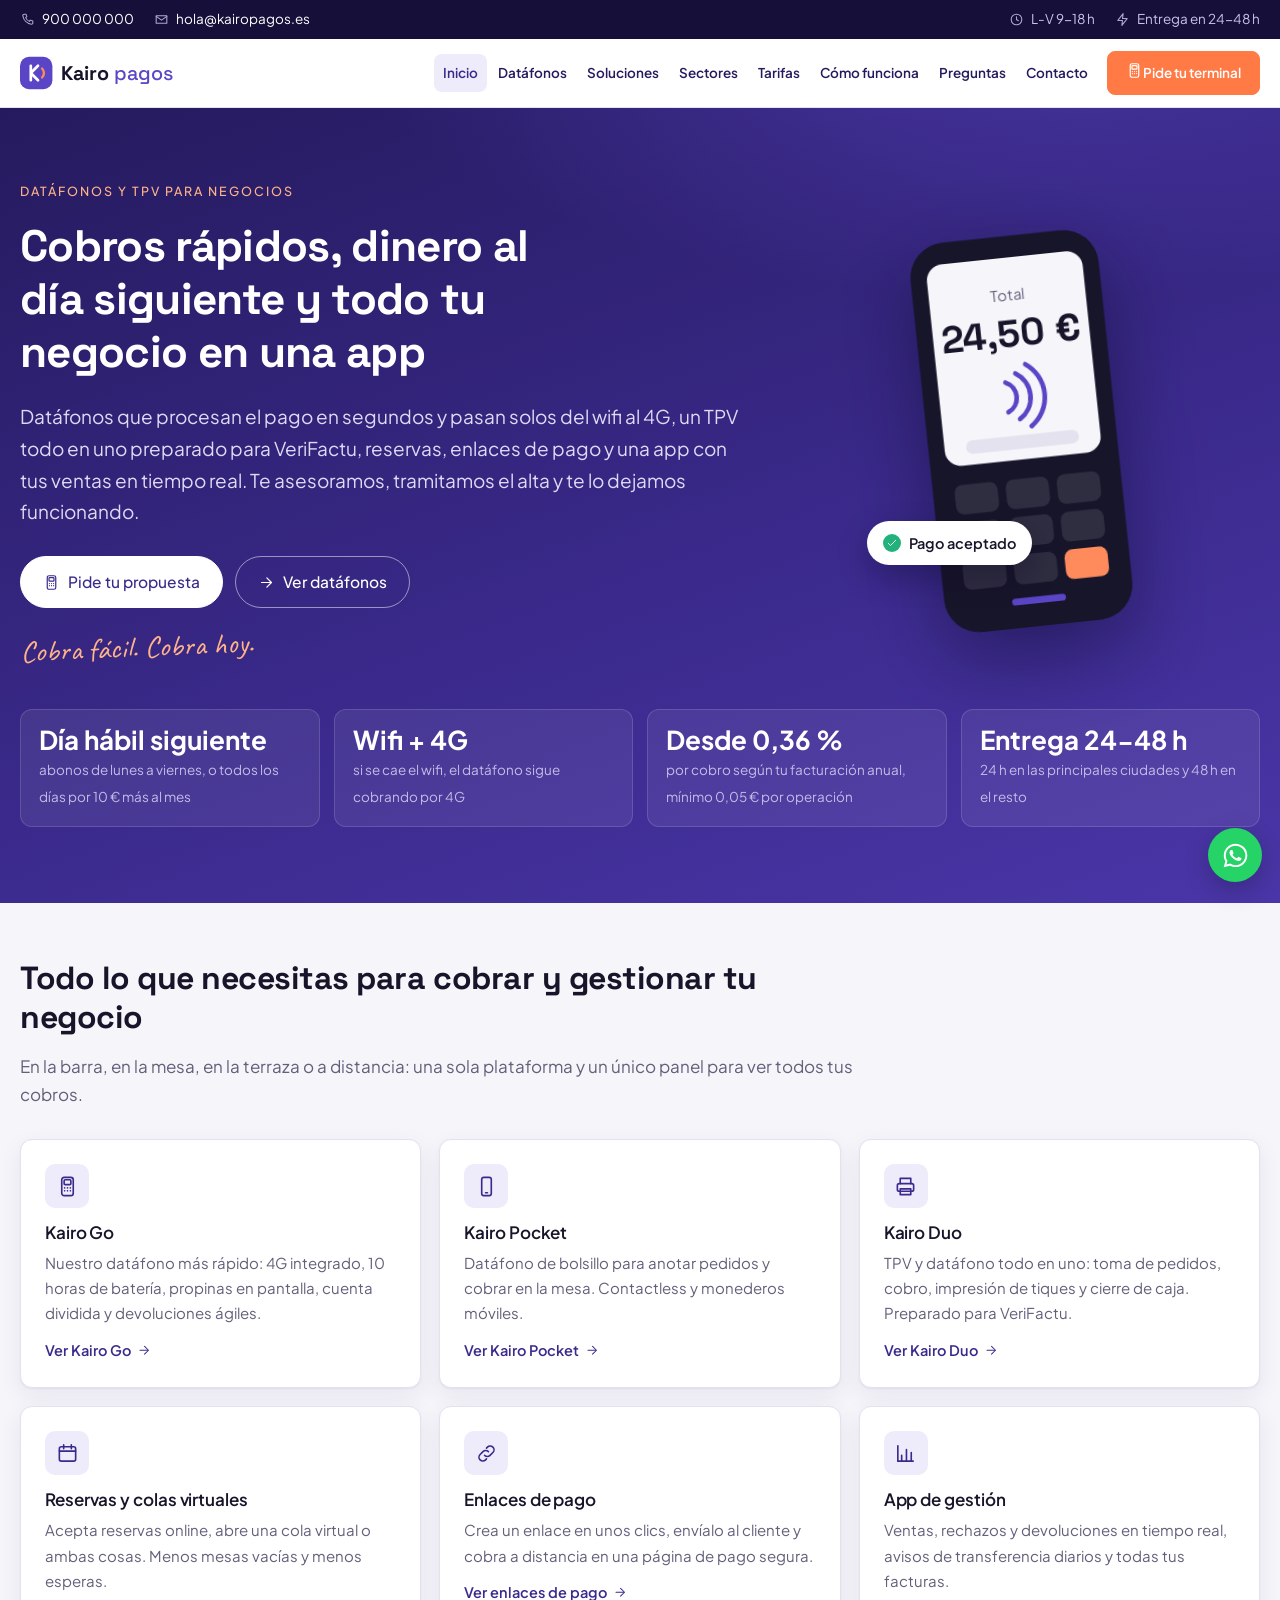
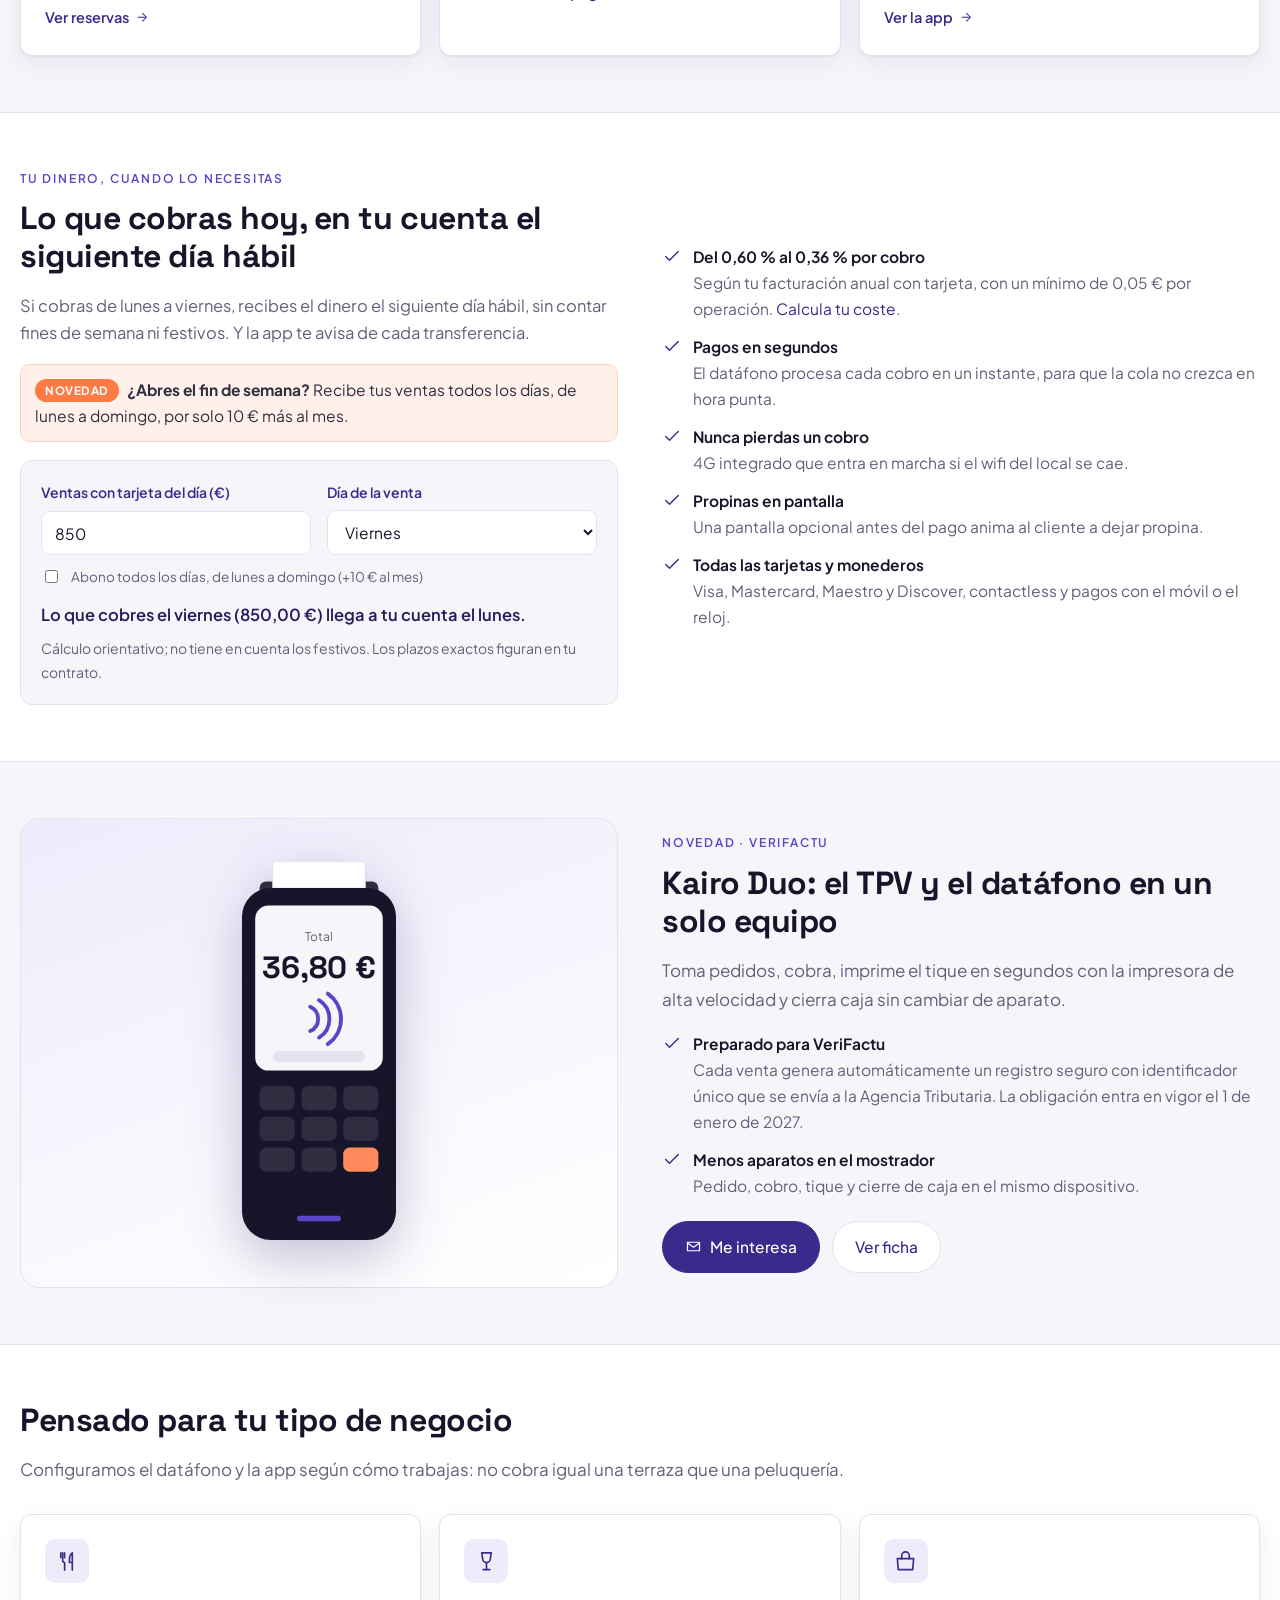
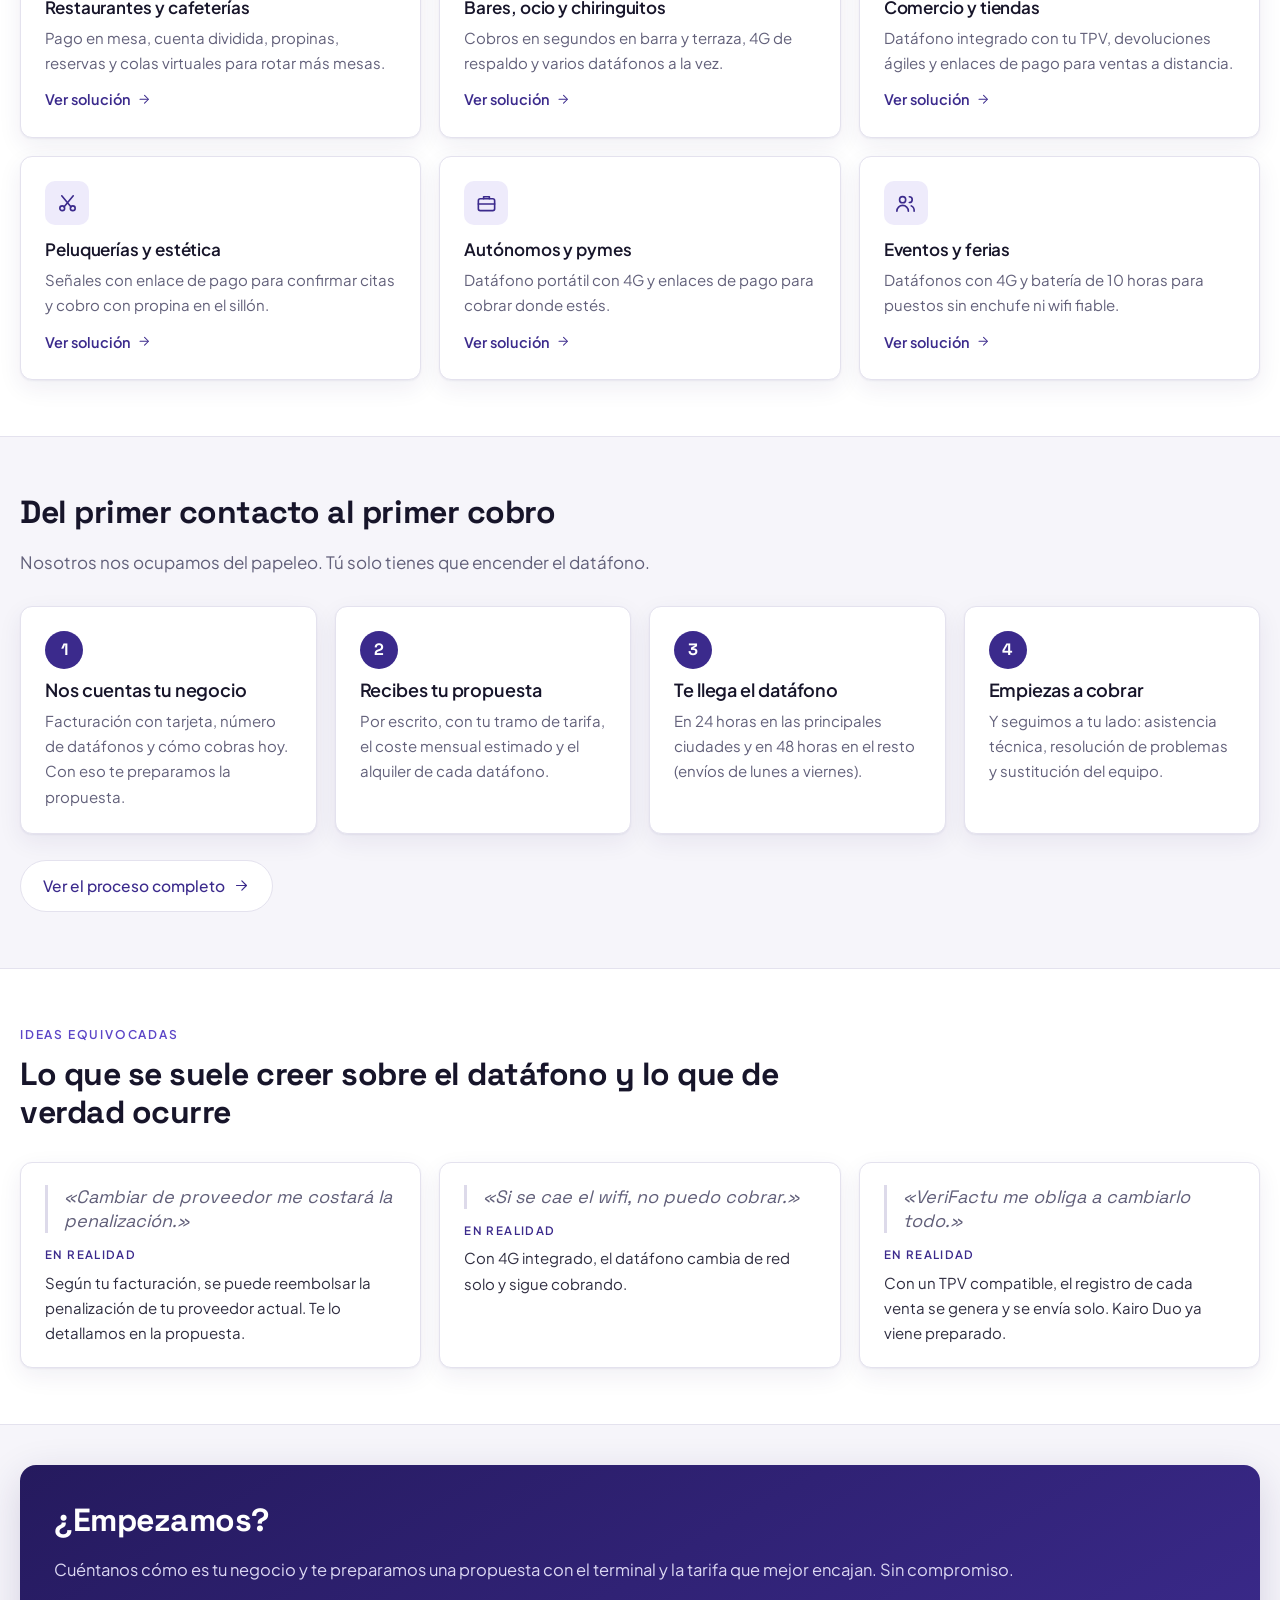
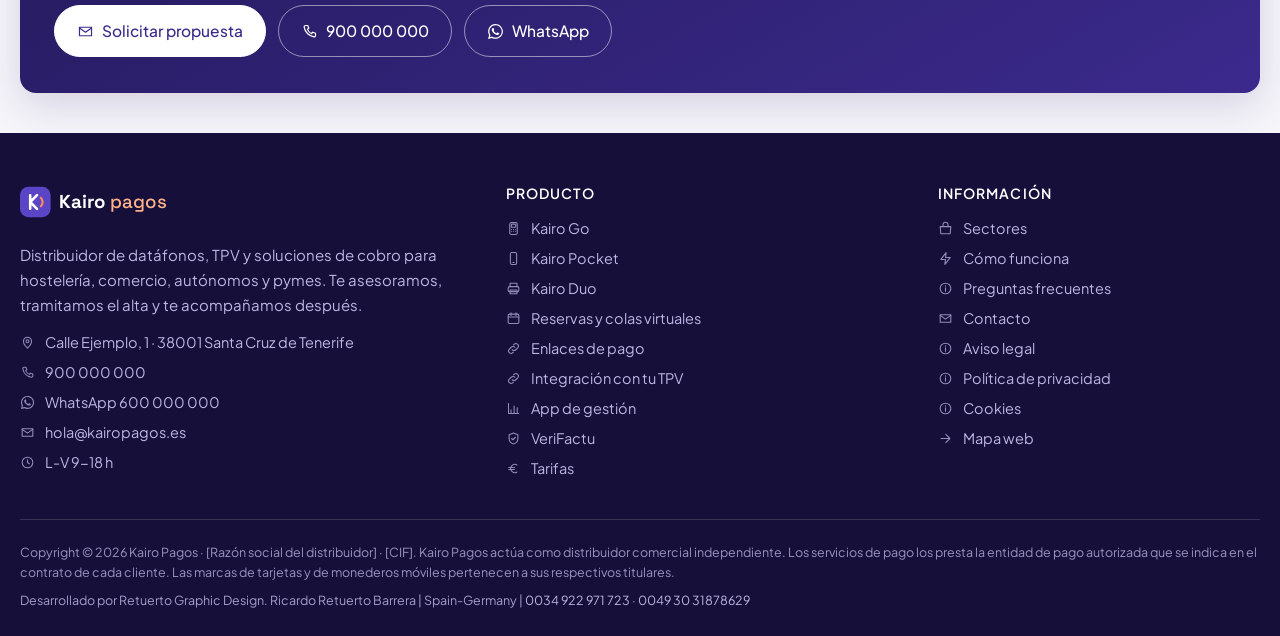
==== commit ed1559bf: "Abono todos los días (lunes a domingo) por 10 € más al mes Opción nueva en portada, calculadora de a" ====
--- a/index.html
+++ b/index.html
@@ -73,7 +73,7 @@
 </svg><span class="burbuja"><svg viewBox="0 0 24 24" fill="none" stroke="currentColor" stroke-width="1.7" stroke-linecap="round" stroke-linejoin="round" aria-hidden="true"><path d="m4.5 12.5 4.5 4.5 10.5-10.5"/></svg>Pago aceptado</span></div>
 </div>
 <div class="wrap"><div class="hero-stats">
-    <div><b>Día hábil siguiente</b><span>recibes el dinero de tus ventas de lunes a viernes</span></div>
+    <div><b>Día hábil siguiente</b><span>abonos de lunes a viernes, o todos los días por 10 € más al mes</span></div>
     <div><b>Wifi + 4G</b><span>si se cae el wifi, el datáfono sigue cobrando por 4G</span></div>
     <div><b>Desde 0,36 %</b><span>por cobro según tu facturación anual, mínimo 0,05 € por operación</span></div>
     <div><b>Entrega 24-48 h</b><span>24 h en las principales ciudades y 48 h en el resto</span></div>
@@ -100,6 +100,7 @@
       <span class="eyebrow-dark">Tu dinero, cuando lo necesitas</span>
       <h2>Lo que cobras hoy, en tu cuenta el siguiente día hábil</h2>
       <p style="color:var(--muted)">Si cobras de lunes a viernes, recibes el dinero el siguiente día hábil, sin contar fines de semana ni festivos. Y la app te avisa de cada transferencia.</p>
+      <p class="novedad"><span class="plan-tag-in">Novedad</span><b>¿Abres el fin de semana?</b> Recibe tus ventas todos los días, de lunes a domingo, por solo 10 € más al mes.</p>
       <div class="calc" id="calcLiq">
         <div class="row2">
           <div class="field"><label for="imp">Ventas con tarjeta del día (€)</label><input id="imp" name="importe" inputmode="decimal" value="850"></div>
@@ -107,6 +108,7 @@
             <select id="dia" name="dia"><option value="1">Lunes</option><option value="2">Martes</option><option value="3">Miércoles</option><option value="4">Jueves</option><option value="5" selected>Viernes</option><option value="6">Sábado</option><option value="0">Domingo</option></select>
           </div>
         </div>
+        <label class="consent" style="margin-top:12px"><input type="checkbox" name="diario"> <span>Abono todos los días, de lunes a domingo (+10 € al mes)</span></label>
         <p class="calc-out" data-salida aria-live="polite"></p>
         <p class="note-inline">Cálculo orientativo; no tiene en cuenta los festivos. Los plazos exactos figuran en tu contrato.</p>
       </div>
--- a/assets/styles.css
+++ b/assets/styles.css
@@ -694,6 +694,9 @@
 .mapa{max-width:520px}
 section[id]{scroll-margin-top:90px}
 @media (min-width:900px){.g3-fijo{grid-template-columns:repeat(3,1fr)}}
+.novedad{background:#FFF1EA;border:1px solid #FFD2BD;border-radius:10px;padding:12px 14px;color:var(--body);font-size:15.5px}
+.plan-tag-in{display:inline-block;background:#FF7A45;color:#fff;font-size:11.5px;font-weight:700;letter-spacing:.05em;text-transform:uppercase;padding:2px 10px;border-radius:999px;margin-right:8px;vertical-align:1px}
+.sim-opciones{display:grid;gap:8px;padding-bottom:6px}
 
 /* Simulador de tarifas */
 .row3{display:grid;gap:16px;grid-template-columns:repeat(auto-fit,minmax(220px,1fr));align-items:end}
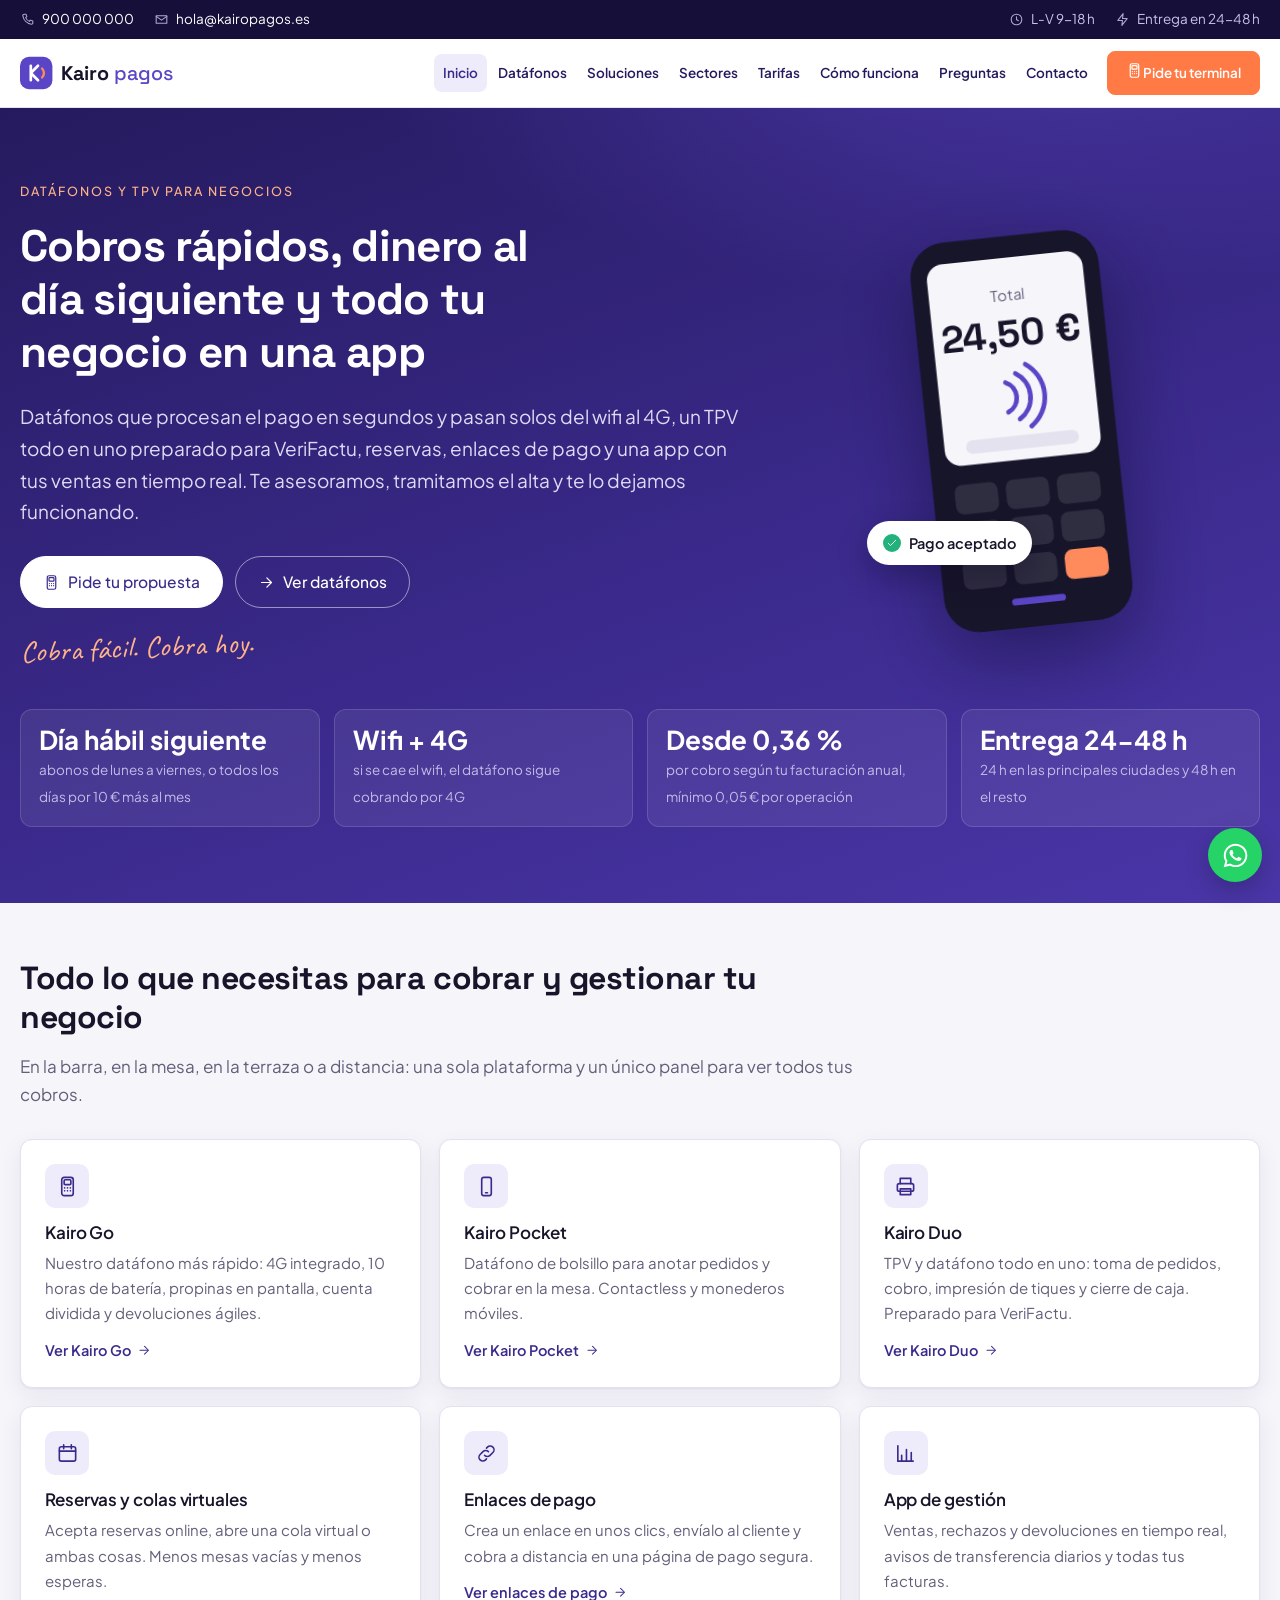
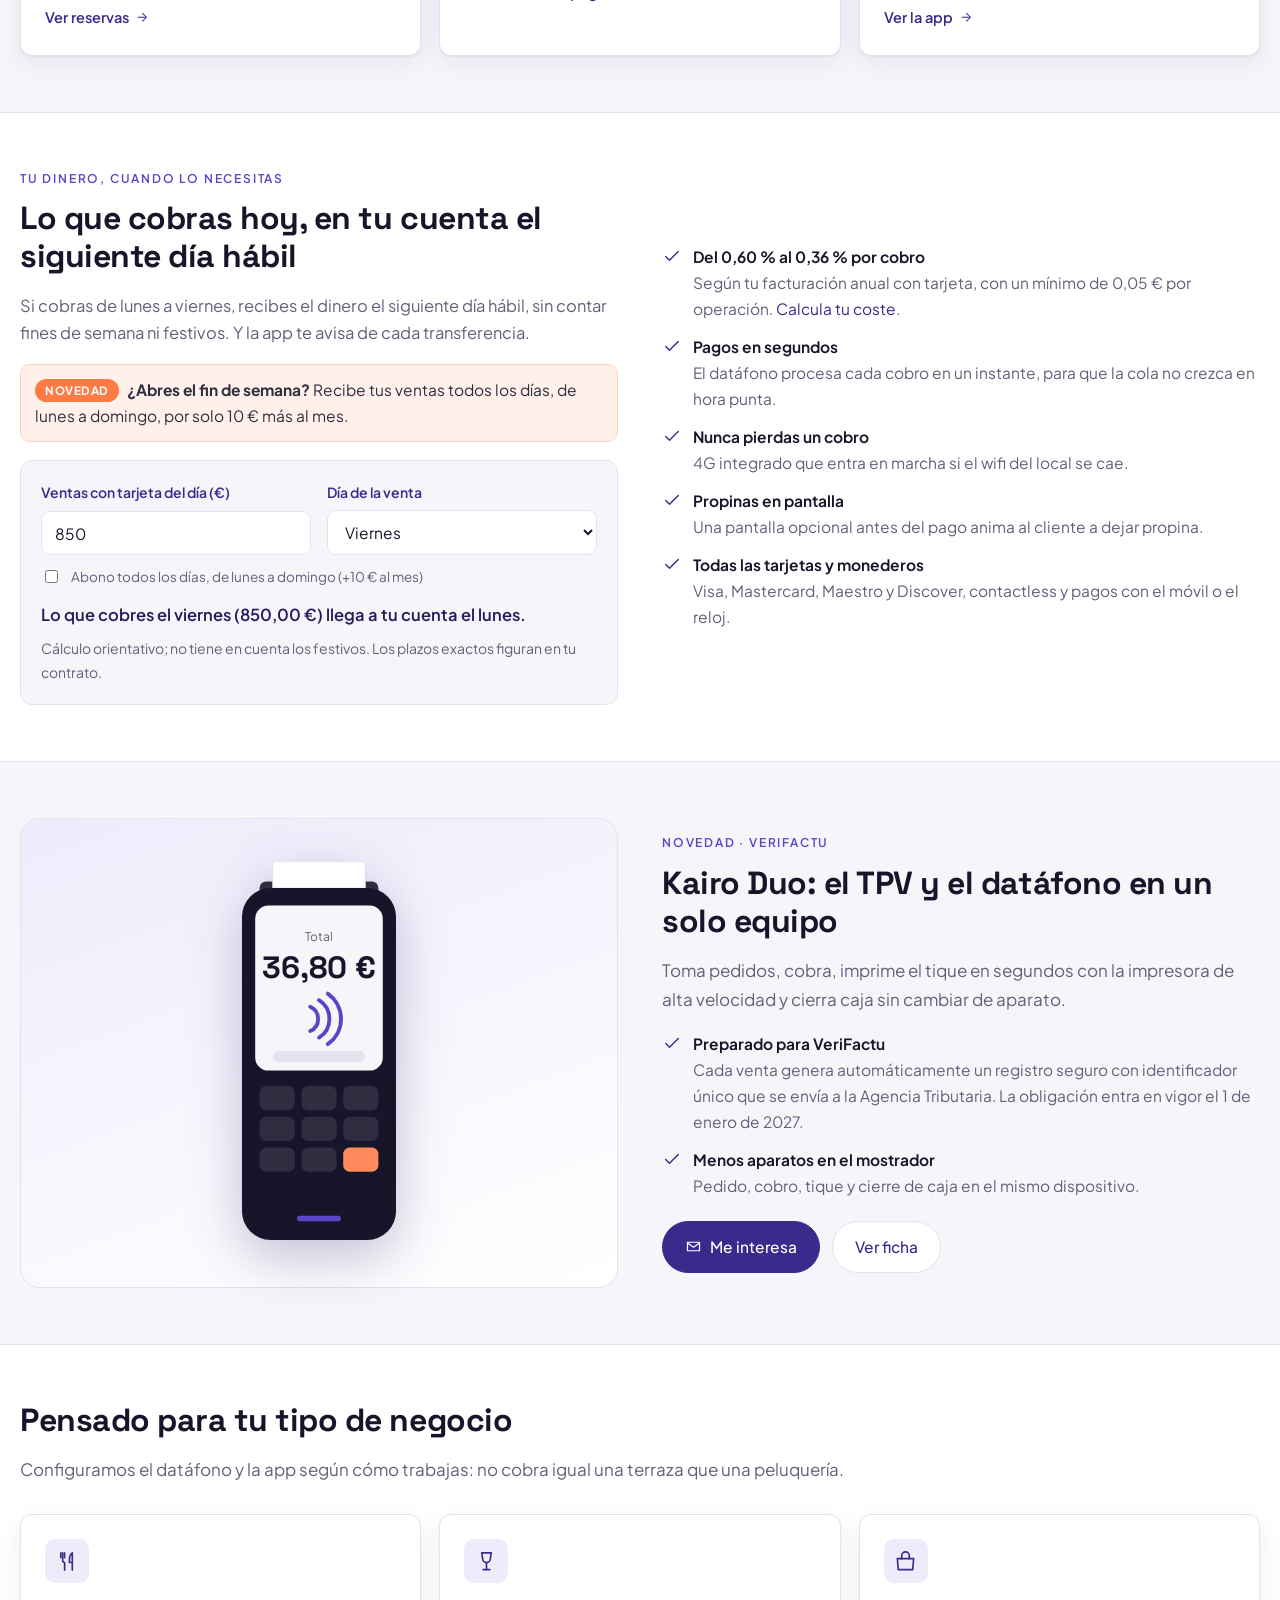
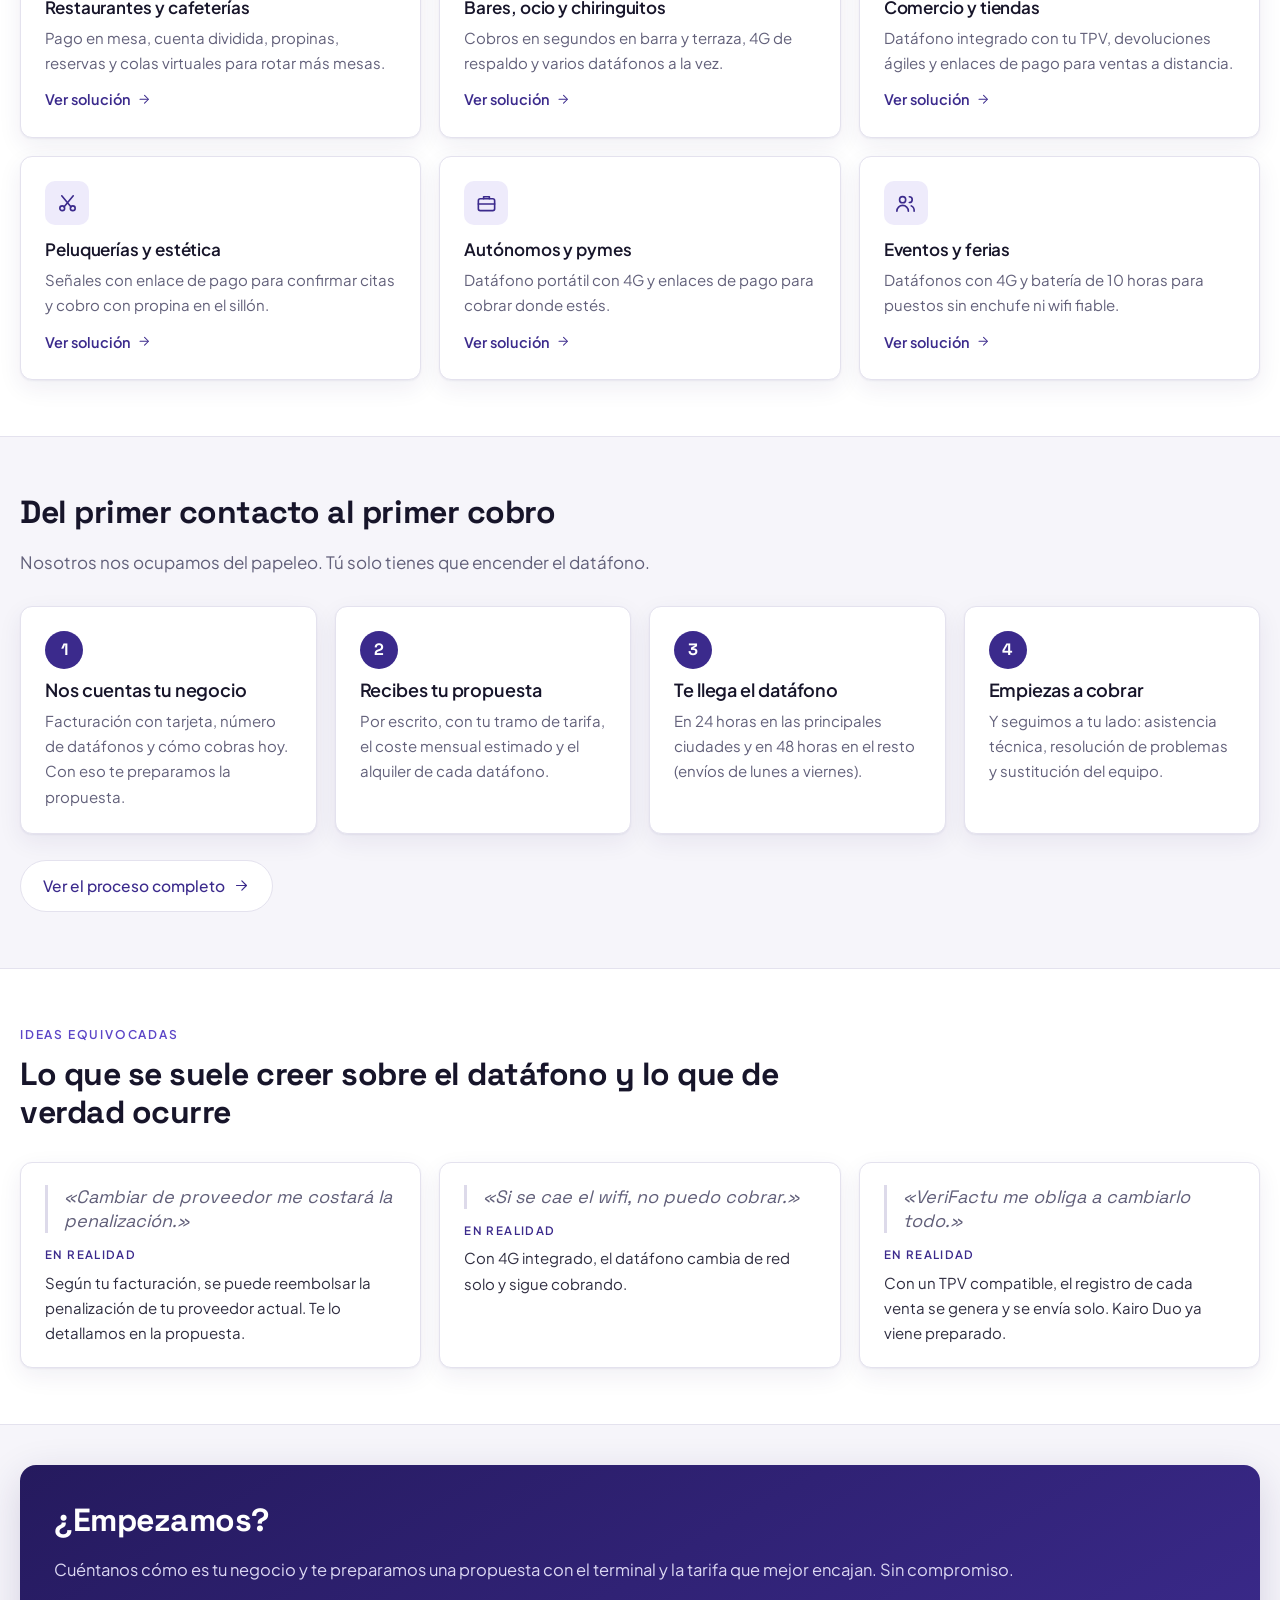
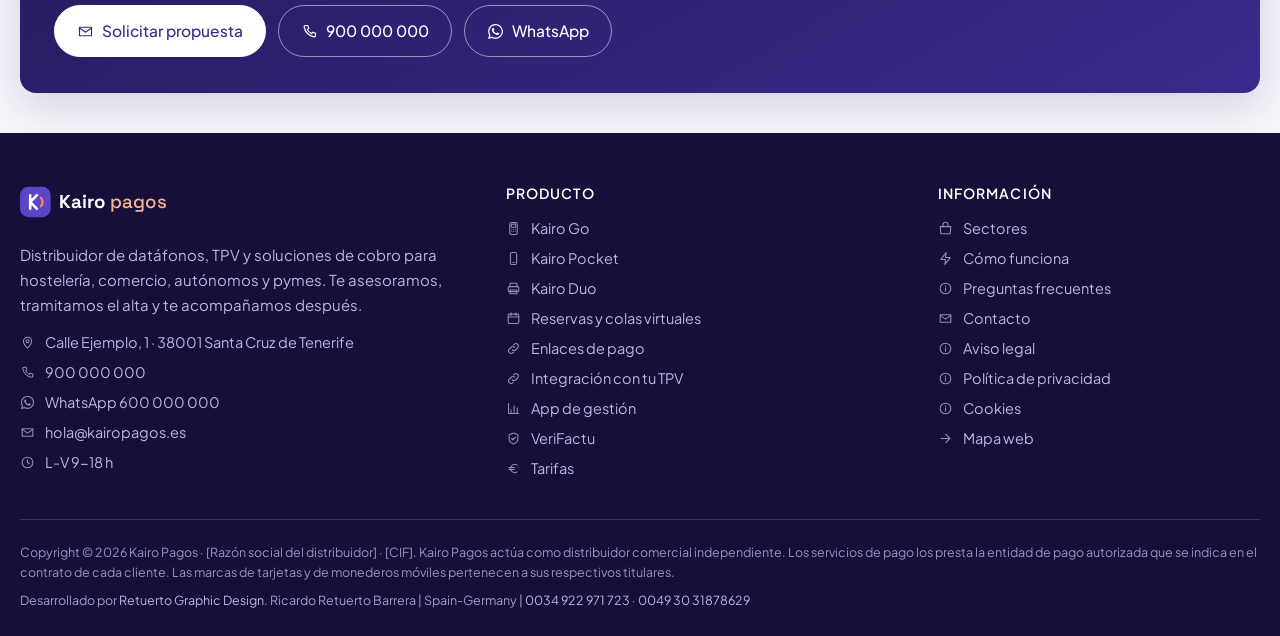
==== commit 24d54e48: "Enlace a la web de Retuerto Graphic Design en la firma del pie Co-Authored-By: Claude Opus 5.5 <nore" ====
--- a/index.html
+++ b/index.html
@@ -214,7 +214,7 @@
   </div>
   <div class="foot-bottom">
     <p class="foot-legal-text">Copyright © 2026 Kairo Pagos · [Razón social del distribuidor] · [CIF]. Kairo Pagos actúa como distribuidor comercial independiente. Los servicios de pago los presta la entidad de pago autorizada que se indica en el contrato de cada cliente. Las marcas de tarjetas y de monederos móviles pertenecen a sus respectivos titulares.</p>
-    <p class="foot-credit">Desarrollado por Retuerto Graphic Design. Ricardo Retuerto Barrera | Spain-Germany | <a href="tel:0034922971723">0034 922 971 723</a> · <a href="tel:00493031878629">0049 30 31878629</a></p>
+    <p class="foot-credit">Desarrollado por <a href="https://retuertographicdesign.com/" target="_blank" rel="noopener">Retuerto Graphic Design</a>. Ricardo Retuerto Barrera | Spain-Germany | <a href="tel:0034922971723">0034 922 971 723</a> · <a href="tel:00493031878629">0049 30 31878629</a></p>
   </div>
 </div></footer>
 <button class="arriba" type="button" id="irArriba" hidden aria-label="Volver arriba" title="Volver arriba"><svg viewBox="0 0 24 24" fill="none" stroke="currentColor" stroke-width="1.7" stroke-linecap="round" stroke-linejoin="round" aria-hidden="true"><path d="M12 19V6"/><path d="m5.5 12.5 6.5-6.5 6.5 6.5"/></svg></button>
